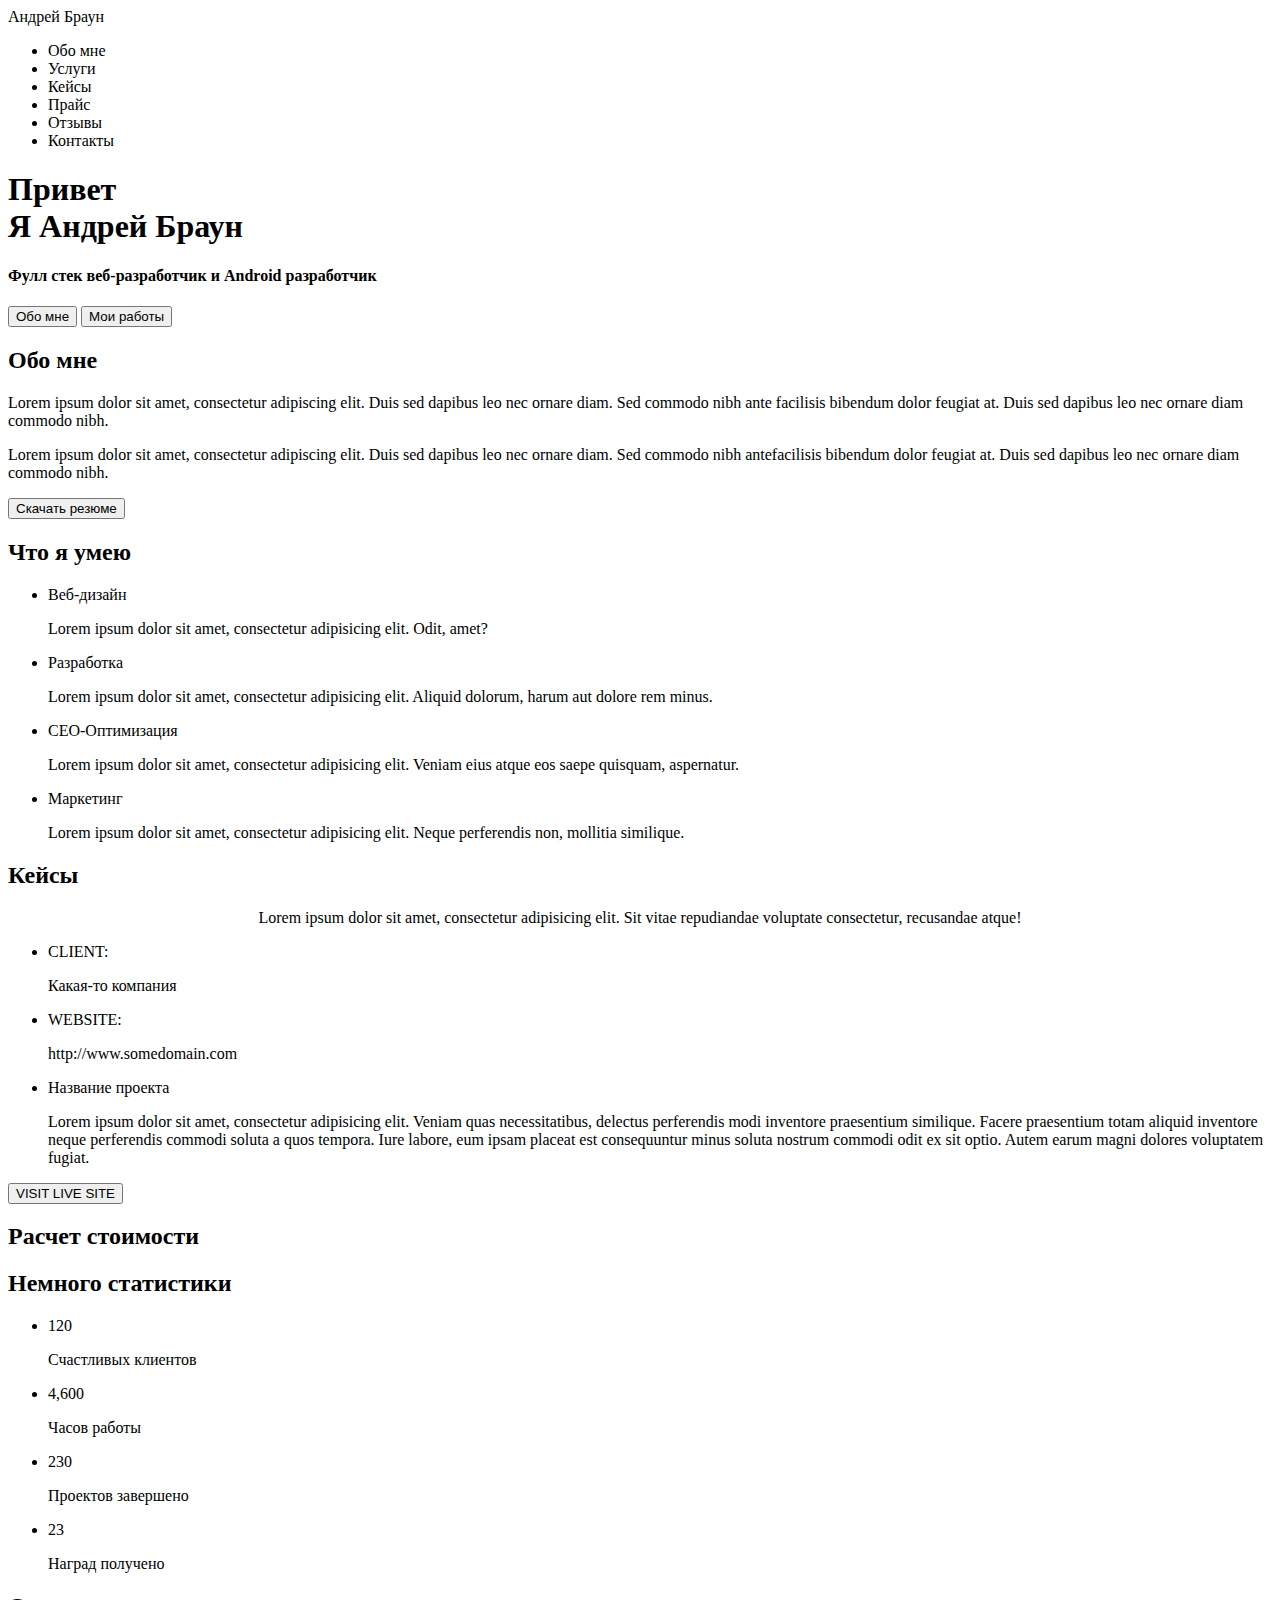
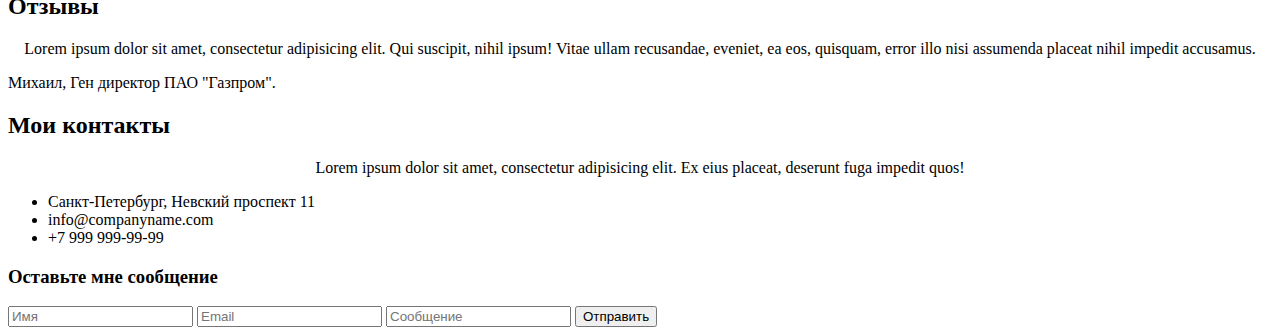
==== src/index.html @ 78ec18ba "Убрал опечатку" ====
<!DOCTYPE html>
<html lang="ru">
<head>
    <meta charset="UTF-8">
    <title>MySite</title>
</head>

<body>
    <header>
        <nav>
            <div class="logo">Андрей Браун</div>
            <div class="menu"><ul>
                <li>Обо мне</li>
                <li>Услуги</li>
                <li>Кейсы</li>
                <li>Прайс</li>
                <li>Отзывы</li>
                <li>Контакты</li>
            </ul></div>
        </nav>
    </header>

    <div class="main">
        <div class="title_container">
            <h1>Привет <br> Я Андрей Браун</h1>
            <h4>Фулл стек веб-разработчик и Android разработчик</h4>
            <input type="submit" value="Обо мне">
            <input type="submit" value="Мои работы">
        </div>
    </div>

    <div class="about_me">
        <h2>Обо мне</h2>
        <p>Lorem ipsum dolor sit amet, consectetur adipiscing elit. Duis sed dapibus leo nec ornare diam. Sed commodo nibh ante facilisis bibendum dolor feugiat at. Duis sed dapibus leo nec ornare diam commodo nibh.</p>
        <p>Lorem ipsum dolor sit amet, consectetur adipiscing elit. Duis sed dapibus leo nec ornare diam. Sed commodo nibh antefacilisis bibendum dolor feugiat at. Duis sed dapibus leo nec ornare diam commodo nibh.</p>
        <input type="submit" value="Скачать резюме">
    </div>

    <div class="what_can_i_do">
        <h2>Что я умею</h2>
        <div class="info">
            <ul>
             <li>Веб-дизайн <p>Lorem ipsum dolor sit amet, consectetur adipisicing elit. Odit, amet?</p></li>
             <li>Разработка <p>Lorem ipsum dolor sit amet, consectetur adipisicing elit. Aliquid dolorum, harum aut dolore rem minus.</p></li>
             <li>CEO-Оптимизация <p>Lorem ipsum dolor sit amet, consectetur adipisicing elit. Veniam eius atque eos saepe quisquam, aspernatur.</p></li>
             <li>Маркетинг <p>Lorem ipsum dolor sit amet, consectetur adipisicing elit. Neque perferendis non, mollitia similique.</p></li>
            </ul>
        </div>
    </div>

    <div class="cases">
        <h2>Кейсы</h2>
        <p align="center">Lorem ipsum dolor sit amet, consectetur adipisicing elit. Sit vitae repudiandae voluptate consectetur, recusandae atque!</p>
        <ul>
            <li>CLIENT: <P>Какая-то компания</P></li>
            <li>WEBSITE: <p>http://www.somedomain.com</p></li>
            <li>Название проекта <p>Lorem ipsum dolor sit amet, consectetur adipisicing elit. Veniam quas necessitatibus, delectus perferendis modi inventore praesentium similique. Facere praesentium totam aliquid inventore neque perferendis commodi soluta a quos tempora. Iure labore, eum ipsam placeat est consequuntur minus soluta nostrum commodi odit ex sit optio. Autem earum magni dolores voluptatem fugiat.</p></li>
        </ul>
        <input type="submit" value="VISIT LIVE SITE">
    </div>

    <div class="price">
        <h2>Расчет стоимости</h2>
    </div>

    <div class="stats">
        <h2>Немного статистики</h2>
        <ul>
            <li>120 <p>Счастливых клиентов</p></li>
            <li>4,600 <p>Часов работы</p></li>
            <li>230 <p>Проектов завершено</p></li>
            <li>23 <p>Наград получено</p></li>
        </ul>
    </div>

    <div class="reviews">
        <h2>Отзывы</h2>
        <p align="center">Lorem ipsum dolor sit amet, consectetur adipisicing elit. Qui suscipit, nihil ipsum! Vitae ullam recusandae, eveniet, ea eos, quisquam, error illo nisi assumenda placeat nihil impedit accusamus.</p>
        <p>Михаил, Ген директор ПАО "Газпром".</p>
    </div>

    <div class="my_contacts">
        <h2>Мои контакты</h2>
        <p align="center">Lorem ipsum dolor sit amet, consectetur adipisicing elit. Ex eius placeat, deserunt fuga impedit quos!</p>
        <ul>
            <li>Санкт-Петербург, Невский проспект 11</li>
            <li>info@companyname.com</li>
            <li>+7 999 999-99-99</li>
        </ul>
        <h3>Оставьте мне сообщение</h3>
        <form action="#">
            <input type="text" name="text_input" value="" placeholder="Имя">
            <input type="text" name="text_input" value="" placeholder="Email">
            <input type="text" name="text_input" value="" placeholder="Сообщение">
            <input type="submit" value="Отправить">
        </form>
    </div>

</body>
</html>
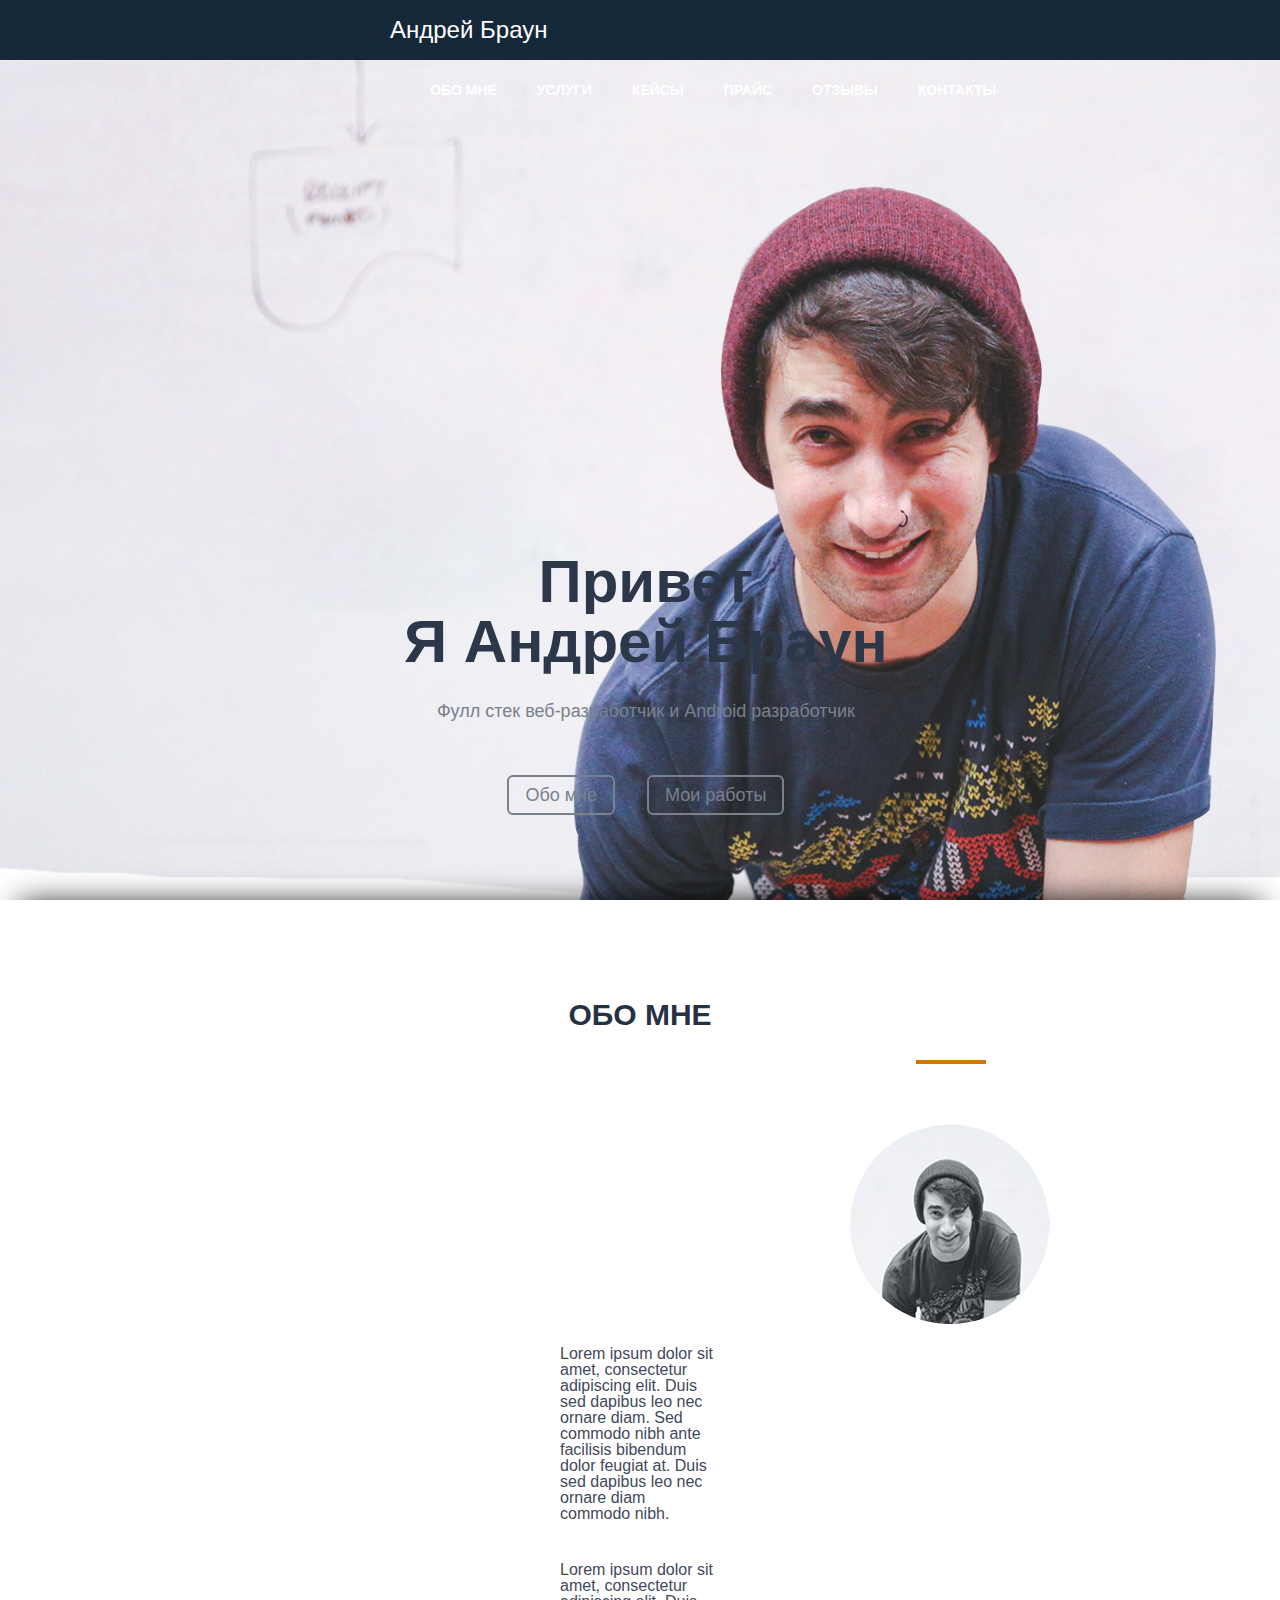
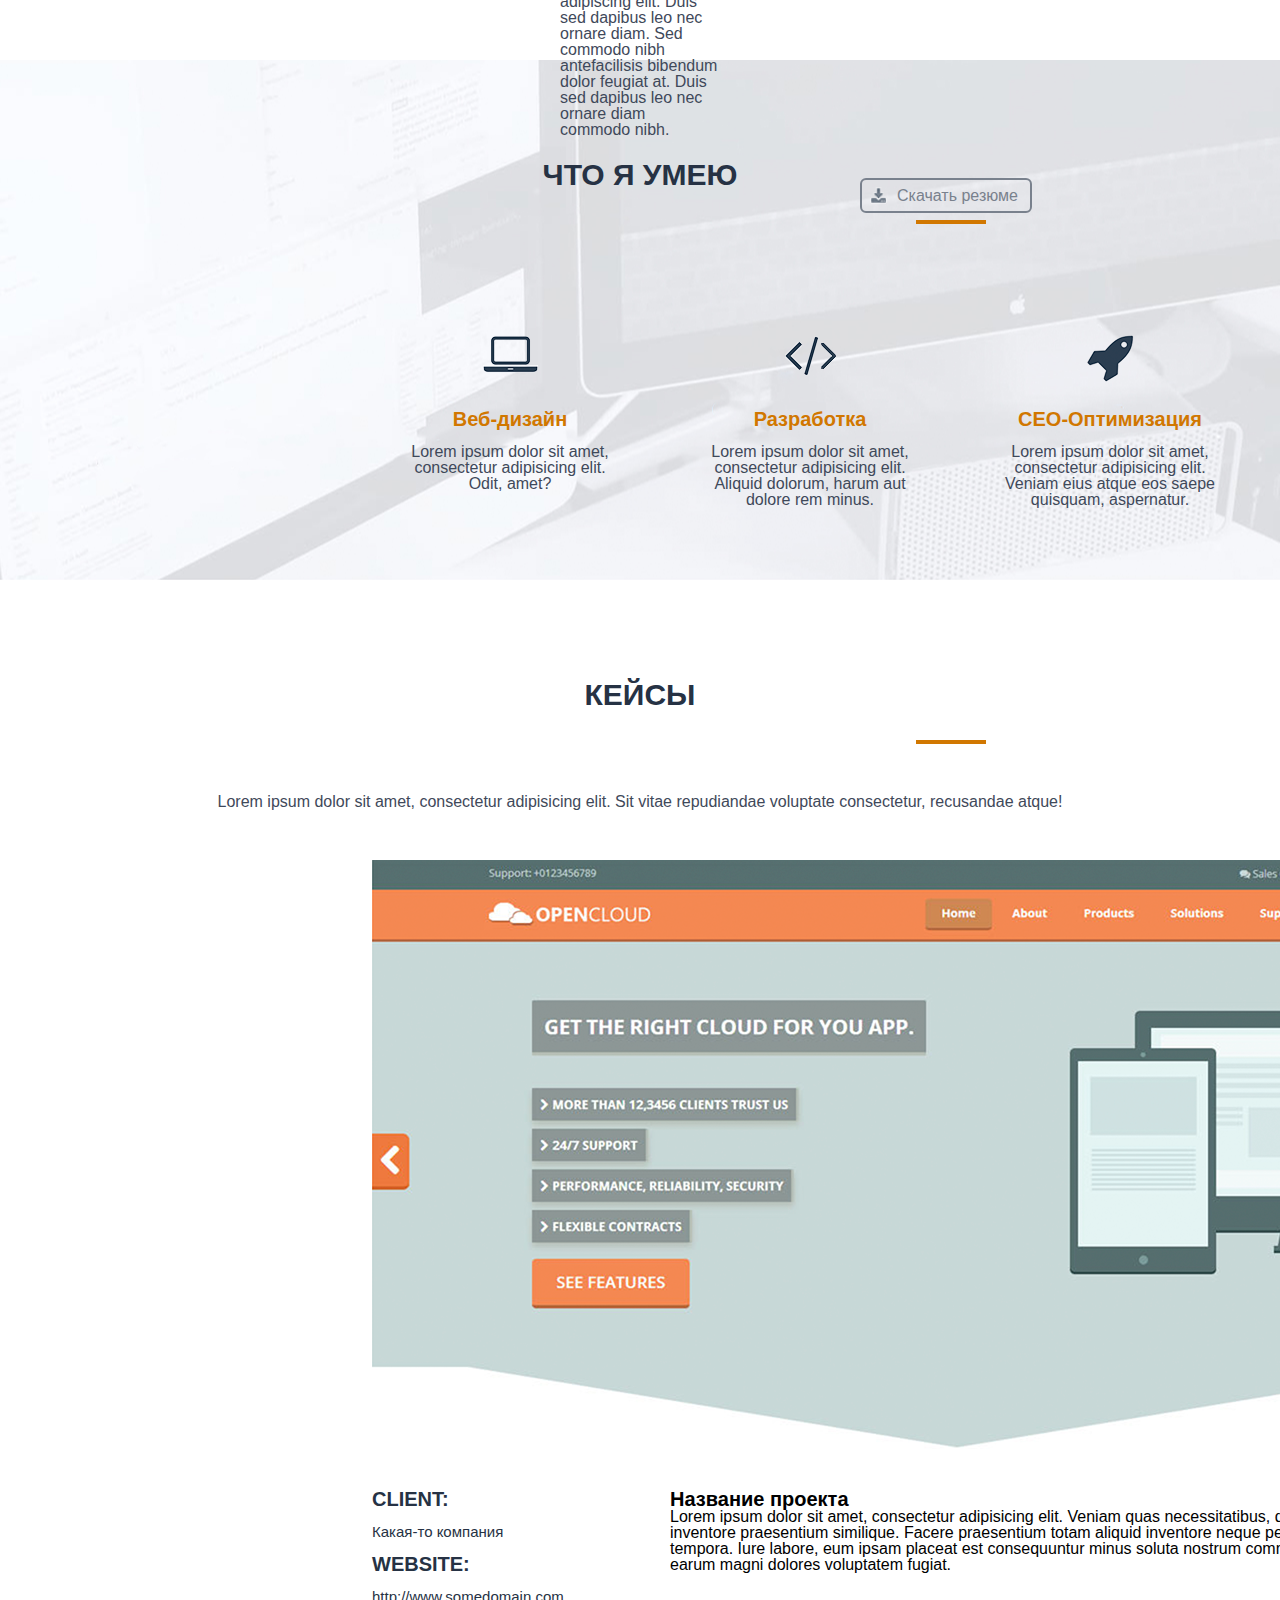
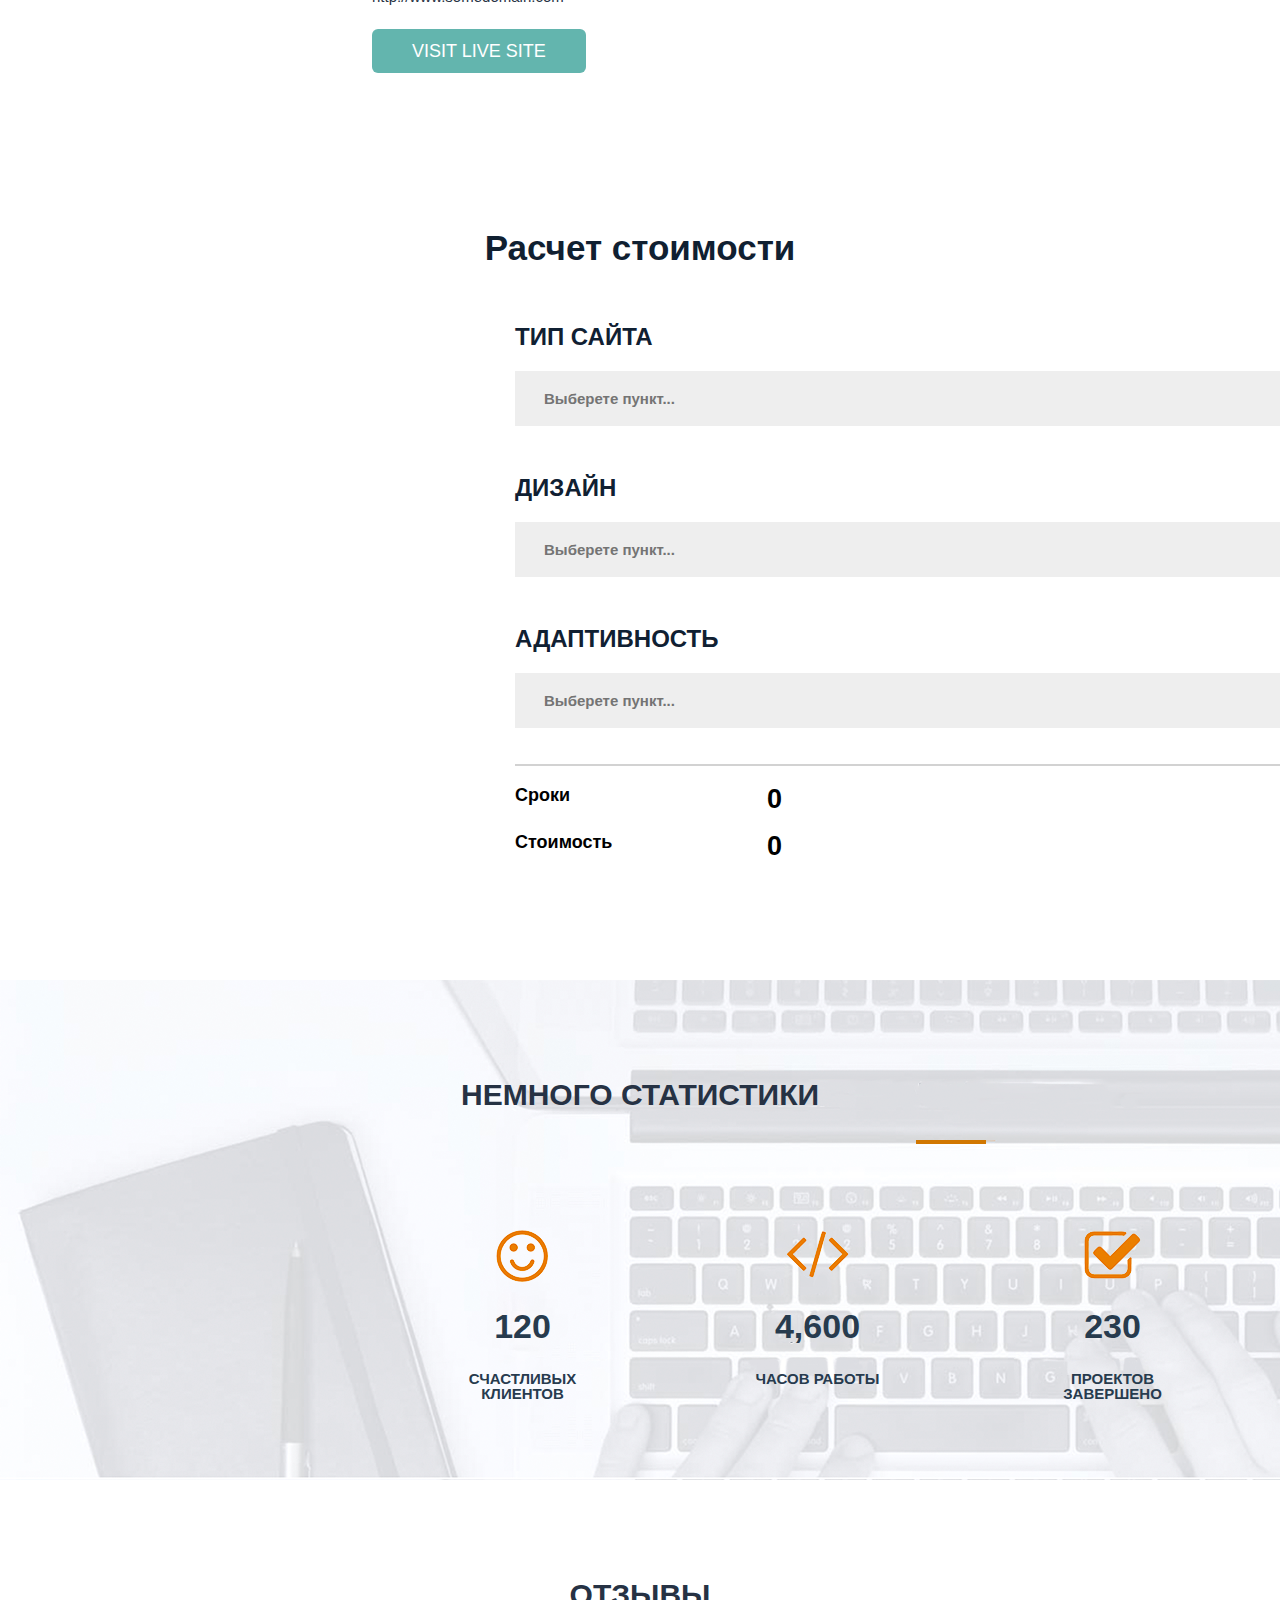
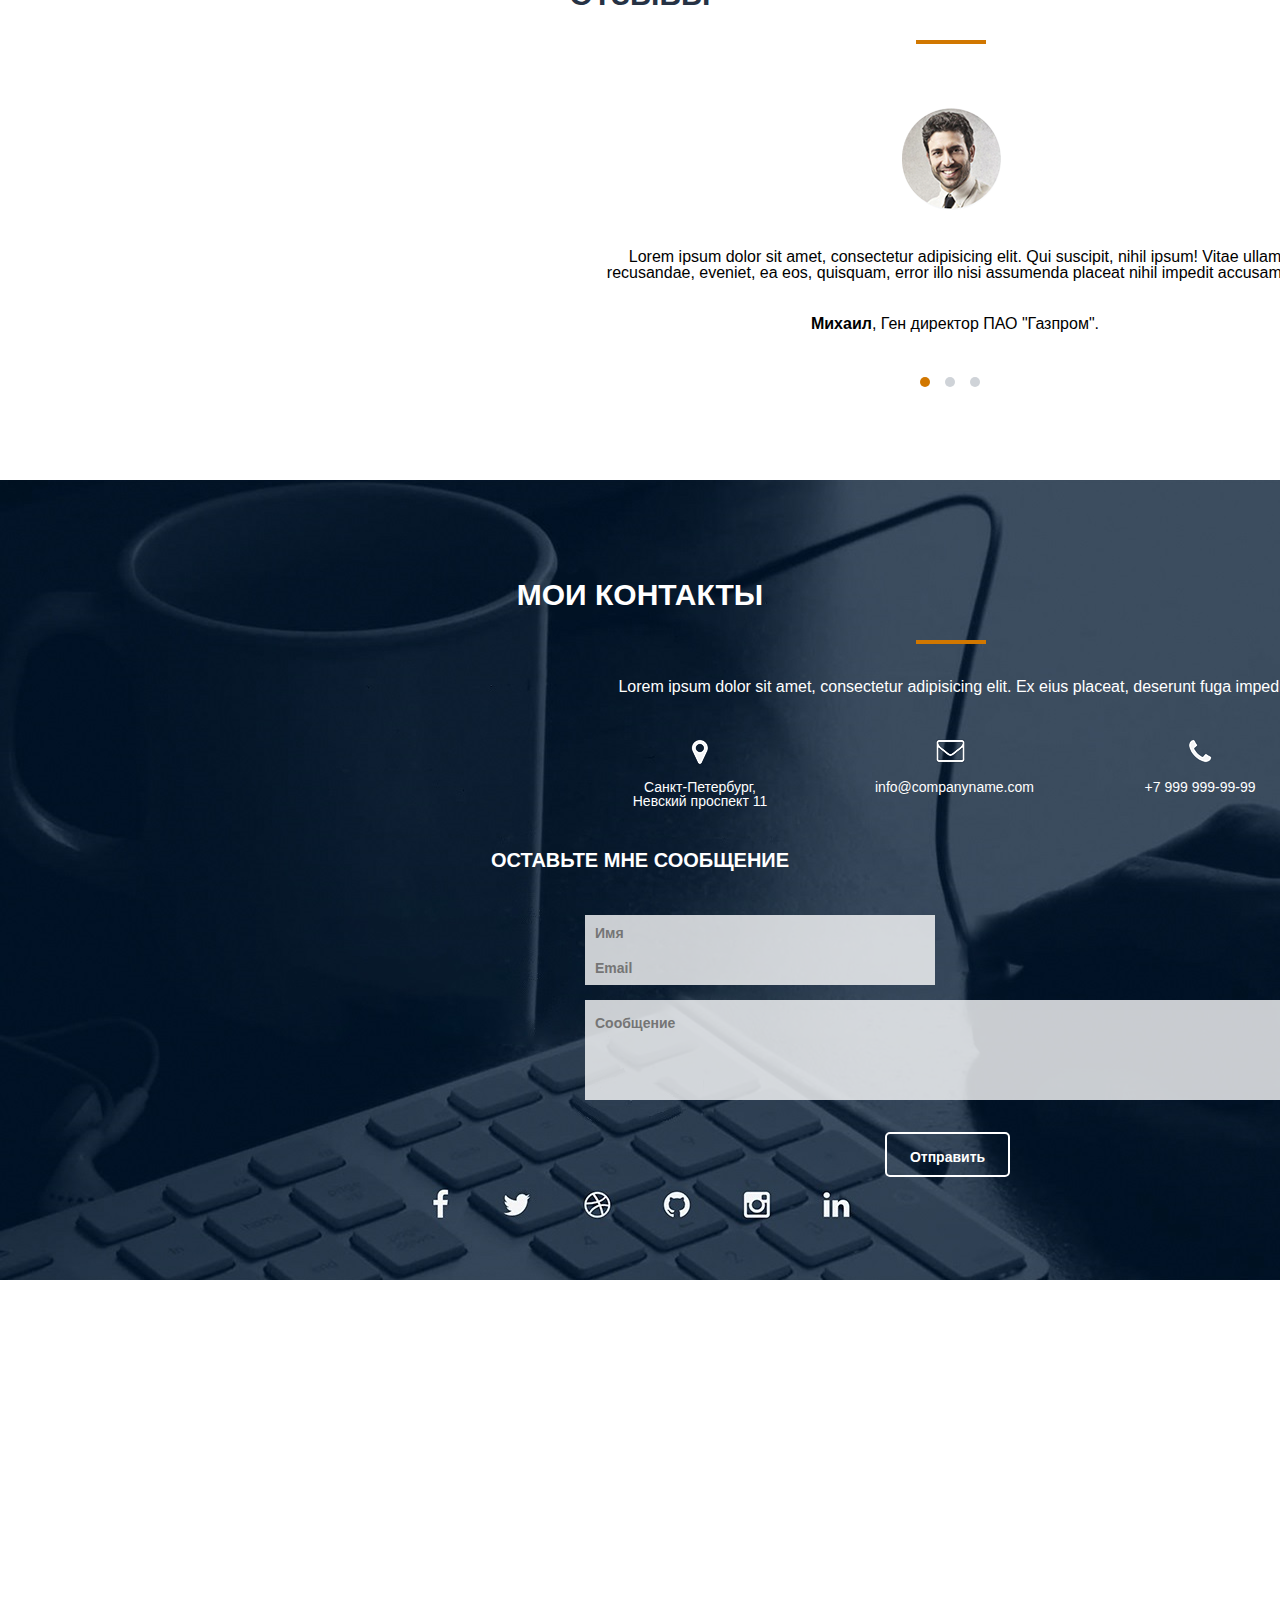
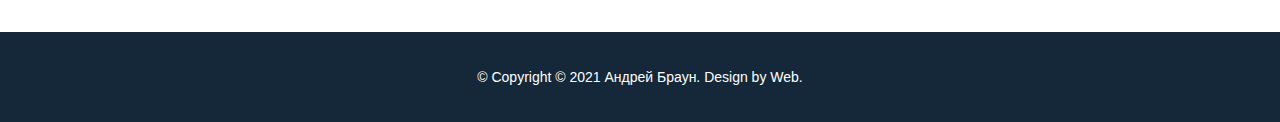
==== commit 4befc745: "Подключил CSS" ====
--- a/src/index.html
+++ b/src/index.html
@@ -3,20 +3,24 @@
 <head>
     <meta charset="UTF-8">
     <title>MySite</title>
+    <link rel="stylesheet" href="css/reset.css">
+    <link rel="stylesheet" href="css/style.css">
 </head>
 
 <body>
     <header>
         <nav>
             <div class="logo">Андрей Браун</div>
-            <div class="menu"><ul>
-                <li>Обо мне</li>
-                <li>Услуги</li>
-                <li>Кейсы</li>
-                <li>Прайс</li>
-                <li>Отзывы</li>
-                <li>Контакты</li>
-            </ul></div>
+            <div class="menu">
+                <ul>
+                    <li>Обо мне</li>
+                    <li>Услуги</li>
+                    <li>Кейсы</li>
+                    <li>Прайс</li>
+                    <li>Отзывы</li>
+                    <li>Контакты</li>
+                </ul>
+            </div>
         </nav>
     </header>
 
@@ -31,6 +35,8 @@
 
     <div class="about_me">
         <h2>Обо мне</h2>
+        <div class="line"></div>
+        <div class="photo"></div>
         <p>Lorem ipsum dolor sit amet, consectetur adipiscing elit. Duis sed dapibus leo nec ornare diam. Sed commodo nibh ante facilisis bibendum dolor feugiat at. Duis sed dapibus leo nec ornare diam commodo nibh.</p>
         <p>Lorem ipsum dolor sit amet, consectetur adipiscing elit. Duis sed dapibus leo nec ornare diam. Sed commodo nibh antefacilisis bibendum dolor feugiat at. Duis sed dapibus leo nec ornare diam commodo nibh.</p>
         <input type="submit" value="Скачать резюме">
@@ -38,63 +44,101 @@
 
     <div class="what_can_i_do">
         <h2>Что я умею</h2>
+        <div class="line"></div>
         <div class="info">
             <ul>
-             <li>Веб-дизайн <p>Lorem ipsum dolor sit amet, consectetur adipisicing elit. Odit, amet?</p></li>
-             <li>Разработка <p>Lorem ipsum dolor sit amet, consectetur adipisicing elit. Aliquid dolorum, harum aut dolore rem minus.</p></li>
-             <li>CEO-Оптимизация <p>Lorem ipsum dolor sit amet, consectetur adipisicing elit. Veniam eius atque eos saepe quisquam, aspernatur.</p></li>
-             <li>Маркетинг <p>Lorem ipsum dolor sit amet, consectetur adipisicing elit. Neque perferendis non, mollitia similique.</p></li>
+             <li id="icon_1">Веб-дизайн <p>Lorem ipsum dolor sit amet, consectetur adipisicing elit. Odit, amet?</p></li>
+             <li id="icon_2">Разработка <p>Lorem ipsum dolor sit amet, consectetur adipisicing elit. Aliquid dolorum, harum aut dolore rem minus.</p></li>
+             <li id="icon_3">CEO-Оптимизация <p>Lorem ipsum dolor sit amet, consectetur adipisicing elit. Veniam eius atque eos saepe quisquam, aspernatur.</p></li>
+             <li id="icon_4">Маркетинг <p>Lorem ipsum dolor sit amet, consectetur adipisicing elit. Neque perferendis non, mollitia similique.</p></li>
             </ul>
         </div>
     </div>
 
     <div class="cases">
         <h2>Кейсы</h2>
-        <p align="center">Lorem ipsum dolor sit amet, consectetur adipisicing elit. Sit vitae repudiandae voluptate consectetur, recusandae atque!</p>
-        <ul>
-            <li>CLIENT: <P>Какая-то компания</P></li>
-            <li>WEBSITE: <p>http://www.somedomain.com</p></li>
-            <li>Название проекта <p>Lorem ipsum dolor sit amet, consectetur adipisicing elit. Veniam quas necessitatibus, delectus perferendis modi inventore praesentium similique. Facere praesentium totam aliquid inventore neque perferendis commodi soluta a quos tempora. Iure labore, eum ipsam placeat est consequuntur minus soluta nostrum commodi odit ex sit optio. Autem earum magni dolores voluptatem fugiat.</p></li>
-        </ul>
+        <div class="line"></div>
+        <p id="cases_info">Lorem ipsum dolor sit amet, consectetur adipisicing elit. Sit vitae repudiandae voluptate consectetur, recusandae atque!</p>
+        <div class="site_photo"></div>
+        <div id="name_box">
+            <div id="name">CLIENT:</div> <p>Какая-то компания</p>
+            <div id="name">WEBSITE:</div> <p>http://www.somedomain.com</p>
+        </div>
+
+        <div class="project">Название проекта</div> <h6>Lorem ipsum dolor sit amet, consectetur adipisicing elit. Veniam quas necessitatibus, delectus perferendis modi inventore praesentium similique. Facere praesentium totam aliquid inventore neque perferendis commodi soluta a quos tempora. Iure labore, eum ipsam placeat est consequuntur minus soluta nostrum commodi odit ex sit optio. Autem earum magni dolores voluptatem fugiat.</h6>
         <input type="submit" value="VISIT LIVE SITE">
     </div>
 
     <div class="price">
         <h2>Расчет стоимости</h2>
+        <h3>Тип сайта</h3>
+        <select name="site_type" id="list1">
+            <option value="choose">Выберете пункт...</option>
+            <option value="vizitka">Сайт-визитка</option>
+            <option value="market">Интернет-магазин</option>
+            <option value="corp">Корпоративный сайт</option>
+        </select>
+        <br>
+        <h3>Дизайн</h3>
+        <select name="design" id="list2">
+            <option value="choose">Выберете пункт...</option>
+            <option value="interfacer">Интерфейсный</option>
+            <option value="dynamical">Динамический</option>
+            <option value="poligraphical">Полиграфический</option>
+        </select>
+        <br>
+        <h3>Адаптивность</h3>
+        <select name="adaptive" id="list3">
+            <option value="choose">Выберете пункт...</option>
+            <option value="adaptive">Адаптивный</option>
+            <option value="no_adaptive">Не адаптивный</option>
+            <option value="combo">Комбинированный</option>
+        </select>
+        <div class="line1"></div>
+        <h4>Сроки</h4> <p>0</p>
+        <h4>Стоимость</h4> <p>0</p>
     </div>
 
     <div class="stats">
         <h2>Немного статистики</h2>
+        <div class="line"></div>
         <ul>
-            <li>120 <p>Счастливых клиентов</p></li>
-            <li>4,600 <p>Часов работы</p></li>
-            <li>230 <p>Проектов завершено</p></li>
-            <li>23 <p>Наград получено</p></li>
+            <li id="icon_5">120 <p>Счастливых клиентов</p></li>
+            <li id="icon_6">4,600 <p>Часов работы</p></li>
+            <li id="icon_7">230 <p>Проектов завершено</p></li>
+            <li id="icon_8">23 <p>Наград получено</p></li>
         </ul>
     </div>
 
     <div class="reviews">
         <h2>Отзывы</h2>
-        <p align="center">Lorem ipsum dolor sit amet, consectetur adipisicing elit. Qui suscipit, nihil ipsum! Vitae ullam recusandae, eveniet, ea eos, quisquam, error illo nisi assumenda placeat nihil impedit accusamus.</p>
-        <p>Михаил, Ген директор ПАО "Газпром".</p>
+        <div class="line"></div>
+        <div class="revPhoto"></div>
+        <p>Lorem ipsum dolor sit amet, consectetur adipisicing elit. Qui suscipit, nihil ipsum! Vitae ullam recusandae, eveniet, ea eos, quisquam, error illo nisi assumenda placeat nihil impedit accusamus.</p>
+        <p><b>Михаил</b>, Ген директор ПАО "Газпром".</p>
+        <div class="dot1"></div>
+        <div class="dot"></div>
+        <div class="dot"></div>
     </div>
 
     <div class="my_contacts">
         <h2>Мои контакты</h2>
-        <p align="center">Lorem ipsum dolor sit amet, consectetur adipisicing elit. Ex eius placeat, deserunt fuga impedit quos!</p>
+        <div class="line"></div>
+        <p>Lorem ipsum dolor sit amet, consectetur adipisicing elit. Ex eius placeat, deserunt fuga impedit.</p>
         <ul>
-            <li>Санкт-Петербург, Невский проспект 11</li>
-            <li>info@companyname.com</li>
-            <li>+7 999 999-99-99</li>
+            <li id="geo">Санкт-Петербург, Невский проспект 11</li>
+            <li id="mail">info@companyname.com</li>
+            <li id="phone">+7 999 999-99-99</li>
         </ul>
         <h3>Оставьте мне сообщение</h3>
         <form action="#">
             <input type="text" name="text_input" value="" placeholder="Имя">
-            <input type="text" name="text_input" value="" placeholder="Email">
-            <input type="text" name="text_input" value="" placeholder="Сообщение">
-            <input type="submit" value="Отправить">
+            <input type="text" name="text_input" value="" placeholder="Email"><br>
+            <textarea placeholder="Сообщение"></textarea><br>
+            <input id="submit" type="submit" value="Отправить">
         </form>
     </div>
-
+    <iframe src="https://www.google.com/maps/embed?pb=!1m14!1m8!1m3!1d2334.322861000128!2d37.6166893!3d54.1920672!3m2!1i1024!2i768!4f13.1!3m3!1m2!1s0x41343f80ff00672d%3A0xab3f0aae02998378!2z0JLQtdC70L7QodGA0LXQtNCwINCi0YPQu9Cw!5e0!3m2!1sru!2sru!4v1609159252656!5m2!1sru!2sru" height="350px" width="100%"></iframe>
+    <div id="copy">&copy; Copyright © 2021 Андрей Браун. Design by Web.</div>
 </body>
 </html>
--- a/src/css/style.css
+++ b/src/css/style.css
@@ -0,0 +1,526 @@
+body{
+    font-family: Arial, sans-serif;
+}
+/*-----------------------------MAIN--------------------------------*/
+nav{
+    width: 100%;
+    height: 60px;
+    background-color: #14283a;
+}
+
+.logo{
+    color: white;
+    font-size: 24px;
+    line-height: 60px;
+    padding-left: 390px;
+    float: left;
+}
+
+.menu{
+    float: left;
+    padding-left: 430px;
+}
+
+.menu li{
+    float: left;
+    color: white;
+    font-size: 14px;
+    line-height: 60px;
+    margin-right: 40px;
+    text-transform: uppercase;
+    font-weight: bold;
+}
+
+.main{
+    width: 100%;
+    height: calc(100% - 60px);
+    background: url(../img/guy.png) 90% 100%/auto 85% no-repeat ,url(../img/bg.jpg) center/cover, no-repeat ;
+}
+
+.title_container{
+    float: left;
+    margin: 432px 0px 0px 404px;
+    color: #2c384a;
+    text-align: center;
+}
+
+.title_container h1{
+    font-weight: bold;
+    font-size: 60px;
+}
+
+.title_container h4{
+    font-weight: 300;
+    font-size: 18px;
+    margin-top: 30px;
+    color: #79818d;
+}
+
+.title_container input{
+    margin: 55px 14px 0px 14px;
+    font-size: 18px;
+    height: 40px;
+    text-align: center;
+    border: 2px solid #79818d;
+    border-radius: 6px;
+    background: none;
+    color: #79818d;
+    padding: 0px 16px;
+}
+/*----------------------------ABOUT ME------------------------------*/
+
+.about_me{
+    width: 100%;
+    height: 760px;
+    box-shadow: 0px -15px 30px -20px #000;
+}
+
+.about_me h2{
+    text-transform: uppercase;
+    text-align: center;
+    padding: 100px 0px 30px 0px;
+    font-size: 30px;
+    font-weight: bold;
+    color: #263244;
+}
+.line{
+    height: 4px;
+    width: 70px;
+    background:  #d17700;
+    margin-left: 916px;
+}
+
+.photo{
+    height: 200px;
+    width: 200px;
+    border: 0px solid #000;
+    border-radius: 50% 50%;
+    background: url(../img/mini_boy.png);
+    overflow: hidden;
+    margin: 60px 850px 22px 850px
+}
+
+.about_me p{
+    margin: 0px 560px 40px 560px;
+    font-size: 16px;
+    font-weight: 400;
+    color: #3f495a;
+}
+
+.about_me input{
+    margin: 0px 870px 0px 860px;
+    font-size: 16px;
+    height: 35px;
+    border: 2px solid #79818d;
+    border-radius: 6px;
+    background: url(../img/download.png)5% 50%/17px 17px no-repeat ;
+    color: #79818d;
+    padding: 0px 12px 0px 35px;
+}
+/*---------------------------WHAT CAN I DO-----------------------------*/
+
+.what_can_i_do{
+    width: 100%;
+    height: 520px;
+    background: url(../img/w_c_i_d_BG.jpg) center, no-repeat;
+}
+
+.what_can_i_do h2{
+    text-transform: uppercase;
+    text-align: center;
+    padding: 100px 0px 30px 0px;
+    font-size: 30px;
+    font-weight: bold;
+    color: #263244;
+}
+
+.info{
+    width: 1280px;
+    height: 160px;
+    margin: 100px 400px 80px 400px;
+    float: left;
+}
+
+.what_can_i_do li{
+    padding-top: 85px;
+    width: 220px;
+    height: 160px;
+    float: left;
+    margin-right: 80px;
+    font-size: 20px;
+    color: #d17700;
+    text-align: center;
+    font-weight: bold;
+}
+
+.what_can_i_do p{
+    color: #3f495a;
+    font-size: 16px;
+    font-weight: 400;
+    padding-top: 15px;
+}
+
+#icon_1{
+    background: url(../img/design.png) 50% 10%/ auto no-repeat ;
+}
+
+#icon_2{
+    background: url(../img/dev.png) 50% 10%/ auto no-repeat ;
+}
+
+#icon_3{
+    background: url(../img/optimization.png) 50% 10%/ auto no-repeat ;
+}
+
+#icon_4{
+    background: url(../img/marketing.png) 50% 10%/ auto no-repeat ;
+}
+/*----------------------------------CASES--------------------------------*/
+
+.cases{
+    width: 100%;
+    height: 1200px;
+}
+
+.cases h2{
+    text-transform: uppercase;
+    text-align: center;
+    padding: 100px 0px 30px 0px;
+    font-size: 30px;
+    font-weight: bold;
+    color: #263244;
+}
+
+#cases_info{
+    margin: 35px;
+    text-align: center;
+    font-size: 16px;
+    font-weight: 400;
+    color: #3f495a;
+}
+
+.site_photo{
+    margin: 0px 0px 40px 372px;
+    width: 1168px;
+    height: 589px;
+    background: url(../img/site.jpg) 50% 2%/ auto no-repeat;
+}
+
+#name_box{
+    font-size: 20px;
+    text-transform: uppercase;
+    font-weight: bold;
+    color: #263244;
+    margin-left: 372px;
+    width: 200px;
+    float: left;
+}
+.cases p{
+    font-size: 15px;
+    font-weight: normal;
+    padding: 15px 0px;
+    text-transform: none;
+}
+.project{
+    margin-left: 670px;
+    font-size: 20px;
+    font-weight: bold;
+}
+.cases h6{
+    font-size: 16px;
+    margin-left: 670px;
+    width: 850px;
+    height: 120px;
+}
+
+.cases input{
+    font-size: 18px;
+    margin-left: 372px;
+    height: 44px;
+    text-align: center;
+    padding: 0px 40px;
+    background: #63b5ae;
+    color: #fff;
+    border-radius: 6px;
+}
+/*---------------------------------------PRICE-----------------------------------------*/
+.price{
+    width: 100%;
+    height: 800px;
+
+}
+
+.price h2{
+    text-transform: none;
+    text-align: center;
+    padding: 50px 0px 10px 0px;
+    font-size: 35px;
+    font-weight: bold;
+    color: #102031;
+}
+
+.price h3{
+    font-size: 24px;
+    font-weight: bold;
+    color: #102032;
+    text-transform: uppercase;
+    margin: 50px 0px 22px 515px;
+}
+
+.price select{
+    width: 890px;
+    padding:18px 30px 18px 25px; /*PADDING справа не двигает галочку*/
+    background: #eeeeee;
+    color: #747474;
+    text-align: left;
+    font-size: 15px;
+    font-weight: bold;
+    margin-left: 515px;
+}
+
+.price option{
+    font-size: 15px;
+    font-weight: bold;
+    text-align: left;
+    color: #747474;
+}
+
+.line1{
+    height: 2px;
+    width: 890px;
+    background: #d2d2d2;
+    margin: 36px 0px 0px 515px;
+}
+
+.price h4{
+    float: left;
+    margin: 20px 0px 0px 515px;
+    font-size: 18px;
+    font-weight: bold;
+}
+
+.price p{
+    text-align: right;
+    font-size: 27px;
+    font-weight: bold;
+    margin: 20px 498px 0px 0px
+}
+/*-----------------------------------------STATS--------------------------------------*/
+
+.stats{
+    width: 100%;
+    height: 500px;
+    background: url(../img/statsBG.png);
+}
+
+.stats h2{
+    text-transform: uppercase;
+    text-align: center;
+    padding: 100px 0px 30px 0px;
+    font-size: 30px;
+    font-weight: bold;
+    color: #263244;
+}
+
+.stats ul{
+    height: 160px;
+    width: 1180px;
+    float: left;
+    margin: 80px 430px 0px 430px
+}
+
+.stats li{
+    float: left;
+    height: 180px;
+    width: 185px;
+    text-transform: uppercase;
+    text-align: center;
+    color: #273b4e;
+    margin-right: 110px;
+    font-family: "Arial black", sans-serif;
+    font-size: 34px;
+    font-weight: bold;
+    padding-top: 85px;
+}
+
+.stats p{
+    margin-top: 28px;
+    font-family: Arial, sans-serif;
+    font-size: 15px;
+    font-weight: bold;
+}
+
+#icon_5{
+    background: url(../img/icon5.png) 50% 5%/ auto no-repeat;
+}
+
+#icon_6{
+    background: url(../img/icon6.png) 50% 5%/ auto no-repeat;
+}
+
+#icon_7{
+    background: url(../img/icon7.png) 50% 5%/ auto no-repeat;
+}
+
+#icon_8{
+    background: url(../img/icon8.png) 50% 5%/ auto no-repeat;
+}
+/*------------------------------------REVIEWS-------------------------------------*/
+
+.reviews{
+    height: 600px;
+    width: 100%;
+}
+
+.reviews h2{
+    text-transform: uppercase;
+    text-align: center;
+    padding: 100px 0px 30px 0px;
+    font-size: 30px;
+    font-weight: bold;
+    color: #263244;
+}
+
+.revPhoto{
+    width: 110px;
+    height: 110px;
+    margin: 60px 0px 0px 896px;
+    background: url(../img/revPhoto.png) 50% 50%/ auto no-repeat;
+}
+
+.reviews p{
+    width: 700px;
+    text-align: center;
+    font-size: 16px;
+    font-weight: 400;
+    margin: 35px 0px 0px 605px;
+}
+.dot1{
+    float: left;
+    width: 10px;
+    height: 10px;
+    background: #d17700;
+    border-radius: 5px;
+    margin: 45px 15px 0px 920px
+}
+
+.dot{
+    float: left;
+    height: 10px;
+    width: 10px;
+    background: #cfd3d8;
+    border-radius: 5px;
+    margin: 45px 15px 0px 0px;
+}
+
+/*-----------------------------------MY CONTACT-------------------------------------*/
+
+.my_contacts{
+    width: 100%;
+    height: 800px;
+    background: url(../img/contactBG.jpg) 50%;
+
+}
+
+.my_contacts h2{
+    text-transform: uppercase;
+    text-align: center;
+    padding: 100px 0px 30px 0px;
+    font-size: 30px;
+    font-weight: bold;
+    color: #fff;
+}
+
+.my_contacts p{
+    width: 700px;
+    text-align: center;
+    font-size: 16px;
+    font-weight: 400;
+    margin: 35px 0px 0px 605px;
+    color: #fff;
+}
+
+.my_contacts ul{
+    width: 780px;
+    height: 100px;
+    margin: 40px 0px 0px 625px;
+}
+
+.my_contacts li{
+    color: #fff;
+    padding-top: 45px;
+    text-align: center;
+    width: 150px;
+    height: 100px;
+    float: left;
+    margin-right: 100px;
+}
+
+#geo{
+    background: url(../img/geo.png) 50% 5%/ auto no-repeat;
+}
+
+#mail{
+    background: url(../img/mail.png) 50% 5%/ auto no-repeat;
+}
+
+#phone{
+    background: url(../img/phone.png) 50% 5%/ auto no-repeat;
+}
+
+.my_contacts h3{
+    font-size: 20px;
+    font-weight: bold;
+    text-align: center;
+    color: #fff;
+    text-transform: uppercase;
+    margin-top: 15px;
+    margin-bottom: 45px;
+}
+
+.my_contacts form{
+    margin-left: 585px;
+}
+.my_contacts input{
+    width: 350px;
+    height: 35px;
+    padding: 15px 10px;
+    margin: 0px 30px 0px 0px;
+    color: #5d5d5e;
+    background: rgba(255, 255, 255, 0.79);
+    font-size: 14px;
+    font-weight: bold;
+}
+.my_contacts textarea{
+    color: #5d5d5e;
+    height: 100px;
+    width: 734px;
+    resize: none;
+    margin-top: 15px;
+    padding: 15px 10px;
+    background: rgba(255, 255, 255, 0.79);
+    font-size: 14px;
+    font-weight: bold;
+}
+#submit{
+    margin: 30px 0px 0px 300px;
+    width: 125px;
+    height: 45px;
+    border: 2px solid #fff;
+    border-radius: 5px;
+    background: none;
+    text-align: center;
+    color: #fff;
+}
+
+#copy{
+    width: 100%;
+    height: 90px;
+    background: #14283a;
+    text-align: center;
+    color: #fff;
+    font-size: 14px;
+    font-weight: 400;
+    line-height: 90px
+}
+
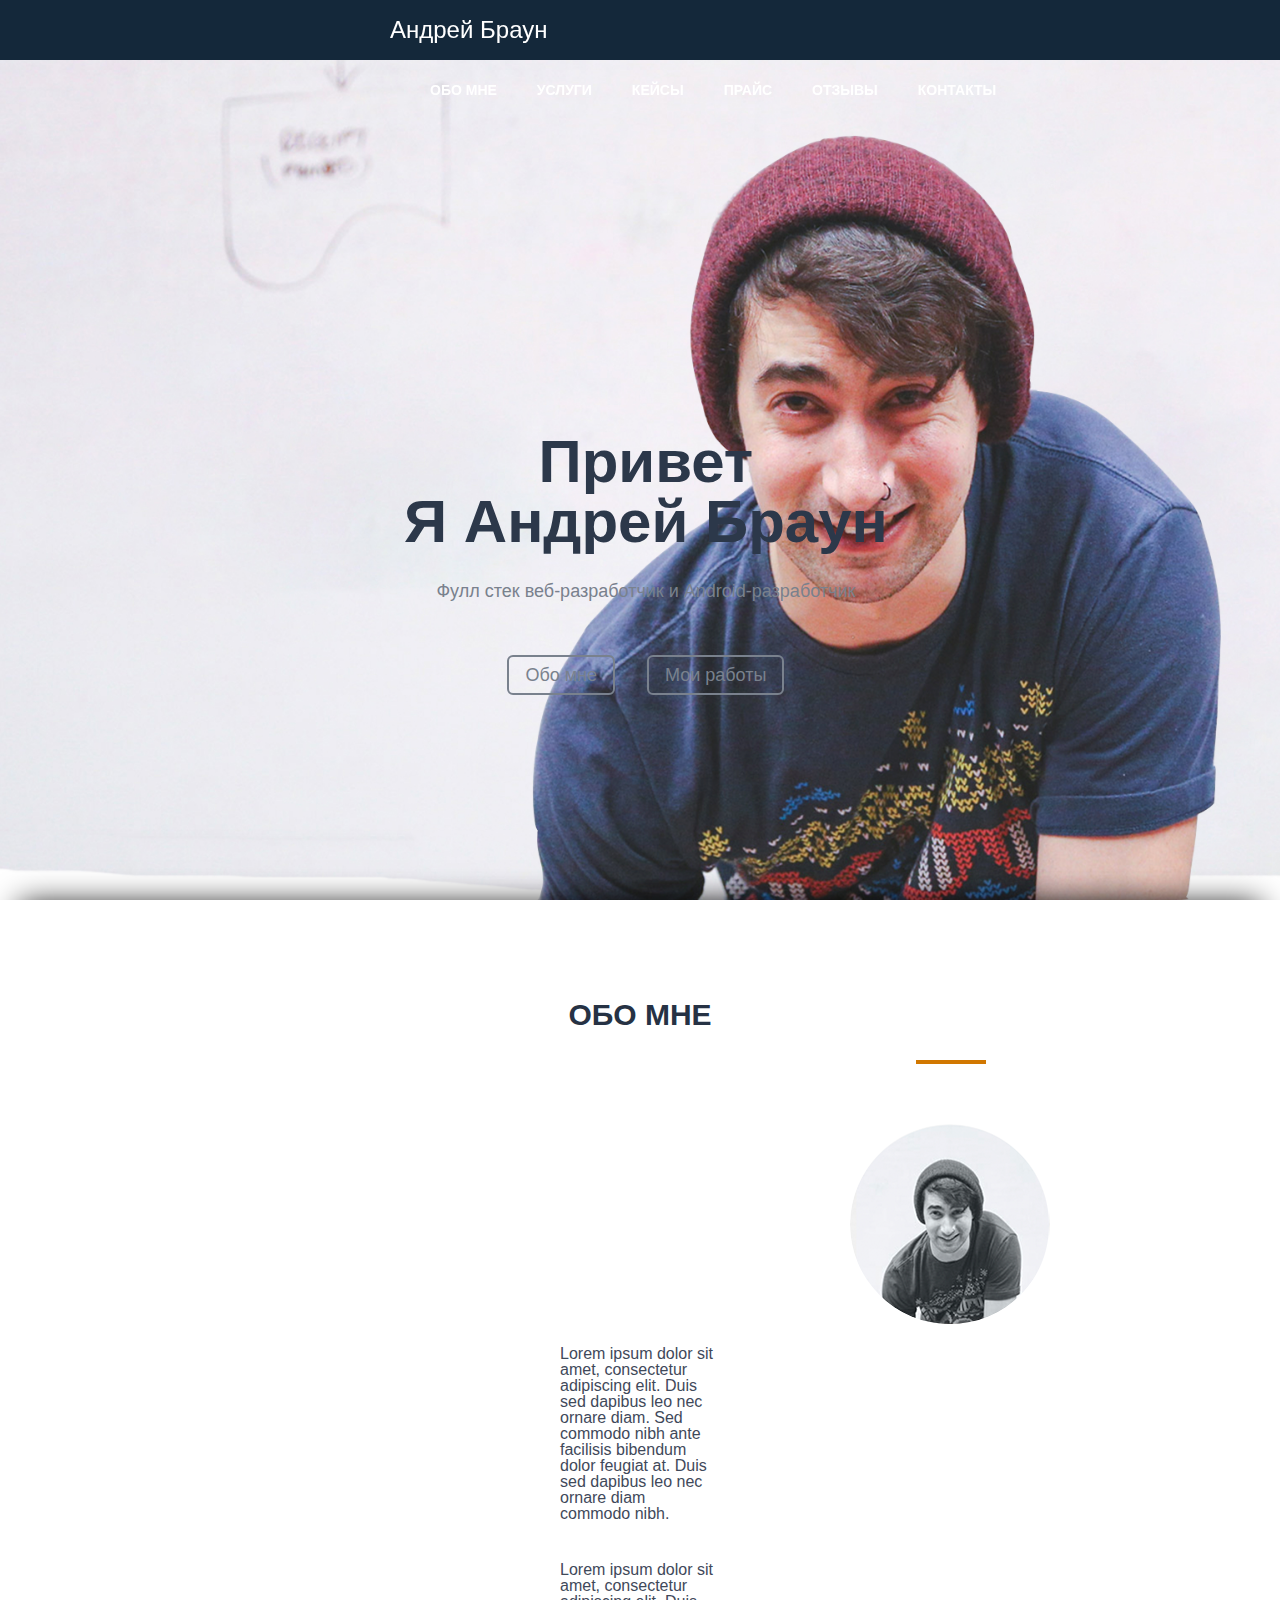
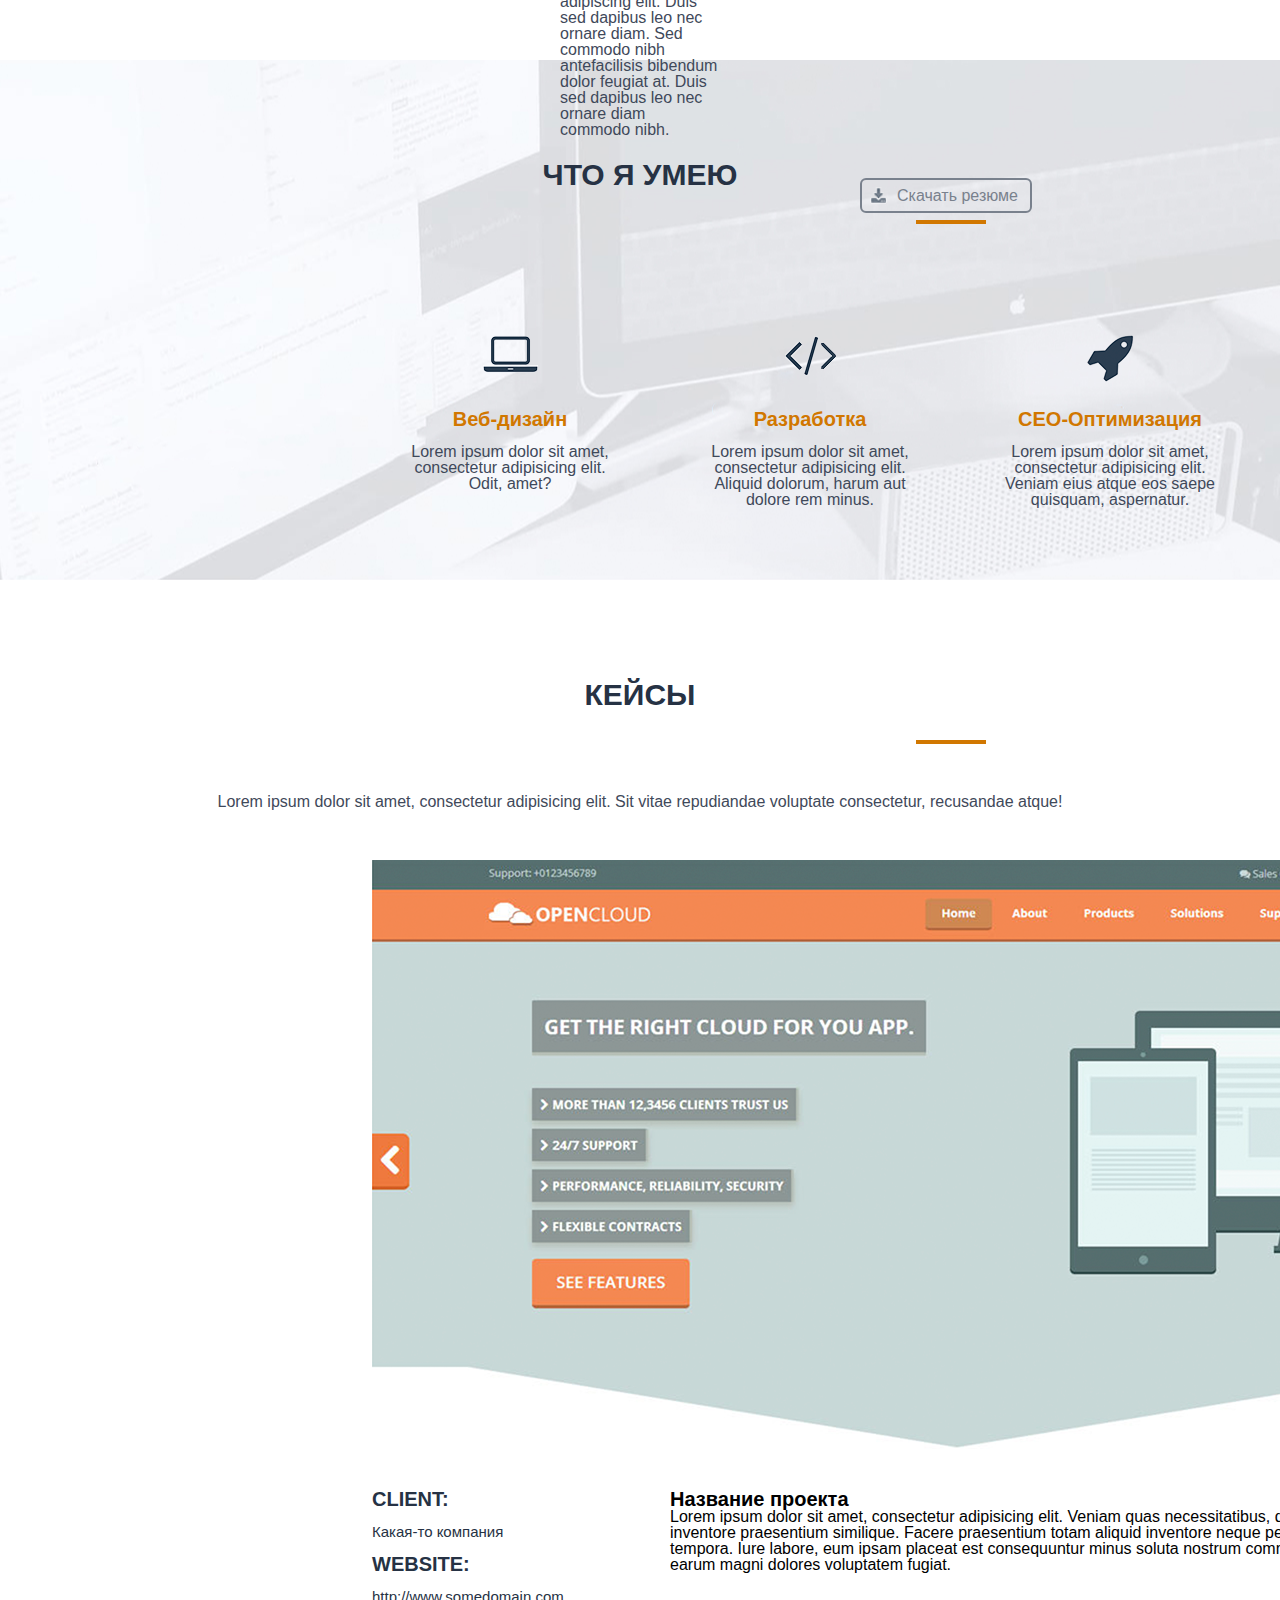
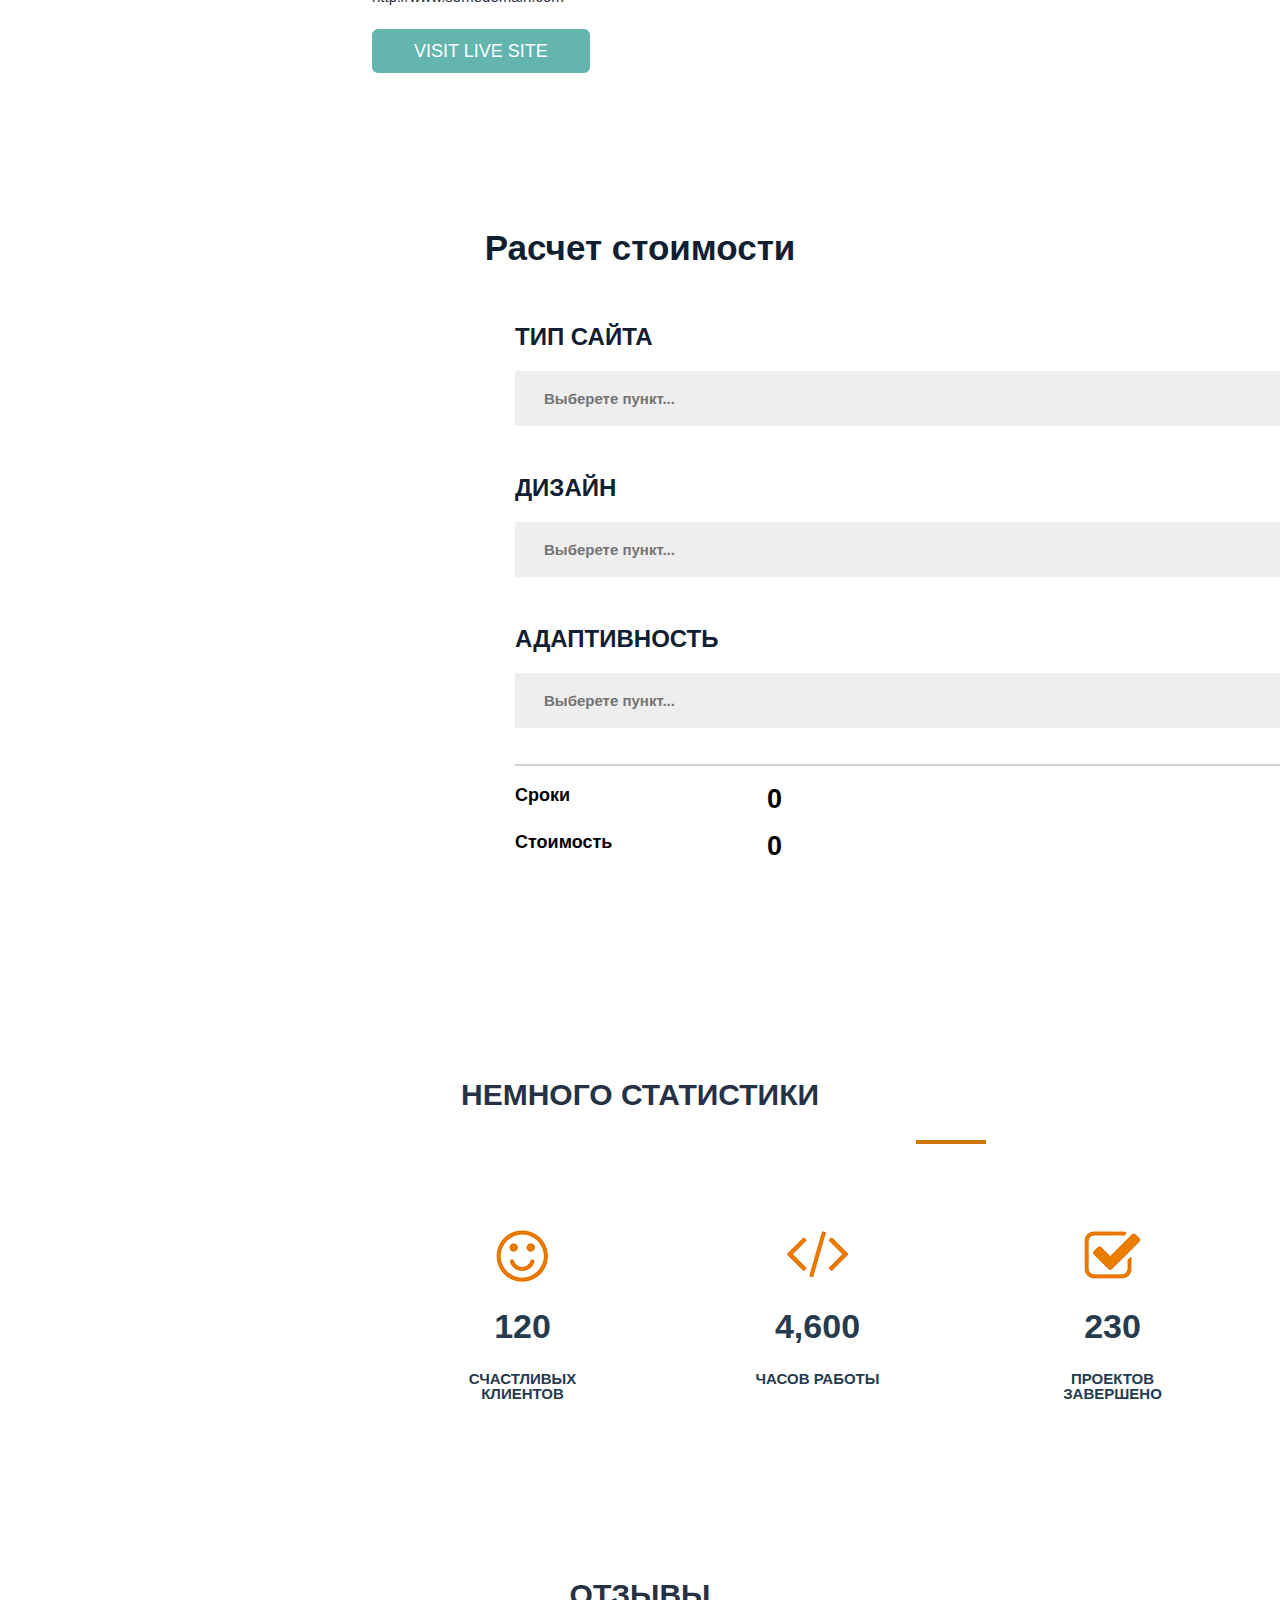
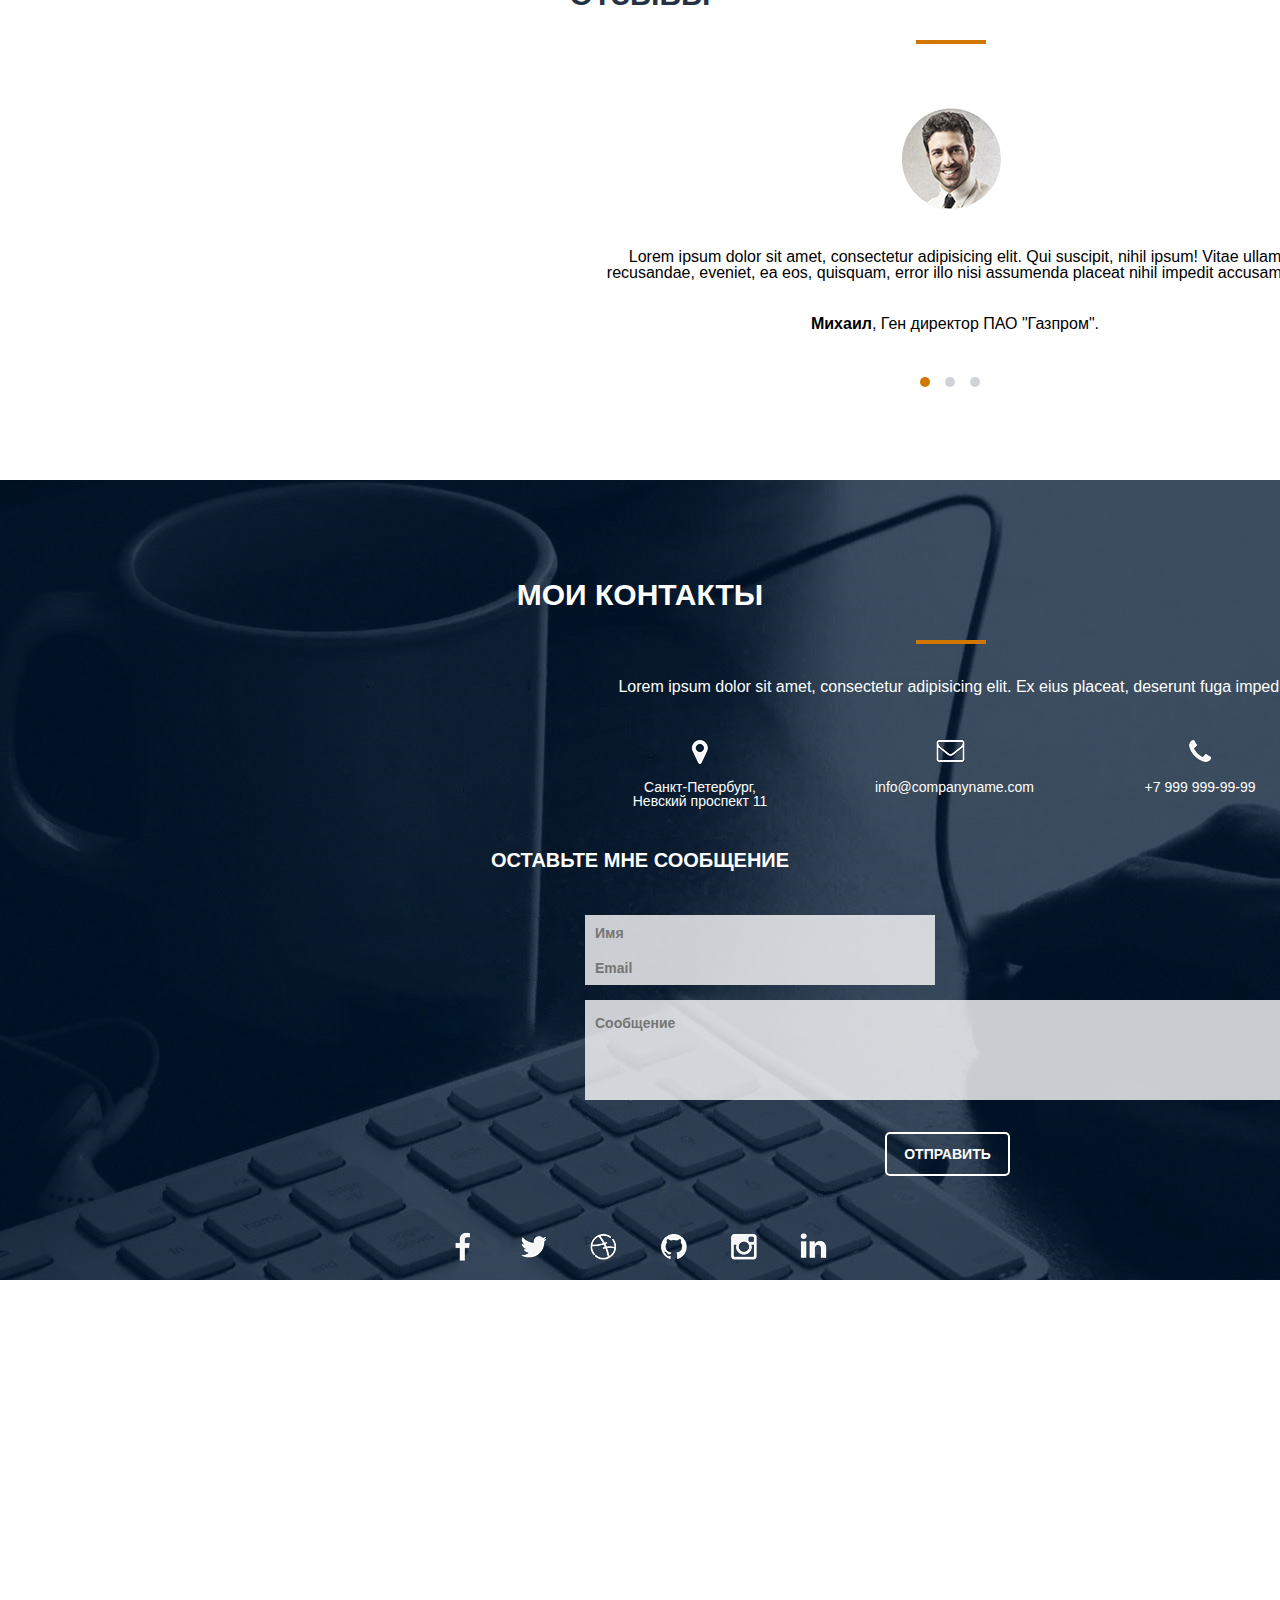
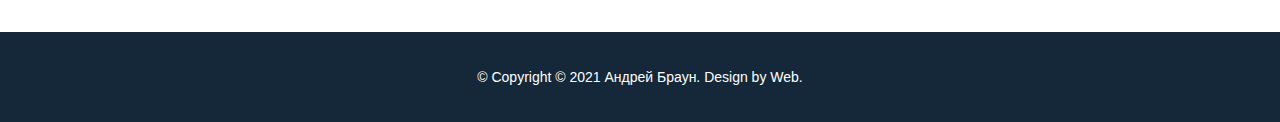
==== commit d6802080: "Прикрутил анимации" ====
--- a/src/index.html
+++ b/src/index.html
@@ -1,5 +1,6 @@
 <!DOCTYPE html>
 <html lang="ru">
+
 <head>
     <meta charset="UTF-8">
     <title>MySite</title>
@@ -8,137 +9,188 @@
 </head>
 
 <body>
+
+<!--------------------------------------PRELOADER-------------------------------------->
+    <div class="preloader">
+        <div class="lds-facebook">
+            <div></div>
+            <div></div>
+            <div></div>
+        </div>
+    </div>
     <header>
         <nav>
-            <div class="logo">Андрей Браун</div>
+            <div class="logo"><a href="#">Андрей Браун</a></div>
             <div class="menu">
                 <ul>
-                    <li>Обо мне</li>
-                    <li>Услуги</li>
-                    <li>Кейсы</li>
-                    <li>Прайс</li>
-                    <li>Отзывы</li>
-                    <li>Контакты</li>
+                    <li><a href="#">Обо мне</a></li>
+                    <li><a href="#">Услуги</a></li>
+                    <li><a href="#">Кейсы</a></li>
+                    <li><a href="#">Прайс</a></li>
+                    <li><a href="#">Отзывы</a></li>
+                    <li><a href="#">Контакты</a></li>
                 </ul>
             </div>
         </nav>
     </header>
 
-    <div class="main">
-        <div class="title_container">
-            <h1>Привет <br> Я Андрей Браун</h1>
-            <h4>Фулл стек веб-разработчик и Android разработчик</h4>
-            <input type="submit" value="Обо мне">
-            <input type="submit" value="Мои работы">
-        </div>
-    </div>
+    <main>
 
-    <div class="about_me">
-        <h2>Обо мне</h2>
-        <div class="line"></div>
-        <div class="photo"></div>
-        <p>Lorem ipsum dolor sit amet, consectetur adipiscing elit. Duis sed dapibus leo nec ornare diam. Sed commodo nibh ante facilisis bibendum dolor feugiat at. Duis sed dapibus leo nec ornare diam commodo nibh.</p>
-        <p>Lorem ipsum dolor sit amet, consectetur adipiscing elit. Duis sed dapibus leo nec ornare diam. Sed commodo nibh antefacilisis bibendum dolor feugiat at. Duis sed dapibus leo nec ornare diam commodo nibh.</p>
-        <input type="submit" value="Скачать резюме">
-    </div>
+<!-----------------------------------------MAIN----------------------------------------->
+        <section class="main">
+            <div class="title_container">
+                <h1>Привет <br> Я Андрей Браун</h1>
+                <h4>Фулл стек веб-разработчик и Android-разработчик</h4>
+                <input type="button" value="Обо мне">
+                <input type="button" value="Мои работы">
+            </div>
+        </section>
 
-    <div class="what_can_i_do">
-        <h2>Что я умею</h2>
-        <div class="line"></div>
-        <div class="info">
+<!--------------------------------------ABOUT ME---------------------------------------->
+        <section class="about_me">
+            <h2>Обо мне</h2>
+            <div class="line"></div>
+            <div class="photo"></div>
+            <p>Lorem ipsum dolor sit amet, consectetur adipiscing elit. Duis sed dapibus leo nec ornare diam. Sed commodo nibh ante facilisis bibendum dolor feugiat at. Duis sed dapibus leo nec ornare diam commodo nibh.</p>
+            <p>Lorem ipsum dolor sit amet, consectetur adipiscing elit. Duis sed dapibus leo nec ornare diam. Sed commodo nibh antefacilisis bibendum dolor feugiat at. Duis sed dapibus leo nec ornare diam commodo nibh.</p>
+            <form action="#">
+                <input type="button" value="Скачать резюме">
+            </form>
+        </section>
+
+<!------------------------------------WHAT CAN I DO------------------------------------->
+        <section class="what_can_i_do">
+            <h2>Что я умею</h2>
+            <div class="line"></div>
+            <div class="info">
+                <ul>
+                    <li id="icon_1">Веб-дизайн <p>Lorem ipsum dolor sit amet, consectetur adipisicing elit. Odit, amet?</p>
+                    </li>
+                    <li id="icon_2">Разработка <p>Lorem ipsum dolor sit amet, consectetur adipisicing elit. Aliquid dolorum, harum aut dolore rem minus.</p>
+                    </li>
+                    <li id="icon_3">CEO-Оптимизация <p>Lorem ipsum dolor sit amet, consectetur adipisicing elit. Veniam eius atque eos saepe quisquam, aspernatur.</p>
+                    </li>
+                    <li id="icon_4">Маркетинг <p>Lorem ipsum dolor sit amet, consectetur adipisicing elit. Neque perferendis non, mollitia similique.</p>
+                    </li>
+                </ul>
+            </div>
+        </section>
+
+<!---------------------------------------CASES------------------------------------------>
+        <section class="cases">
+            <h2>Кейсы</h2>
+            <div class="line"></div>
+            <p id="cases_info">Lorem ipsum dolor sit amet, consectetur adipisicing elit. Sit vitae repudiandae voluptate consectetur, recusandae atque!</p>
+            <div class="site_photo"></div>
+            <div id="name_box">
+                <div id="name">CLIENT:</div>
+                <p>Какая-то компания</p>
+                <div id="name">WEBSITE:</div>
+                <p>http://www.somedomain.com</p>
+            </div>
+            <div class="project">Название проекта</div>
+            <h6>Lorem ipsum dolor sit amet, consectetur adipisicing elit. Veniam quas necessitatibus, delectus perferendis modi inventore praesentium similique. Facere praesentium totam aliquid inventore neque perferendis commodi soluta a quos tempora. Iure labore, eum ipsam placeat est consequuntur minus soluta nostrum commodi odit ex sit optio. Autem earum magni dolores voluptatem fugiat.</h6>
+            <form action="#" method="post">
+                <input type="button" value="VISIT LIVE SITE">
+            </form>
+        </section>
+
+<!----------------------------------------PRICES---------------------------------------->
+        <section class="price">
+            <h2>Расчет стоимости</h2>
+            <h3>Тип сайта</h3>
+            <select name="site_type" id="list1">
+                <option value="choose">Выберете пункт...</option>
+                <option value="vizitka">Сайт-визитка</option>
+                <option value="market">Интернет-магазин</option>
+                <option value="corp">Корпоративный сайт</option>
+            </select>
+            <br>
+            <h3>Дизайн</h3>
+            <select name="design" id="list2">
+                <option value="choose">Выберете пункт...</option>
+                <option value="interfacer">Интерфейсный</option>
+                <option value="dynamical">Динамический</option>
+                <option value="poligraphical">Полиграфический</option>
+            </select>
+            <br>
+            <h3>Адаптивность</h3>
+            <select name="adaptive" id="list3">
+                <option value="choose">Выберете пункт...</option>
+                <option value="adaptive">Адаптивный</option>
+                <option value="no_adaptive">Не адаптивный</option>
+                <option value="combo">Комбинированный</option>
+            </select>
+            <div class="line1"></div>
+            <h4>Сроки</h4>
+            <p>0</p>
+            <h4>Стоимость</h4>
+            <p>0</p>
+        </section>
+
+<!----------------------------------------STATS----------------------------------------->
+        <section class="stats">
+            <div class="parallax">
+                <h2>Немного статистики</h2>
+                <div class="line"></div>
+                <ul>
+                    <li id="icon_5">120 <p>Счастливых клиентов</p>
+                    </li>
+                    <li id="icon_6">4,600 <p>Часов работы</p>
+                    </li>
+                    <li id="icon_7">230 <p>Проектов завершено</p>
+                    </li>
+                    <li id="icon_8">23 <p>Наград получено</p>
+                    </li>
+                </ul>
+            </div>
+        </section>
+
+<!----------------------------------------REVIEWS--------------------------------------->
+        <section class="reviews">
+            <h2>Отзывы</h2>
+            <div class="line"></div>
+            <div class="revPhoto"></div>
+            <p>Lorem ipsum dolor sit amet, consectetur adipisicing elit. Qui suscipit, nihil ipsum! Vitae ullam recusandae, eveniet, ea eos, quisquam, error illo nisi assumenda placeat nihil impedit accusamus.</p>
+            <p><b>Михаил</b>, Ген директор ПАО "Газпром".</p>
+            <div class="dot1"></div>
+            <div class="dot"></div>
+            <div class="dot"></div>
+        </section>
+
+<!--------------------------------------MY CONTACTS------------------------------------->
+        <section class="my_contacts">
+            <h2>Мои контакты</h2>
+            <div class="line"></div>
+            <p>Lorem ipsum dolor sit amet, consectetur adipisicing elit. Ex eius placeat, deserunt fuga impedit.</p>
             <ul>
-             <li id="icon_1">Веб-дизайн <p>Lorem ipsum dolor sit amet, consectetur adipisicing elit. Odit, amet?</p></li>
-             <li id="icon_2">Разработка <p>Lorem ipsum dolor sit amet, consectetur adipisicing elit. Aliquid dolorum, harum aut dolore rem minus.</p></li>
-             <li id="icon_3">CEO-Оптимизация <p>Lorem ipsum dolor sit amet, consectetur adipisicing elit. Veniam eius atque eos saepe quisquam, aspernatur.</p></li>
-             <li id="icon_4">Маркетинг <p>Lorem ipsum dolor sit amet, consectetur adipisicing elit. Neque perferendis non, mollitia similique.</p></li>
+                <li id="geo">Санкт-Петербург, Невский проспект 11</li>
+                <li id="mail">info@companyname.com</li>
+                <li id="phone">+7 999 999-99-99</li>
             </ul>
-        </div>
-    </div>
+            <h3>Оставьте мне сообщение</h3>
+            <form action="#">
+                <input type="text" name="text_input" value="" placeholder="Имя">
+                <input type="email" name="email" value="" placeholder="Email"><br>
+                <textarea placeholder="Сообщение"></textarea><br>
+                <input id="submit" type="submit" value="Отправить" required>
+            </form>
+            <ul class="feedback__1">
+                <li id="facebook" class="feedback"><a href="#"></a></li>
+                <li id="twitter" class="feedback"><a href="#"></a></li>
+                <li id="ball" class="feedback"><a href="#"></a></li>
+                <li id="cat" class="feedback"><a href="#"></a></li>
+                <li id="instagram" class="feedback"><a href="#"></a></li>
+                <li id="in" class="feedback"><a href="#"></a></li>
+            </ul>
+        </section>
 
-    <div class="cases">
-        <h2>Кейсы</h2>
-        <div class="line"></div>
-        <p id="cases_info">Lorem ipsum dolor sit amet, consectetur adipisicing elit. Sit vitae repudiandae voluptate consectetur, recusandae atque!</p>
-        <div class="site_photo"></div>
-        <div id="name_box">
-            <div id="name">CLIENT:</div> <p>Какая-то компания</p>
-            <div id="name">WEBSITE:</div> <p>http://www.somedomain.com</p>
-        </div>
+        <iframe src="https://www.google.com/maps/embed?pb=!1m14!1m8!1m3!1d2334.322861000128!2d37.6166893!3d54.1920672!3m2!1i1024!2i768!4f13.1!3m3!1m2!1s0x41343f80ff00672d%3A0xab3f0aae02998378!2z0JLQtdC70L7QodGA0LXQtNCwINCi0YPQu9Cw!5e0!3m2!1sru!2sru!4v1609159252656!5m2!1sru!2sru" height="350px" width="100%"></iframe>
 
-        <div class="project">Название проекта</div> <h6>Lorem ipsum dolor sit amet, consectetur adipisicing elit. Veniam quas necessitatibus, delectus perferendis modi inventore praesentium similique. Facere praesentium totam aliquid inventore neque perferendis commodi soluta a quos tempora. Iure labore, eum ipsam placeat est consequuntur minus soluta nostrum commodi odit ex sit optio. Autem earum magni dolores voluptatem fugiat.</h6>
-        <input type="submit" value="VISIT LIVE SITE">
-    </div>
+        <footer>
+            <div class="copy">&copy; Copyright © 2021 Андрей Браун. Design by Web.</div>
+        </footer>
+    </main>
+</body>
 
-    <div class="price">
-        <h2>Расчет стоимости</h2>
-        <h3>Тип сайта</h3>
-        <select name="site_type" id="list1">
-            <option value="choose">Выберете пункт...</option>
-            <option value="vizitka">Сайт-визитка</option>
-            <option value="market">Интернет-магазин</option>
-            <option value="corp">Корпоративный сайт</option>
-        </select>
-        <br>
-        <h3>Дизайн</h3>
-        <select name="design" id="list2">
-            <option value="choose">Выберете пункт...</option>
-            <option value="interfacer">Интерфейсный</option>
-            <option value="dynamical">Динамический</option>
-            <option value="poligraphical">Полиграфический</option>
-        </select>
-        <br>
-        <h3>Адаптивность</h3>
-        <select name="adaptive" id="list3">
-            <option value="choose">Выберете пункт...</option>
-            <option value="adaptive">Адаптивный</option>
-            <option value="no_adaptive">Не адаптивный</option>
-            <option value="combo">Комбинированный</option>
-        </select>
-        <div class="line1"></div>
-        <h4>Сроки</h4> <p>0</p>
-        <h4>Стоимость</h4> <p>0</p>
-    </div>
-
-    <div class="stats">
-        <h2>Немного статистики</h2>
-        <div class="line"></div>
-        <ul>
-            <li id="icon_5">120 <p>Счастливых клиентов</p></li>
-            <li id="icon_6">4,600 <p>Часов работы</p></li>
-            <li id="icon_7">230 <p>Проектов завершено</p></li>
-            <li id="icon_8">23 <p>Наград получено</p></li>
-        </ul>
-    </div>
-
-    <div class="reviews">
-        <h2>Отзывы</h2>
-        <div class="line"></div>
-        <div class="revPhoto"></div>
-        <p>Lorem ipsum dolor sit amet, consectetur adipisicing elit. Qui suscipit, nihil ipsum! Vitae ullam recusandae, eveniet, ea eos, quisquam, error illo nisi assumenda placeat nihil impedit accusamus.</p>
-        <p><b>Михаил</b>, Ген директор ПАО "Газпром".</p>
-        <div class="dot1"></div>
-        <div class="dot"></div>
-        <div class="dot"></div>
-    </div>
-
-    <div class="my_contacts">
-        <h2>Мои контакты</h2>
-        <div class="line"></div>
-        <p>Lorem ipsum dolor sit amet, consectetur adipisicing elit. Ex eius placeat, deserunt fuga impedit.</p>
-        <ul>
-            <li id="geo">Санкт-Петербург, Невский проспект 11</li>
-            <li id="mail">info@companyname.com</li>
-            <li id="phone">+7 999 999-99-99</li>
-        </ul>
-        <h3>Оставьте мне сообщение</h3>
-        <form action="#">
-            <input type="text" name="text_input" value="" placeholder="Имя">
-            <input type="text" name="text_input" value="" placeholder="Email"><br>
-            <textarea placeholder="Сообщение"></textarea><br>
-            <input id="submit" type="submit" value="Отправить">
-        </form>
-    </div>
-    <iframe src="https://www.google.com/maps/embed?pb=!1m14!1m8!1m3!1d2334.322861000128!2d37.6166893!3d54.1920672!3m2!1i1024!2i768!4f13.1!3m3!1m2!1s0x41343f80ff00672d%3A0xab3f0aae02998378!2z0JLQtdC70L7QodGA0LXQtNCwINCi0YPQu9Cw!5e0!3m2!1sru!2sru!4v1609159252656!5m2!1sru!2sru" height="350px" width="100%"></iframe>
-    <div id="copy">&copy; Copyright © 2021 Андрей Браун. Design by Web.</div>
-</body>
 </html>
--- a/src/css/style.css
+++ b/src/css/style.css
@@ -1,29 +1,141 @@
-body{
+body {
     font-family: Arial, sans-serif;
 }
+
+/*-----------------------------------PRELOADER-------------------------------------*/
+.preloader {
+    position: fixed;
+    z-index: 1;
+    background: #ebe7ed;
+    -webkit-animation: load 3s 1;
+    -o-animation: load 3s 1;
+    animation: load 3s 1;
+    opacity: 0;
+}
+
+@keyframes load {
+
+    0%,
+    90% {
+        opacity: 1;
+        width: 100%;
+        height: 100%;
+    }
+
+    99% {
+        opacity: 0;
+        width: 100%;
+        height: 100%;
+    }
+
+    100% {
+        width: 0%;
+        height: 0%;
+    }
+}
+
+.lds-facebook {
+    display: inline-block;
+    position: relative;
+    width: 80px;
+    height: 80px;
+}
+
+.lds-facebook div {
+    display: inline-block;
+    position: fixed;
+    left: 8px;
+    width: 16px;
+    background: #eb7800;
+    box-shadow: 2px 2px 3px black;
+    animation: lds-facebook 1.2s cubic-bezier(0, 0.5, 0.5, 1) 3;
+    -webkit-animation: lds-facebook 1.2s cubic-bezier(0, 0.5, 0.5, 1) 3;
+    -o-animation: lds-facebook 1.2s cubic-bezier(0, 0.5, 0.5, 1) 3;
+    margin: 400px 900px;
+}
+
+.lds-facebook div:nth-child(1) {
+    left: 8px;
+    animation-delay: -0.24s;
+}
+
+.lds-facebook div:nth-child(2) {
+    left: 32px;
+    animation-delay: -0.12s;
+}
+
+.lds-facebook div:nth-child(3) {
+    left: 56px;
+    animation-delay: 0;
+}
+
+@keyframes lds-facebook {
+    0% {
+        top: 8px;
+        height: 64px;
+    }
+
+    50%,
+    100% {
+        top: 24px;
+        height: 32px;
+    }
+}
+
 /*-----------------------------MAIN--------------------------------*/
-nav{
+nav {
+    position: fixed;
     width: 100%;
     height: 60px;
     background-color: #14283a;
 }
 
-.logo{
+.logo {
+    padding-left: 390px;
+}
+
+.logo a {
+    position: relative;
     color: white;
     font-size: 24px;
     line-height: 60px;
-    padding-left: 390px;
-    float: left;
-}
-
-.menu{
+    float: left;
+    transition: all 0.3s;
+}
+
+
+.logo a::before {
+    position: absolute;
+    bottom: 0;
+    content: "";
+    display: block;
+    width: 0%;
+    height: 3px;
+    background: #f57d00;
+    transition: all 0.3s;
+}
+
+.logo a:hover::before {
+    width: 100%;
+}
+
+.logo a:hover {
+    color: #f57d00;
+}
+
+/*.logo a:active {
+    transform: scale(1.1)
+}
+*/
+
+.menu {
     float: left;
     padding-left: 430px;
 }
 
-.menu li{
-    float: left;
-    color: white;
+.menu li {
+    float: left;
+    color: #fff;
     font-size: 14px;
     line-height: 60px;
     margin-right: 40px;
@@ -31,32 +143,90 @@
     font-weight: bold;
 }
 
-.main{
-    width: 100%;
-    height: calc(100% - 60px);
-    background: url(../img/guy.png) 90% 100%/auto 85% no-repeat ,url(../img/bg.jpg) center/cover, no-repeat ;
-}
-
-.title_container{
+.menu li a {
+    transition: all 0.3s;
+    display: inline-block;
+    color: #fff;
+    position: relative;
+}
+
+.menu li a::before {
+    position: absolute;
+    bottom: 0;
+    content: "";
+    display: block;
+    width: 0%;
+    height: 3px;
+    background: #f57d00;
+    transition: all 0.3s;
+}
+
+.menu li a:hover::before {
+    width: 100%;
+}
+
+.menu li a:visited {
+    color: #fff;
+}
+
+.menu li a:hover {
+    color: #f57d00;
+}
+
+/*.menu li a:active {
+    transform: scale(1.1)
+}
+*/
+
+main {
+    width: 100%;
+    height: 100%;
+}
+
+.main {
+    width: 100%;
+    height: 100%;
+    background: url(../img/guy.png) 90% 100%/auto 85% no-repeat, url(../img/bg.jpg) center/cover, no-repeat;
+    position: inherit;
+}
+
+.title_container {
+    position: inherit;
     float: left;
     margin: 432px 0px 0px 404px;
     color: #2c384a;
     text-align: center;
-}
-
-.title_container h1{
+    -webkit-animation: titlemove 1.2s;
+    -o-animation: titlemove 1.2s;
+    animation: titlemove 1.2s;
+    animation-delay: 2.7s;
+}
+
+@keyframes titlemove {
+    from {
+        opacity: 0;
+        margin-left: -300px;
+    }
+
+    to {
+        opacity: 1;
+        margin-left: 404px;
+    }
+}
+
+.title_container h1 {
     font-weight: bold;
     font-size: 60px;
 }
 
-.title_container h4{
+.title_container h4 {
     font-weight: 300;
     font-size: 18px;
     margin-top: 30px;
     color: #79818d;
 }
 
-.title_container input{
+.title_container input {
     margin: 55px 14px 0px 14px;
     font-size: 18px;
     height: 40px;
@@ -66,16 +236,27 @@
     background: none;
     color: #79818d;
     padding: 0px 16px;
-}
+    transition: all 0.2s;
+}
+
+.title_container input:hover {
+    color: #fff;
+    background: #79818d;
+}
+
+.title_container input:active {
+    transform: scale(1.1)
+}
+
 /*----------------------------ABOUT ME------------------------------*/
 
-.about_me{
+.about_me {
     width: 100%;
     height: 760px;
     box-shadow: 0px -15px 30px -20px #000;
 }
 
-.about_me h2{
+.about_me h2 {
     text-transform: uppercase;
     text-align: center;
     padding: 100px 0px 30px 0px;
@@ -83,14 +264,15 @@
     font-weight: bold;
     color: #263244;
 }
-.line{
+
+.line {
     height: 4px;
     width: 70px;
-    background:  #d17700;
+    background: #d17700;
     margin-left: 916px;
 }
 
-.photo{
+.photo {
     height: 200px;
     width: 200px;
     border: 0px solid #000;
@@ -100,32 +282,46 @@
     margin: 60px 850px 22px 850px
 }
 
-.about_me p{
+.about_me p {
     margin: 0px 560px 40px 560px;
     font-size: 16px;
     font-weight: 400;
     color: #3f495a;
 }
 
-.about_me input{
+.about_me input {
     margin: 0px 870px 0px 860px;
     font-size: 16px;
     height: 35px;
     border: 2px solid #79818d;
     border-radius: 6px;
-    background: url(../img/download.png)5% 50%/17px 17px no-repeat ;
+    background: url(../img/download.png)5% 50%/17px 17px no-repeat;
     color: #79818d;
     padding: 0px 12px 0px 35px;
-}
+    transition: 0.2s;
+}
+
+.about_me input:hover {
+    background: #79818d url(../img/download2.png)5% 50%/17px 17px no-repeat;
+
+    border: 2px solid #79818d;
+    color: #fff;
+
+}
+
+.about_me input:active {
+    transform: scale(1.1)
+}
+
 /*---------------------------WHAT CAN I DO-----------------------------*/
 
-.what_can_i_do{
+.what_can_i_do {
     width: 100%;
     height: 520px;
     background: url(../img/w_c_i_d_BG.jpg) center, no-repeat;
 }
 
-.what_can_i_do h2{
+.what_can_i_do h2 {
     text-transform: uppercase;
     text-align: center;
     padding: 100px 0px 30px 0px;
@@ -134,14 +330,15 @@
     color: #263244;
 }
 
-.info{
+.info {
     width: 1280px;
     height: 160px;
     margin: 100px 400px 80px 400px;
     float: left;
-}
-
-.what_can_i_do li{
+
+}
+
+.what_can_i_do li {
     padding-top: 85px;
     width: 220px;
     height: 160px;
@@ -151,38 +348,45 @@
     color: #d17700;
     text-align: center;
     font-weight: bold;
-}
-
-.what_can_i_do p{
+    transition: all 0.2s;
+}
+
+.what_can_i_do li:hover {
+    transform: scale(1.2);
+}
+
+.what_can_i_do p {
     color: #3f495a;
     font-size: 16px;
     font-weight: 400;
     padding-top: 15px;
 }
 
-#icon_1{
-    background: url(../img/design.png) 50% 10%/ auto no-repeat ;
-}
-
-#icon_2{
-    background: url(../img/dev.png) 50% 10%/ auto no-repeat ;
-}
-
-#icon_3{
-    background: url(../img/optimization.png) 50% 10%/ auto no-repeat ;
-}
-
-#icon_4{
-    background: url(../img/marketing.png) 50% 10%/ auto no-repeat ;
-}
+#icon_1 {
+    background: url(../img/design.png) 50% 10%/ auto no-repeat;
+
+}
+
+#icon_2 {
+    background: url(../img/dev.png) 50% 10%/ auto no-repeat;
+}
+
+#icon_3 {
+    background: url(../img/optimization.png) 50% 10%/ auto no-repeat;
+}
+
+#icon_4 {
+    background: url(../img/marketing.png) 50% 10%/ auto no-repeat;
+}
+
 /*----------------------------------CASES--------------------------------*/
 
-.cases{
+.cases {
     width: 100%;
     height: 1200px;
 }
 
-.cases h2{
+.cases h2 {
     text-transform: uppercase;
     text-align: center;
     padding: 100px 0px 30px 0px;
@@ -191,7 +395,7 @@
     color: #263244;
 }
 
-#cases_info{
+#cases_info {
     margin: 35px;
     text-align: center;
     font-size: 16px;
@@ -199,14 +403,14 @@
     color: #3f495a;
 }
 
-.site_photo{
+.site_photo {
     margin: 0px 0px 40px 372px;
     width: 1168px;
     height: 589px;
     background: url(../img/site.jpg) 50% 2%/ auto no-repeat;
 }
 
-#name_box{
+#name_box {
     font-size: 20px;
     text-transform: uppercase;
     font-weight: bold;
@@ -215,25 +419,28 @@
     width: 200px;
     float: left;
 }
-.cases p{
+
+.cases p {
     font-size: 15px;
     font-weight: normal;
     padding: 15px 0px;
     text-transform: none;
 }
-.project{
+
+.project {
     margin-left: 670px;
     font-size: 20px;
     font-weight: bold;
 }
-.cases h6{
+
+.cases h6 {
     font-size: 16px;
     margin-left: 670px;
     width: 850px;
     height: 120px;
 }
 
-.cases input{
+.cases input {
     font-size: 18px;
     margin-left: 372px;
     height: 44px;
@@ -242,15 +449,30 @@
     background: #63b5ae;
     color: #fff;
     border-radius: 6px;
-}
+    border: 2px solid #63b5ae;
+    transition: all 0.2s;
+
+}
+
+.cases input:hover {
+    background: none;
+    color: #63b5ae;
+    border: 2px solid #63b5ae;
+
+}
+
+.cases input:active {
+    transform: scale(1.1);
+}
+
 /*---------------------------------------PRICE-----------------------------------------*/
-.price{
+.price {
     width: 100%;
     height: 800px;
 
 }
 
-.price h2{
+.price h2 {
     text-transform: none;
     text-align: center;
     padding: 50px 0px 10px 0px;
@@ -259,7 +481,7 @@
     color: #102031;
 }
 
-.price h3{
+.price h3 {
     font-size: 24px;
     font-weight: bold;
     color: #102032;
@@ -267,9 +489,10 @@
     margin: 50px 0px 22px 515px;
 }
 
-.price select{
+.price select {
     width: 890px;
-    padding:18px 30px 18px 25px; /*PADDING справа не двигает галочку*/
+    padding: 18px 30px 18px 25px;
+    /*PADDING справа не двигает галочку*/
     background: #eeeeee;
     color: #747474;
     text-align: left;
@@ -278,42 +501,47 @@
     margin-left: 515px;
 }
 
-.price option{
+.price option {
     font-size: 15px;
     font-weight: bold;
     text-align: left;
     color: #747474;
 }
 
-.line1{
+.line1 {
     height: 2px;
     width: 890px;
     background: #d2d2d2;
     margin: 36px 0px 0px 515px;
 }
 
-.price h4{
+.price h4 {
     float: left;
     margin: 20px 0px 0px 515px;
     font-size: 18px;
     font-weight: bold;
 }
 
-.price p{
+.price p {
     text-align: right;
     font-size: 27px;
     font-weight: bold;
     margin: 20px 498px 0px 0px
 }
+
 /*-----------------------------------------STATS--------------------------------------*/
 
-.stats{
+.stats {
     width: 100%;
     height: 500px;
-    background: url(../img/statsBG.png);
-}
-
-.stats h2{
+    background-image: url(../img/statsBG.jpg);
+    background-attachment: fixed;
+    background-position: center;
+    background-repeat: no-repeat;
+    background-size: cover;
+}
+
+.stats h2 {
     text-transform: uppercase;
     text-align: center;
     padding: 100px 0px 30px 0px;
@@ -322,14 +550,14 @@
     color: #263244;
 }
 
-.stats ul{
+.stats ul {
     height: 160px;
     width: 1180px;
     float: left;
     margin: 80px 430px 0px 430px
 }
 
-.stats li{
+.stats li {
     float: left;
     height: 180px;
     width: 185px;
@@ -343,36 +571,37 @@
     padding-top: 85px;
 }
 
-.stats p{
+.stats p {
     margin-top: 28px;
     font-family: Arial, sans-serif;
     font-size: 15px;
     font-weight: bold;
 }
 
-#icon_5{
+#icon_5 {
     background: url(../img/icon5.png) 50% 5%/ auto no-repeat;
 }
 
-#icon_6{
+#icon_6 {
     background: url(../img/icon6.png) 50% 5%/ auto no-repeat;
 }
 
-#icon_7{
+#icon_7 {
     background: url(../img/icon7.png) 50% 5%/ auto no-repeat;
 }
 
-#icon_8{
+#icon_8 {
     background: url(../img/icon8.png) 50% 5%/ auto no-repeat;
 }
+
 /*------------------------------------REVIEWS-------------------------------------*/
 
-.reviews{
+.reviews {
     height: 600px;
     width: 100%;
 }
 
-.reviews h2{
+.reviews h2 {
     text-transform: uppercase;
     text-align: center;
     padding: 100px 0px 30px 0px;
@@ -381,21 +610,22 @@
     color: #263244;
 }
 
-.revPhoto{
+.revPhoto {
     width: 110px;
     height: 110px;
     margin: 60px 0px 0px 896px;
     background: url(../img/revPhoto.png) 50% 50%/ auto no-repeat;
 }
 
-.reviews p{
+.reviews p {
     width: 700px;
     text-align: center;
     font-size: 16px;
     font-weight: 400;
     margin: 35px 0px 0px 605px;
 }
-.dot1{
+
+.dot1 {
     float: left;
     width: 10px;
     height: 10px;
@@ -404,7 +634,7 @@
     margin: 45px 15px 0px 920px
 }
 
-.dot{
+.dot {
     float: left;
     height: 10px;
     width: 10px;
@@ -415,14 +645,13 @@
 
 /*-----------------------------------MY CONTACT-------------------------------------*/
 
-.my_contacts{
+.my_contacts {
     width: 100%;
     height: 800px;
     background: url(../img/contactBG.jpg) 50%;
-
-}
-
-.my_contacts h2{
+}
+
+.my_contacts h2 {
     text-transform: uppercase;
     text-align: center;
     padding: 100px 0px 30px 0px;
@@ -431,7 +660,7 @@
     color: #fff;
 }
 
-.my_contacts p{
+.my_contacts p {
     width: 700px;
     text-align: center;
     font-size: 16px;
@@ -440,13 +669,13 @@
     color: #fff;
 }
 
-.my_contacts ul{
+.my_contacts ul {
     width: 780px;
     height: 100px;
     margin: 40px 0px 0px 625px;
 }
 
-.my_contacts li{
+.my_contacts li {
     color: #fff;
     padding-top: 45px;
     text-align: center;
@@ -456,19 +685,19 @@
     margin-right: 100px;
 }
 
-#geo{
+#geo {
     background: url(../img/geo.png) 50% 5%/ auto no-repeat;
 }
 
-#mail{
+#mail {
     background: url(../img/mail.png) 50% 5%/ auto no-repeat;
 }
 
-#phone{
+#phone {
     background: url(../img/phone.png) 50% 5%/ auto no-repeat;
 }
 
-.my_contacts h3{
+.my_contacts h3 {
     font-size: 20px;
     font-weight: bold;
     text-align: center;
@@ -478,10 +707,11 @@
     margin-bottom: 45px;
 }
 
-.my_contacts form{
+.my_contacts form {
     margin-left: 585px;
 }
-.my_contacts input{
+
+.my_contacts input {
     width: 350px;
     height: 35px;
     padding: 15px 10px;
@@ -491,7 +721,8 @@
     font-size: 14px;
     font-weight: bold;
 }
-.my_contacts textarea{
+
+.my_contacts textarea {
     color: #5d5d5e;
     height: 100px;
     width: 734px;
@@ -502,18 +733,71 @@
     font-size: 14px;
     font-weight: bold;
 }
-#submit{
+
+#submit {
     margin: 30px 0px 0px 300px;
     width: 125px;
-    height: 45px;
+    height: 44px;
     border: 2px solid #fff;
     border-radius: 5px;
     background: none;
-    text-align: center;
-    color: #fff;
-}
-
-#copy{
+    text-transform: uppercase;
+    padding: 0 0 1px;
+    color: #fff;
+    transition: all 0.3s;
+}
+
+#submit:hover {
+    background: #fff;
+    color: #14283a;
+}
+
+#submit:active {
+    transform: scale(1.1);
+}
+
+.my_contacts .feedback__1 {
+    margin: 50px auto;
+    padding: 0 0 0 193px;
+}
+
+.my_contacts .feedback {
+    width: 40px;
+    height: 40px;
+    margin-right: 30px;
+    padding-top: 0;
+    transition: 0.2s;
+}
+
+.my_contacts .feedback:active {
+    transform: scale(1.3);
+}
+
+#facebook {
+    background: url(../img/facebook.png) 50% 50%/ auto no-repeat;
+}
+
+#twitter {
+    background: url(../img/twitter.png) 50% 50%/ auto no-repeat;
+}
+
+#ball {
+    background: url(../img/ball.png) 50% 50%/ auto no-repeat;
+}
+
+#cat {
+    background: url(../img/cat.png) 50% 50%/ auto no-repeat;
+}
+
+#instagram {
+    background: url(../img/instagram.png) 50% 50%/ auto no-repeat;
+}
+
+#in {
+    background: url(../img/in.png) 50% 50%/ auto no-repeat;
+}
+
+.copy {
     width: 100%;
     height: 90px;
     background: #14283a;
@@ -523,4 +807,3 @@
     font-weight: 400;
     line-height: 90px
 }
-
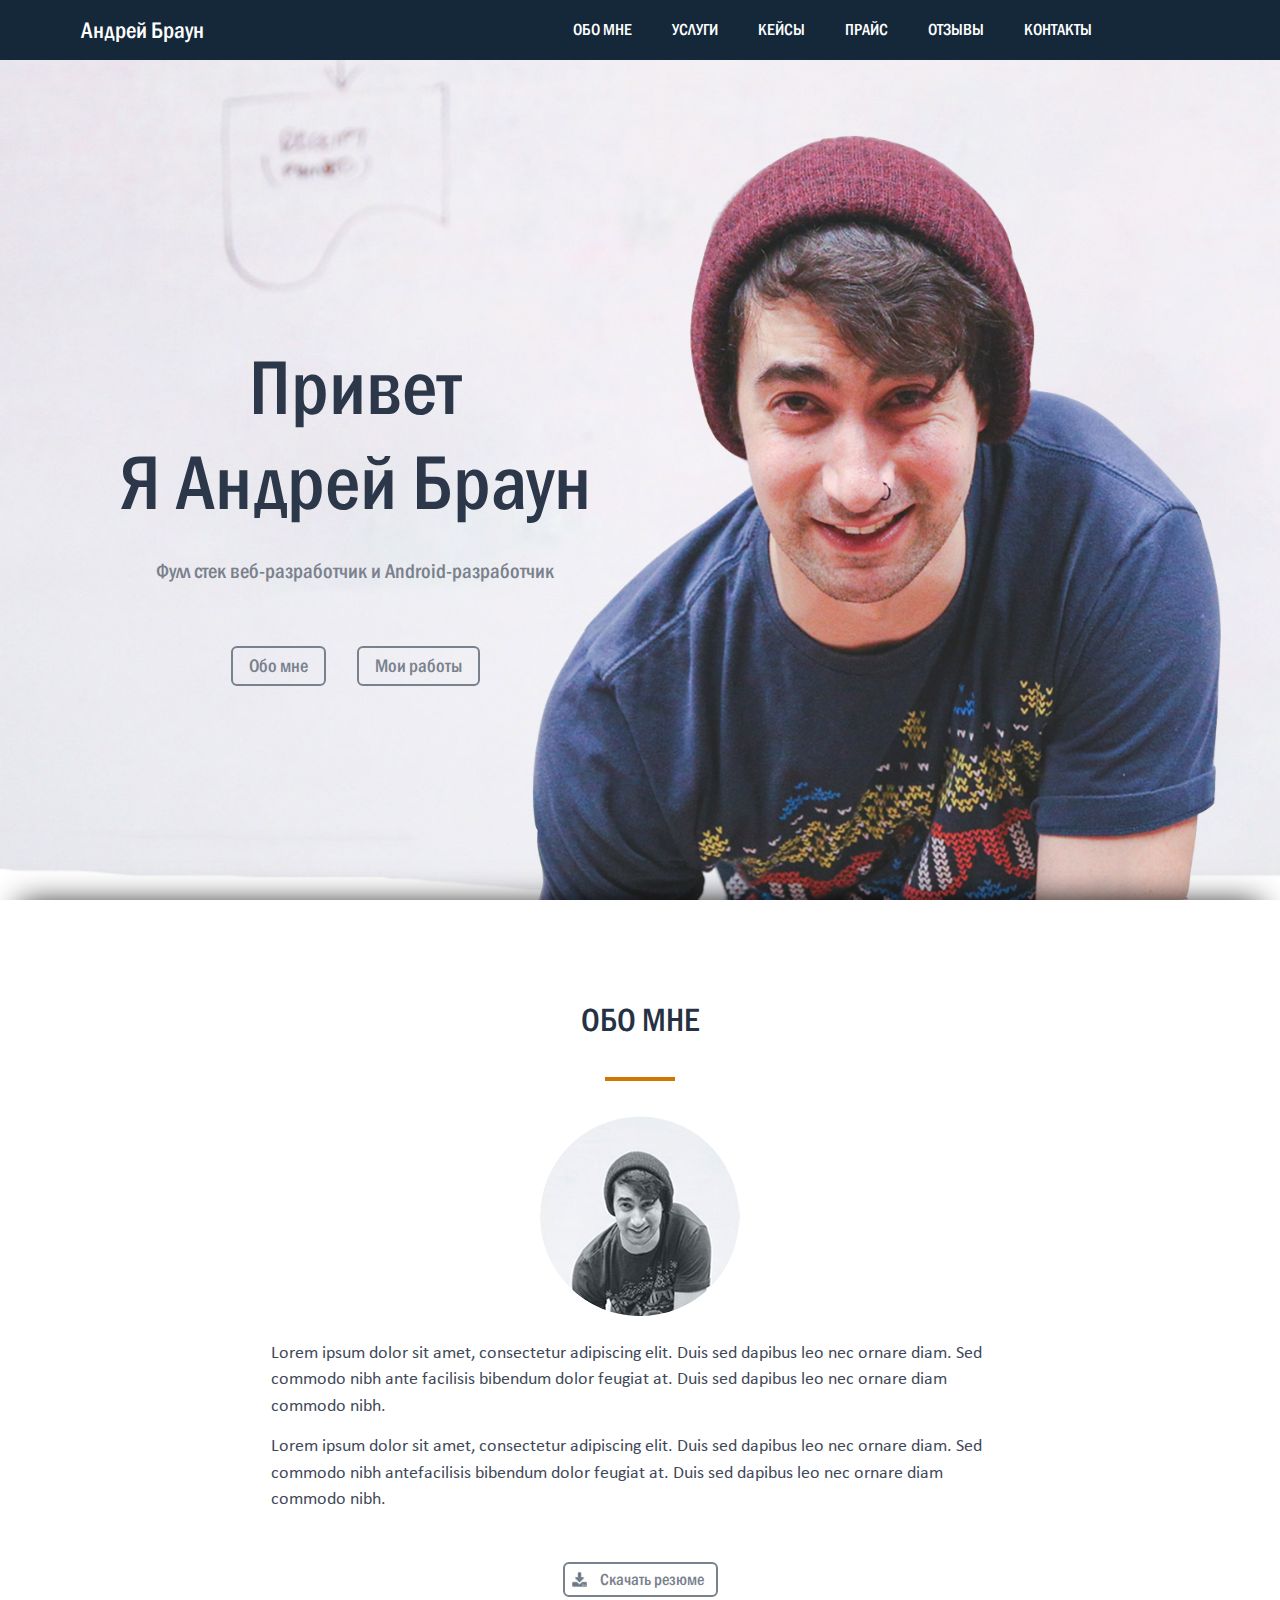
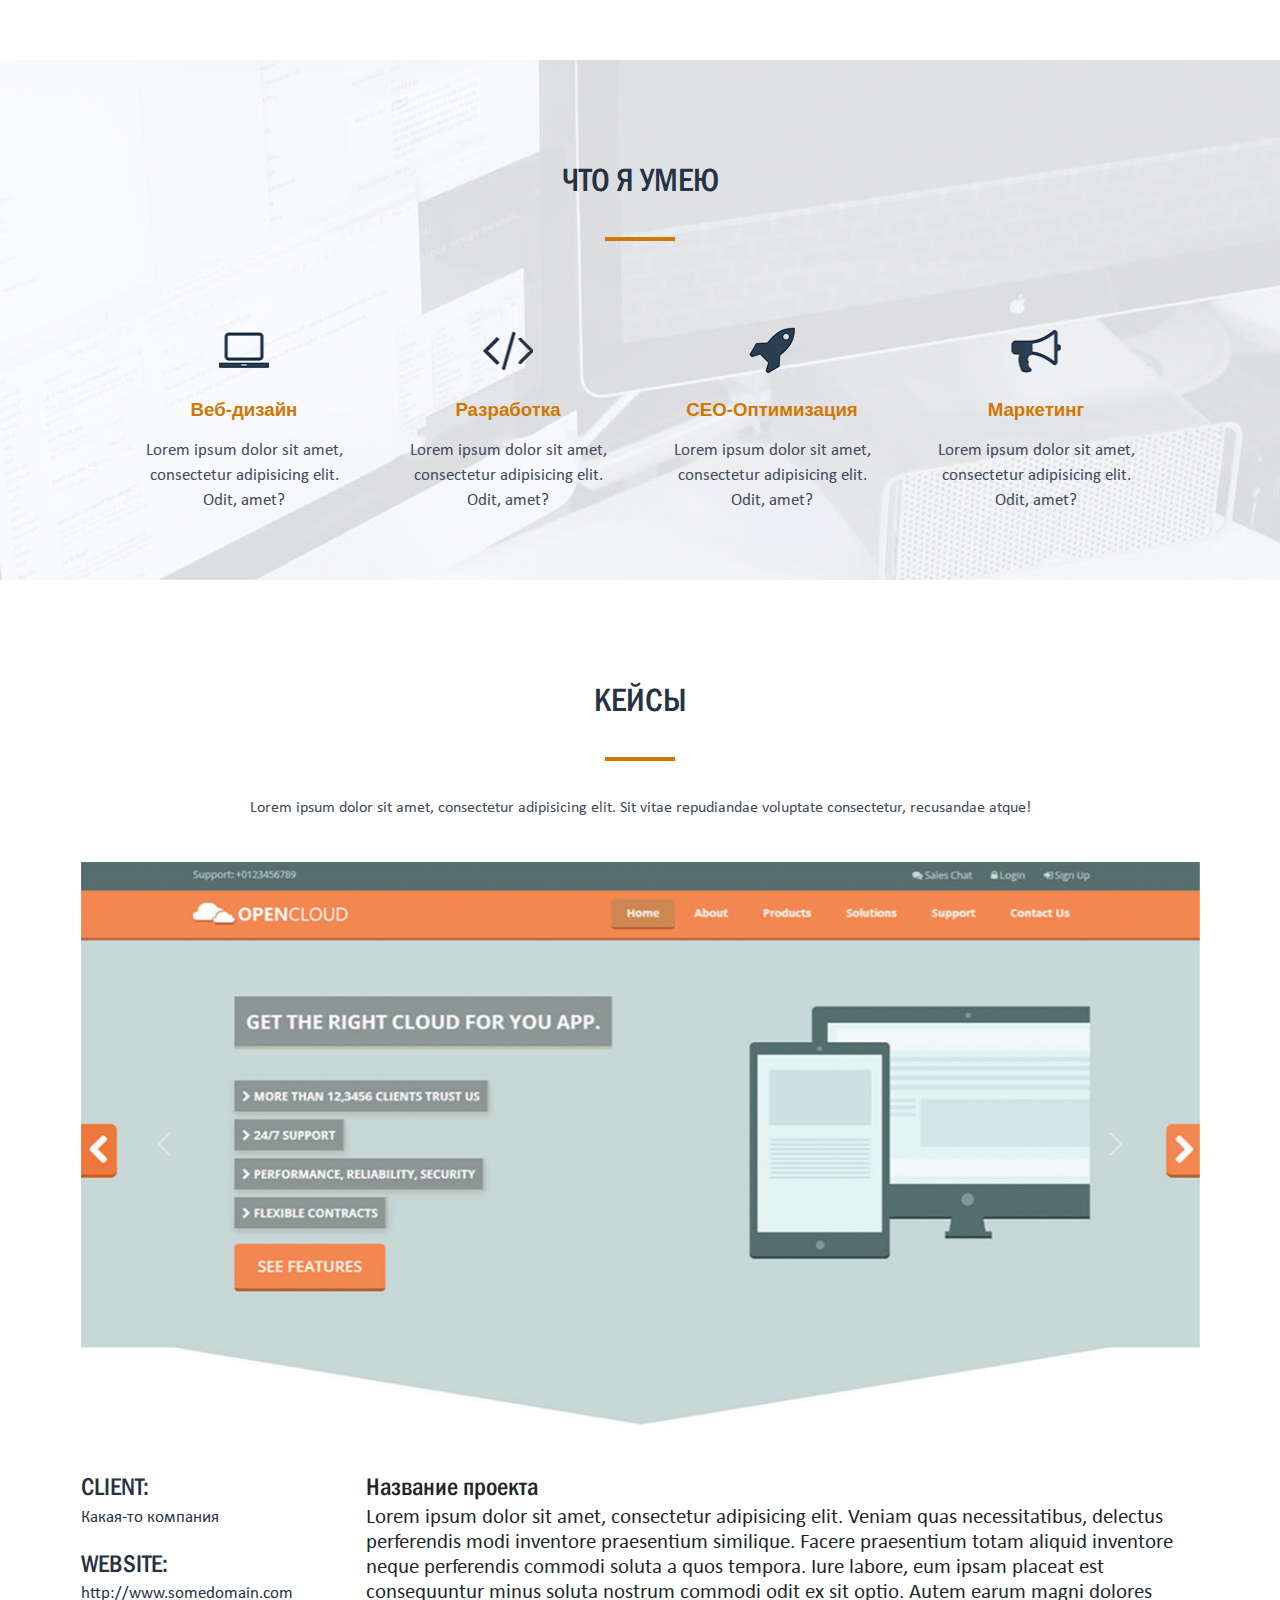
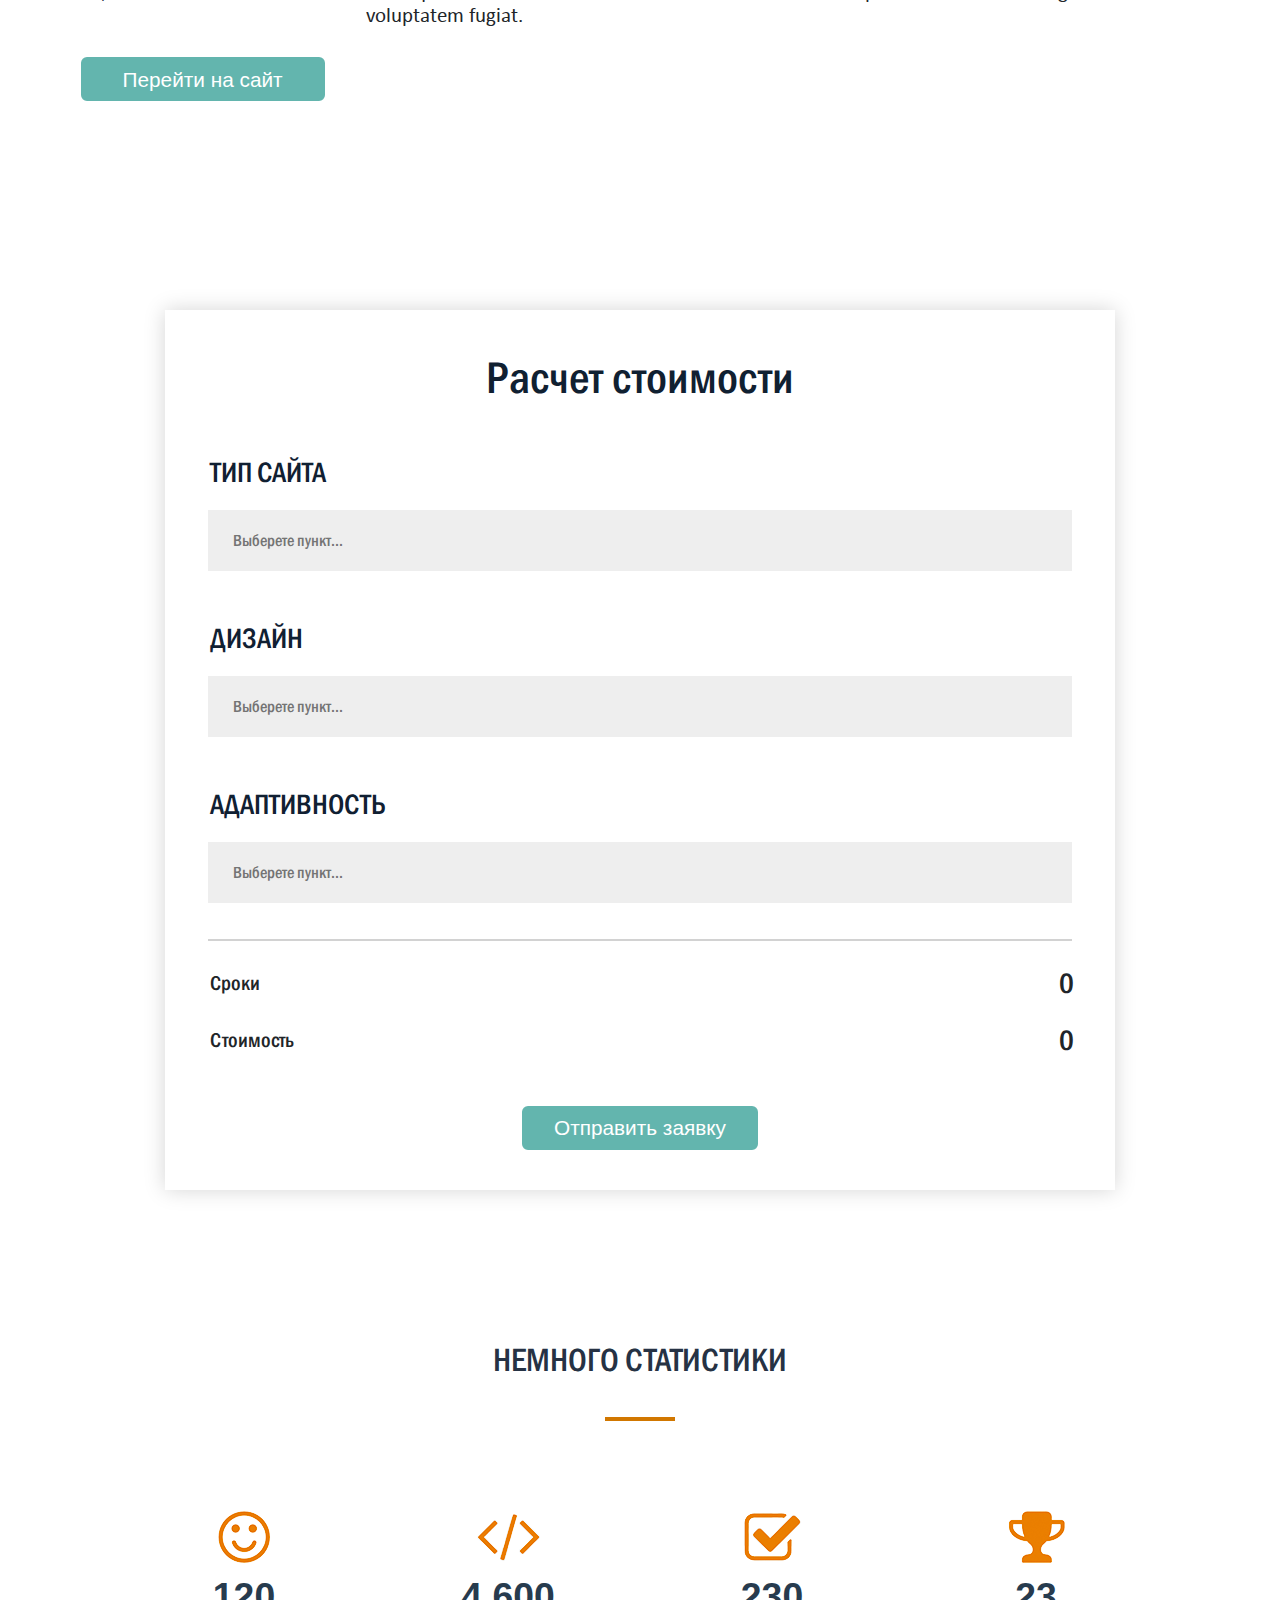
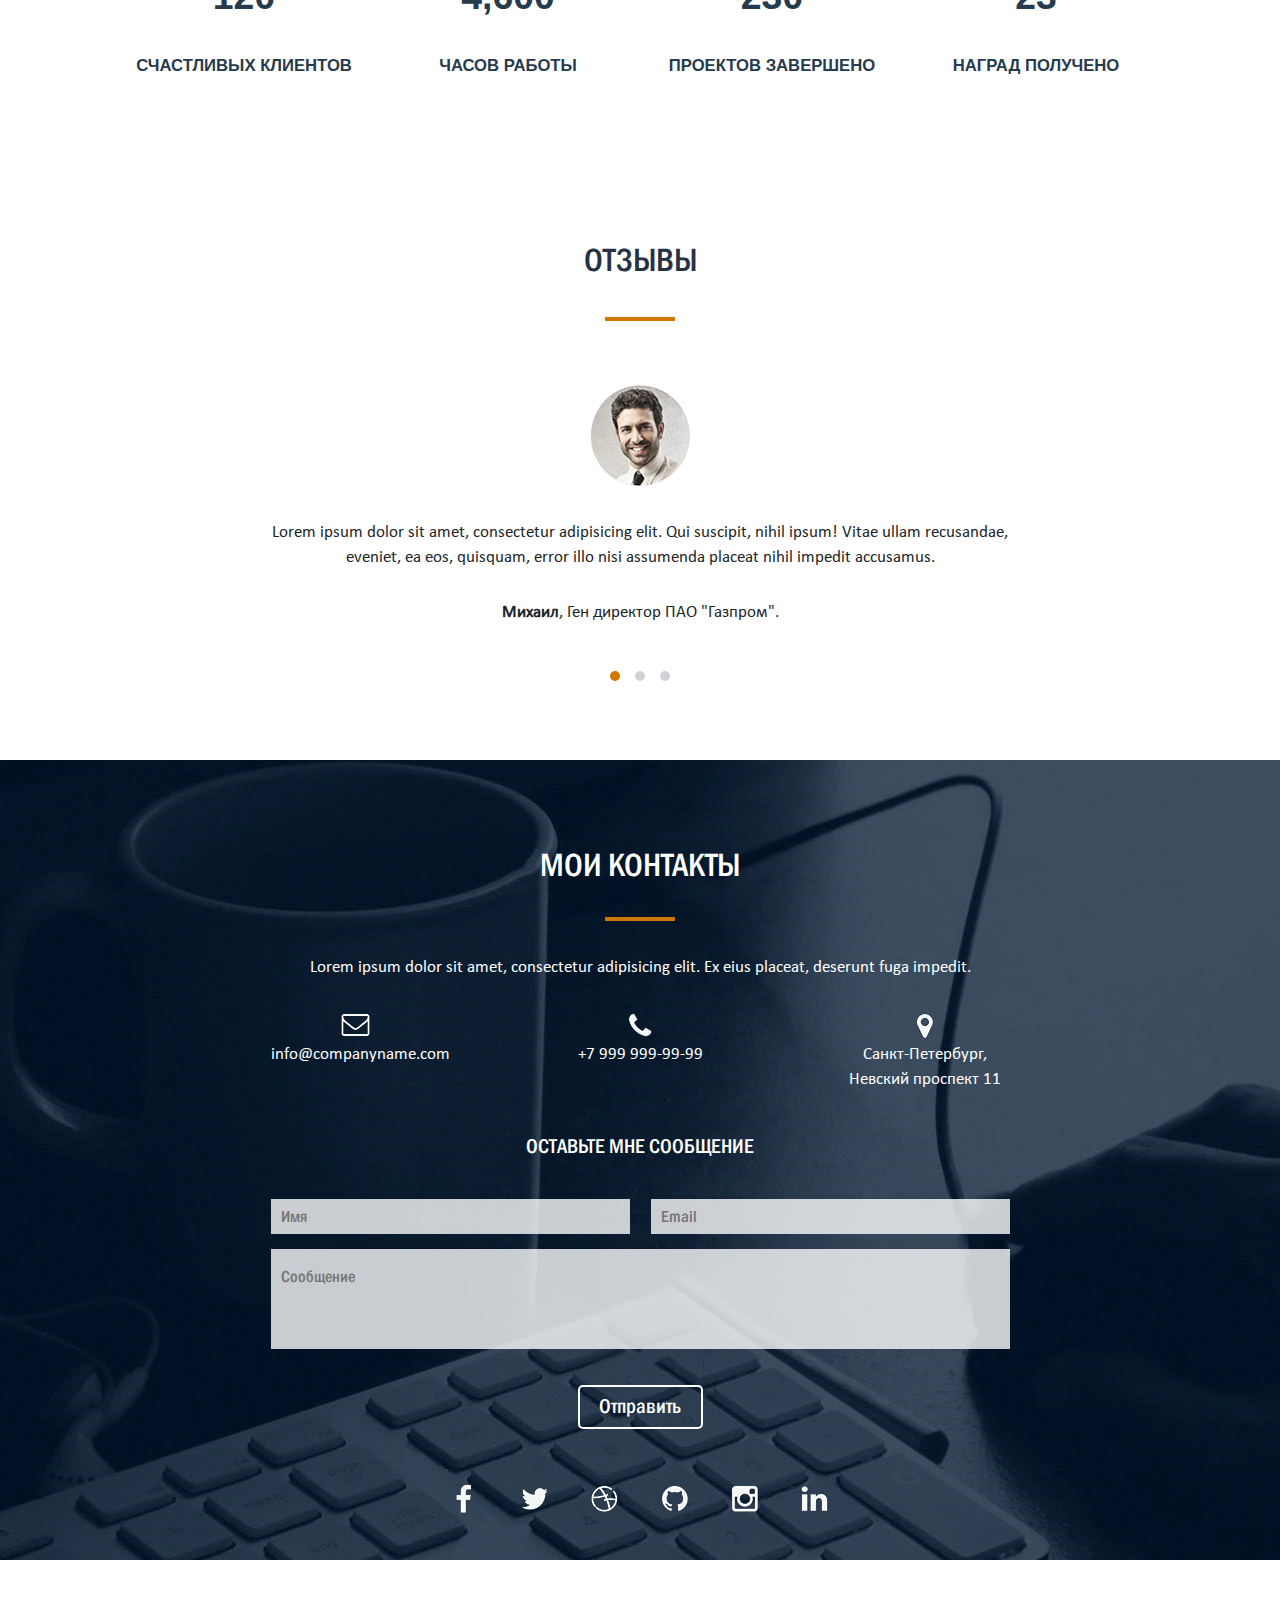
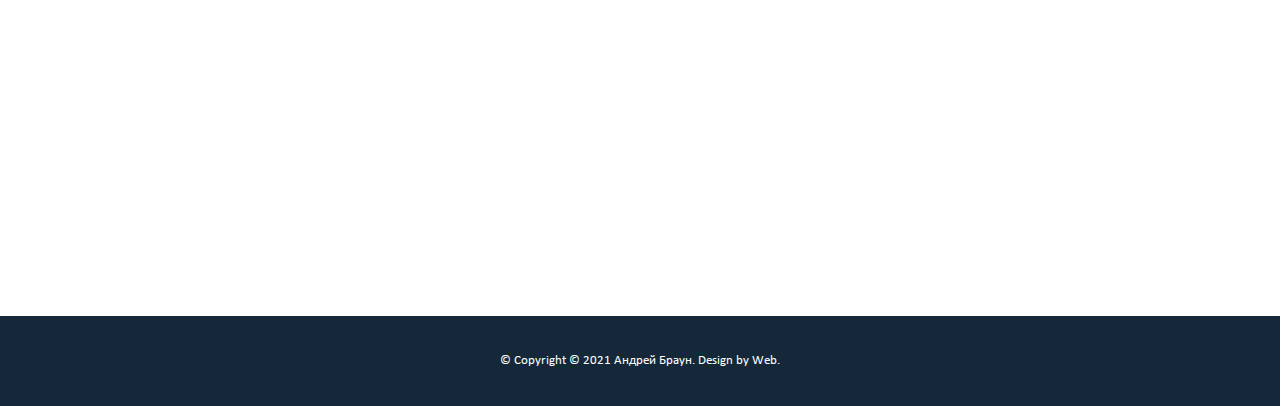
==== commit cafad74a: "Сделал адаптивность" ====
--- a/src/index.html
+++ b/src/index.html
@@ -5,184 +5,332 @@
     <meta charset="UTF-8">
     <title>MySite</title>
     <link rel="stylesheet" href="css/reset.css">
+    <link rel="stylesheet" href="css/bootstrap.min.css">
     <link rel="stylesheet" href="css/style.css">
+    <meta name="viewport" content="width=device-width, initial-scale=1.0">
 </head>
 
 <body>
-
-<!--------------------------------------PRELOADER-------------------------------------->
-    <div class="preloader">
-        <div class="lds-facebook">
-            <div></div>
-            <div></div>
-            <div></div>
+    <!--------------------------------------PRELOADER-------------------------------------->
+    <div class="preloader ">
+        <div class="container h-100">
+            <div class="row h-100">
+                <div class="col-12 align-items-center d-flex justify-content-center">
+                    <div class="lds-facebook ">
+                        <div></div>
+                        <div></div>
+                        <div></div>
+                    </div>
+                </div>
+            </div>
         </div>
+
     </div>
     <header>
         <nav>
-            <div class="logo"><a href="#">Андрей Браун</a></div>
-            <div class="menu">
-                <ul>
-                    <li><a href="#">Обо мне</a></li>
-                    <li><a href="#">Услуги</a></li>
-                    <li><a href="#">Кейсы</a></li>
-                    <li><a href="#">Прайс</a></li>
-                    <li><a href="#">Отзывы</a></li>
-                    <li><a href="#">Контакты</a></li>
-                </ul>
+            <div class="container">
+                <div class="row">
+                    <div class="col-xxl-2 col-lg-3 col-8">
+                        <div class="logo"><a href="#">Андрей Браун</a></div>
+                    </div>
+                    <div class="px-0 col-xxl-6 offset-xxl-4 col-xl-7 offset-xl-2 col-lg-8 offset-lg-1 d-none d-lg-block">
+                        <div class="menu">
+                            <ul>
+                                <li><a href="#">Обо мне</a></li>
+                                <li><a href="#">Услуги</a></li>
+                                <li><a href="#">Кейсы</a></li>
+                                <li><a href="#">Прайс</a></li>
+                                <li><a href="#">Отзывы</a></li>
+                                <li><a href="#">Контакты</a></li>
+                            </ul>
+                        </div>
+                    </div>
+                    <!--------ПЕРЕДЕЛАТЬ БУРГЕР!--------------->
+                    <div class="col-4 d-flex d-lg-none flex-column justify-content-center align-items-end">
+                        <div class="dropdown">
+                            <a class="btn btn-outline-light dropdown-toggle white-btn" href="#" role="button" id="dropdownMenuLink" data-bs-toggle="dropdown" aria-expanded="false">
+                                МЕНЮ
+                            </a>
+
+                            <ul class="dropdown-menu" aria-labelledby="dropdownMenuLink">
+                                <li><a class="dropdown-item" href="#">Обо мне</a></li>
+                                <li><a class="dropdown-item" href="#">Услуги</a></li>
+                                <li><a class="dropdown-item" href="#">Кейсы</a></li>
+                                <li><a class="dropdown-item" href="#">Прайс</a></li>
+                                <li><a class="dropdown-item" href="#">Отзывы</a></li>
+                                <li><a class="dropdown-item" href="#">Контакты</a></li>
+                            </ul>
+                        </div>
+
+                    </div>
+                </div>
             </div>
         </nav>
     </header>
 
     <main>
-
-<!-----------------------------------------MAIN----------------------------------------->
+        <!---------------------------------------MAIN------------------------------------------->
         <section class="main">
-            <div class="title_container">
-                <h1>Привет <br> Я Андрей Браун</h1>
-                <h4>Фулл стек веб-разработчик и Android-разработчик</h4>
-                <input type="button" value="Обо мне">
-                <input type="button" value="Мои работы">
-            </div>
-        </section>
-
-<!--------------------------------------ABOUT ME---------------------------------------->
+            <div class="container h-100">
+                <div class="row align-items-center h-100 pt-5">
+                    <div class="col-lg-6 mt-5 pt-5">
+                        <div class="title_container">
+                            <h1>Привет <br> Я Андрей Браун</h1>
+                            <h4>Фулл стек веб-разработчик и Android-разработчик</h4>
+                            <input type="button" value="Обо мне">
+                            <input type="button" value="Мои работы">
+                        </div>
+                    </div>
+                </div>
+            </div>
+        </section>
+
+        <!--------------------------------------ABOUT ME---------------------------------------->
         <section class="about_me">
-            <h2>Обо мне</h2>
-            <div class="line"></div>
-            <div class="photo"></div>
-            <p>Lorem ipsum dolor sit amet, consectetur adipiscing elit. Duis sed dapibus leo nec ornare diam. Sed commodo nibh ante facilisis bibendum dolor feugiat at. Duis sed dapibus leo nec ornare diam commodo nibh.</p>
-            <p>Lorem ipsum dolor sit amet, consectetur adipiscing elit. Duis sed dapibus leo nec ornare diam. Sed commodo nibh antefacilisis bibendum dolor feugiat at. Duis sed dapibus leo nec ornare diam commodo nibh.</p>
-            <form action="#">
-                <input type="button" value="Скачать резюме">
-            </form>
-        </section>
-
-<!------------------------------------WHAT CAN I DO------------------------------------->
+            <div class="container">
+                <div class="row">
+                    <div class="col-12 mx-auto">
+                        <h2>Обо мне</h2>
+                        <div class="line"></div>
+                        <div class="photo"></div>
+                    </div>
+                    <div class="col-md-8 col-sm-10 col-12 mx-auto">
+                        <p>Lorem ipsum dolor sit amet, consectetur adipiscing elit. Duis sed dapibus leo nec ornare diam. Sed commodo nibh ante facilisis bibendum dolor feugiat at. Duis sed dapibus leo nec ornare diam commodo nibh.</p>
+                        <p>Lorem ipsum dolor sit amet, consectetur adipiscing elit. Duis sed dapibus leo nec ornare diam. Sed commodo nibh antefacilisis bibendum dolor feugiat at. Duis sed dapibus leo nec ornare diam commodo nibh.</p>
+                        <form action="#" class="d-flex justify-content-center ">
+                            <input type="button" value="Скачать резюме">
+                        </form>
+                    </div>
+                </div>
+            </div>
+        </section>
+
+        <!------------------------------------WHAT CAN I DO------------------------------------->
         <section class="what_can_i_do">
-            <h2>Что я умею</h2>
-            <div class="line"></div>
-            <div class="info">
-                <ul>
-                    <li id="icon_1">Веб-дизайн <p>Lorem ipsum dolor sit amet, consectetur adipisicing elit. Odit, amet?</p>
-                    </li>
-                    <li id="icon_2">Разработка <p>Lorem ipsum dolor sit amet, consectetur adipisicing elit. Aliquid dolorum, harum aut dolore rem minus.</p>
-                    </li>
-                    <li id="icon_3">CEO-Оптимизация <p>Lorem ipsum dolor sit amet, consectetur adipisicing elit. Veniam eius atque eos saepe quisquam, aspernatur.</p>
-                    </li>
-                    <li id="icon_4">Маркетинг <p>Lorem ipsum dolor sit amet, consectetur adipisicing elit. Neque perferendis non, mollitia similique.</p>
-                    </li>
-                </ul>
-            </div>
-        </section>
-
-<!---------------------------------------CASES------------------------------------------>
+            <div class="container">
+                <div class="row">
+                    <div class="col-12 mx-auto">
+                        <h2>Что я умею</h2>
+                        <div class="line"></div>
+                    </div>
+                    <div class="row mx-auto px-xl-5 gx-xl-5 gx-lg-3 gx-0">
+                        <div class="col-lg-3 col-sm-6 col-12 icon">
+                            <div class="icon_1"></div>Веб-дизайн <p>Lorem ipsum dolor sit amet, consectetur adipisicing elit. Odit, amet?</p>
+                        </div>
+
+                        <div class="col-lg-3 col-sm-6 col-12 icon">
+                            <div class="icon_2"></div>Разработка <p>Lorem ipsum dolor sit amet, consectetur adipisicing elit. Odit, amet?</p>
+                        </div>
+
+                        <div class="col-lg-3 col-sm-6 col-12 icon">
+                            <div class="icon_3"></div>CEO-Оптимизация <p>Lorem ipsum dolor sit amet, consectetur adipisicing elit. Odit, amet?</p>
+                        </div>
+
+                        <div class="col-lg-3 col-sm-6 col-12 icon">
+                            <div class="icon_4"></div>Маркетинг <p>Lorem ipsum dolor sit amet, consectetur adipisicing elit. Odit, amet?</p>
+                        </div>
+                    </div>
+                </div>
+            </div>
+        </section>
+
+        <!---------------------------------------CASES------------------------------------------>
         <section class="cases">
-            <h2>Кейсы</h2>
-            <div class="line"></div>
-            <p id="cases_info">Lorem ipsum dolor sit amet, consectetur adipisicing elit. Sit vitae repudiandae voluptate consectetur, recusandae atque!</p>
-            <div class="site_photo"></div>
-            <div id="name_box">
-                <div id="name">CLIENT:</div>
-                <p>Какая-то компания</p>
-                <div id="name">WEBSITE:</div>
-                <p>http://www.somedomain.com</p>
-            </div>
-            <div class="project">Название проекта</div>
-            <h6>Lorem ipsum dolor sit amet, consectetur adipisicing elit. Veniam quas necessitatibus, delectus perferendis modi inventore praesentium similique. Facere praesentium totam aliquid inventore neque perferendis commodi soluta a quos tempora. Iure labore, eum ipsam placeat est consequuntur minus soluta nostrum commodi odit ex sit optio. Autem earum magni dolores voluptatem fugiat.</h6>
-            <form action="#" method="post">
-                <input type="button" value="VISIT LIVE SITE">
-            </form>
-        </section>
-
-<!----------------------------------------PRICES---------------------------------------->
+            <div class="container">
+                <div class="row">
+                    <div class="col-12 mx-auto">
+                        <h2>Кейсы</h2>
+                        <div class="line"></div>
+                        <p id="cases_info">Lorem ipsum dolor sit amet, consectetur adipisicing elit. Sit vitae repudiandae voluptate consectetur, recusandae atque!</p>
+                    </div>
+                    <div class="col-12 my-5 mx-auto">
+                        <div id="carouselExampleControls" class="carousel slide" data-bs-ride="carousel">
+                            <div class="carousel-inner">
+                                <div class="carousel-item active">
+                                    <img src="img/site.jpg" class="d-block w-100" alt="...">
+                                </div>
+                            </div>
+                            <button class="carousel-control-prev" type="button" data-bs-target="#carouselExampleControls" data-bs-slide="prev">
+                                <span class="carousel-control-prev-icon" aria-hidden="true"></span>
+                                <span class="visually-hidden">Предыдущий</span>
+                            </button>
+                            <button class="carousel-control-next" type="button" data-bs-target="#carouselExampleControls" data-bs-slide="next">
+                                <span class="carousel-control-next-icon" aria-hidden="true"></span>
+                                <span class="visually-hidden">Следующий</span>
+                            </button>
+                        </div>
+                    </div>
+                    <div class="col-lg-2 col-md-3 col-12">
+                        <div id="name_box">
+                            <div id="name">CLIENT:</div>
+                            <p>Какая-то компания</p>
+                            <div id="name">WEBSITE:</div>
+                            <p>http://www.somedomain.com</p>
+                        </div>
+                    </div>
+                    <div class="col-lg-9  col-md-9 offset-lg-1">
+                        <div class="project">Название проекта</div>
+                        <h6>Lorem ipsum dolor sit amet, consectetur adipisicing elit. Veniam quas necessitatibus, delectus perferendis modi inventore praesentium similique. Facere praesentium totam aliquid inventore neque perferendis commodi soluta a quos tempora. Iure labore, eum ipsam placeat est consequuntur minus soluta nostrum commodi odit ex sit optio. Autem earum magni dolores voluptatem fugiat.</h6>
+                    </div>
+                    <div class="col-md-2 d-md-block d-flex justify-content-center">
+                        <form action="#" method="post">
+                            <input type="button" value="Перейти на сайт">
+                        </form>
+                    </div>
+                </div>
+            </div>
+        </section>
+
+        <!---------------------------------------PRICE------------------------------------------>
         <section class="price">
-            <h2>Расчет стоимости</h2>
-            <h3>Тип сайта</h3>
-            <select name="site_type" id="list1">
-                <option value="choose">Выберете пункт...</option>
-                <option value="vizitka">Сайт-визитка</option>
-                <option value="market">Интернет-магазин</option>
-                <option value="corp">Корпоративный сайт</option>
-            </select>
-            <br>
-            <h3>Дизайн</h3>
-            <select name="design" id="list2">
-                <option value="choose">Выберете пункт...</option>
-                <option value="interfacer">Интерфейсный</option>
-                <option value="dynamical">Динамический</option>
-                <option value="poligraphical">Полиграфический</option>
-            </select>
-            <br>
-            <h3>Адаптивность</h3>
-            <select name="adaptive" id="list3">
-                <option value="choose">Выберете пункт...</option>
-                <option value="adaptive">Адаптивный</option>
-                <option value="no_adaptive">Не адаптивный</option>
-                <option value="combo">Комбинированный</option>
-            </select>
-            <div class="line1"></div>
-            <h4>Сроки</h4>
-            <p>0</p>
-            <h4>Стоимость</h4>
-            <p>0</p>
-        </section>
-
-<!----------------------------------------STATS----------------------------------------->
+            <div class="container">
+                <div class="row">
+                    <div class="col-lg-1 col-0"></div>
+                    <div class="col-lg-10 col-12 cost">
+                        <h2>Расчет стоимости</h2>
+                        <h3>Тип сайта</h3>
+                        <select class="form-select mx-auto" aria-label="Default select example " id="list1">
+                            <option selected>Выберете пункт...</option>
+                            <option value="vizitka">Сайт-визитка</option>
+                            <option value="market">Интернет-магазин</option>
+                            <option value="corp">Корпоративный сайт</option>
+                        </select>
+                        <h3>Дизайн</h3>
+                        <select class="form-select mx-auto" aria-label="Default select example">
+                            <option selected>Выберете пункт...</option>
+                            <option value="interfacer">Интерфейсный</option>
+                            <option value="dynamical">Динамический</option>
+                            <option value="poligraphical">Полиграфический</option>
+                        </select>
+                        <h3>Адаптивность</h3>
+                        <select class="form-select mx-auto" aria-label="Default select example">
+                            <option selected>Выберете пункт...</option>
+                            <option value="adaptive">Адаптивный</option>
+                            <option value="no_adaptive">Не адаптивный</option>
+                            <option value="combo">Комбинированный</option>
+                        </select>
+                        <div class="line1"></div>
+                        <h4>Сроки</h4>
+                        <p>0</p>
+                        <h4>Стоимость</h4>
+                        <p>0</p>
+                        <form action="#" class="d-flex justify-content-center">
+                            <input type="button" value="Отправить заявку">
+                        </form>
+                    </div>
+                    <div class="col-lg-1 col-0"></div>
+                </div>
+            </div>
+        </section>
+
+        <!---------------------------------------STATS------------------------------------------>
         <section class="stats">
-            <div class="parallax">
-                <h2>Немного статистики</h2>
-                <div class="line"></div>
-                <ul>
-                    <li id="icon_5">120 <p>Счастливых клиентов</p>
-                    </li>
-                    <li id="icon_6">4,600 <p>Часов работы</p>
-                    </li>
-                    <li id="icon_7">230 <p>Проектов завершено</p>
-                    </li>
-                    <li id="icon_8">23 <p>Наград получено</p>
-                    </li>
-                </ul>
-            </div>
-        </section>
-
-<!----------------------------------------REVIEWS--------------------------------------->
+            <div class="container">
+                <div class="row">
+                    <div class="col-12 mx-auto">
+                        <h2>Немного статистики</h2>
+                        <div class="line"></div>
+                    </div>
+                    <div class="row mx-auto px-xl-5 gx-xl-5 gx-lg-3 gx-0">
+                        <div class="col-lg-3 col-6 icon1">
+                            <div class="icon_5"></div>120 <p>Счастливых клиентов</p>
+                        </div>
+
+                        <div class="col-lg-3 col-6 icon1">
+                            <div class="icon_6"></div>4,600 <p>Часов работы</p>
+                        </div>
+
+                        <div class="col-lg-3 col-6 icon1">
+                            <div class="icon_7"></div>230 <p>Проектов завершено</p>
+                        </div>
+
+                        <div class="col-lg-3 col-6 icon1">
+                            <div class="icon_8"></div>23 <p>Наград получено</p>
+                        </div>
+                    </div>
+                </div>
+            </div>
+        </section>
+
+        <!--------------------------------------REVIEWS----------------------------------------->
         <section class="reviews">
-            <h2>Отзывы</h2>
-            <div class="line"></div>
-            <div class="revPhoto"></div>
-            <p>Lorem ipsum dolor sit amet, consectetur adipisicing elit. Qui suscipit, nihil ipsum! Vitae ullam recusandae, eveniet, ea eos, quisquam, error illo nisi assumenda placeat nihil impedit accusamus.</p>
-            <p><b>Михаил</b>, Ген директор ПАО "Газпром".</p>
-            <div class="dot1"></div>
-            <div class="dot"></div>
-            <div class="dot"></div>
-        </section>
-
-<!--------------------------------------MY CONTACTS------------------------------------->
+            <div class="container">
+                <div class="row">
+                    <div class="col-12 mx-auto">
+                        <h2>Отзывы</h2>
+                        <div class="line"></div>
+                        <div class="revPhoto"></div>
+                    </div>
+                    <div class="col-lg-8 col-12 mx-auto">
+                        <p>Lorem ipsum dolor sit amet, consectetur adipisicing elit. Qui suscipit, nihil ipsum! Vitae ullam recusandae, eveniet, ea eos, quisquam, error illo nisi assumenda placeat nihil impedit accusamus.</p>
+                        <p><b>Михаил</b>, Ген директор ПАО "Газпром".</p>
+                        <div class="dot"></div>
+                    </div>
+                </div>
+            </div>
+        </section>
+
+        <!------------------------------------MY CONTACTS--------------------------------------->
         <section class="my_contacts">
-            <h2>Мои контакты</h2>
-            <div class="line"></div>
-            <p>Lorem ipsum dolor sit amet, consectetur adipisicing elit. Ex eius placeat, deserunt fuga impedit.</p>
-            <ul>
-                <li id="geo">Санкт-Петербург, Невский проспект 11</li>
-                <li id="mail">info@companyname.com</li>
-                <li id="phone">+7 999 999-99-99</li>
-            </ul>
-            <h3>Оставьте мне сообщение</h3>
-            <form action="#">
-                <input type="text" name="text_input" value="" placeholder="Имя">
-                <input type="email" name="email" value="" placeholder="Email"><br>
-                <textarea placeholder="Сообщение"></textarea><br>
-                <input id="submit" type="submit" value="Отправить" required>
-            </form>
-            <ul class="feedback__1">
-                <li id="facebook" class="feedback"><a href="#"></a></li>
-                <li id="twitter" class="feedback"><a href="#"></a></li>
-                <li id="ball" class="feedback"><a href="#"></a></li>
-                <li id="cat" class="feedback"><a href="#"></a></li>
-                <li id="instagram" class="feedback"><a href="#"></a></li>
-                <li id="in" class="feedback"><a href="#"></a></li>
-            </ul>
+            <div class="container">
+                <div class="row ">
+                    <div class="col-12 mx-auto">
+                        <h2>Мои контакты</h2>
+                        <div class="line"></div>
+                        <p>Lorem ipsum dolor sit amet, consectetur adipisicing elit. Ex eius placeat, deserunt fuga impedit.</p>
+                    </div>
+                    <div class="col-xl-2 col-0"></div>
+                    <div class="col-xl-2 col-sm-3 col-5 info">
+                        <div class="mail"></div>
+                        <p>info@companyname.com</p>
+                    </div>
+                    <div class="col-xl-1 col-sm-1 col-2"></div>
+                    <div class="col-xl-2 col-sm-4 col-5 info">
+                        <div class="phone"></div>
+                        <p>+7 999 999-99-99</p>
+
+                    </div>
+                    <div class="col-xl-1 col-sm-1"></div>
+                    <div class="col-xl-2 col-sm-3 col-12 mx-auto info">
+                        <div class="geo"></div>
+                        <p>Санкт-Петербург, Невский проспект 11</p>
+                    </div>
+                    <div class="col-xl-2 col-0"></div>
+                    <div class="col-12 mx-auto">
+                        <h3>Оставьте мне сообщение</h3>
+                    </div>
+                    <form action="#">
+                        <div class="row">
+                            <div class="col-lg-2"></div>
+                            <div class="col-lg-4 col-6">
+                                <input type="text" name="text_input" value="" placeholder="Имя">
+                            </div>
+                            <div class="col-lg-4 col-6">
+                                <input type="email" name="email" value="" placeholder="Email">
+                            </div>
+                            <div class="col-lg-2"></div>
+                            <div class="col-lg-2"></div>
+                            <div class="col-lg-8 col-12">
+                                <textarea placeholder="Сообщение"></textarea>
+                            </div>
+                            <div class="col-lg-2"></div>
+                            <div class="col-12 d-flex justify-content-center">
+                                <input id="submit" type="submit" value="Отправить" required>
+                            </div>
+                        </div>
+                        <div class="col-xl-5 col-md-8 col-12 mx-auto d-flex justify-content-center">
+                            <ul class="feedback__1 ">
+                                <li id="facebook" class="feedback"><a href="#"></a></li>
+                                <li id="twitter" class="feedback"><a href="#"></a></li>
+                                <li id="ball" class="feedback"><a href="#"></a></li>
+                                <li id="cat" class="feedback"><a href="#"></a></li>
+                                <li id="instagram" class="feedback"><a href="#"></a></li>
+                                <li id="in" class="feedback"><a href="#"></a></li>
+                            </ul>
+                        </div>
+                    </form>
+                </div>
+            </div>
         </section>
 
         <iframe src="https://www.google.com/maps/embed?pb=!1m14!1m8!1m3!1d2334.322861000128!2d37.6166893!3d54.1920672!3m2!1i1024!2i768!4f13.1!3m3!1m2!1s0x41343f80ff00672d%3A0xab3f0aae02998378!2z0JLQtdC70L7QodGA0LXQtNCwINCi0YPQu9Cw!5e0!3m2!1sru!2sru!4v1609159252656!5m2!1sru!2sru" height="350px" width="100%"></iframe>
@@ -191,6 +339,12 @@
             <div class="copy">&copy; Copyright © 2021 Андрей Браун. Design by Web.</div>
         </footer>
     </main>
+
+    <script src="js/bootstrap.bundle.min.js"></script>
 </body>
 
 </html>
+
+<!--
+
+ -->
--- a/src/css/style.css
+++ b/src/css/style.css
@@ -1,11 +1,33 @@
+/*-----------------------------FONTS----------------------------*/
+@font-face {
+    font-family: 'Franklin Gothic Medium';
+    src: url('../fonts/FRAMDCN.eot');
+    src: local('☺'), url('../fonts/FRAMDCN.woff') format('woff'), url('../fonts/FRAMDCN.ttf') format('truetype'), url('../fonts/FRAMDCN.svg') format('svg');
+    font-weight: normal;
+    font-style: normal;
+}
+
+@font-face {
+    font-family: 'Calibri';
+    src: url('../fonts/ofont.ru_Calibri.eot');
+    src: local('☺'), url(../'fonts/ofont.ru_Calibri.woff') format('woff'), url('../fonts/ofont.ru_Calibri.ttf') format('truetype'), url('../fonts/ofont.ru_Calibri.svg') format('svg');
+    font-weight: normal;
+    font-style: normal;
+}
+
+
 body {
-    font-family: Arial, sans-serif;
-}
-
-/*-----------------------------------PRELOADER-------------------------------------*/
+    font-family: 'Franklin Gothic Medium', sans-serif;
+}
+
+a{
+    text-decoration: none;
+}
+
+/*----------------------------PRELOADER-------------------------*/
 .preloader {
     position: fixed;
-    z-index: 1;
+    z-index: 11;
     background: #ebe7ed;
     -webkit-animation: load 3s 1;
     -o-animation: load 3s 1;
@@ -36,14 +58,14 @@
 
 .lds-facebook {
     display: inline-block;
-    position: relative;
+    position: absolute;
     width: 80px;
     height: 80px;
 }
 
 .lds-facebook div {
     display: inline-block;
-    position: fixed;
+    position: absolute;
     left: 8px;
     width: 16px;
     background: #eb7800;
@@ -51,7 +73,6 @@
     animation: lds-facebook 1.2s cubic-bezier(0, 0.5, 0.5, 1) 3;
     -webkit-animation: lds-facebook 1.2s cubic-bezier(0, 0.5, 0.5, 1) 3;
     -o-animation: lds-facebook 1.2s cubic-bezier(0, 0.5, 0.5, 1) 3;
-    margin: 400px 900px;
 }
 
 .lds-facebook div:nth-child(1) {
@@ -81,28 +102,24 @@
         height: 32px;
     }
 }
-
-/*-----------------------------MAIN--------------------------------*/
+/*-----------------------------MAIN-----------------------------*/
 nav {
     position: fixed;
     width: 100%;
     height: 60px;
     background-color: #14283a;
-}
-
-.logo {
-    padding-left: 390px;
+    z-index: 10;
 }
 
 .logo a {
     position: relative;
     color: white;
-    font-size: 24px;
+    font-size: 17.5pt;
+    font-family: 'Franklin Gothic Medium', sans-serif;
     line-height: 60px;
     float: left;
     transition: all 0.3s;
 }
-
 
 .logo a::before {
     position: absolute;
@@ -130,17 +147,17 @@
 
 .menu {
     float: left;
-    padding-left: 430px;
 }
 
 .menu li {
     float: left;
     color: #fff;
-    font-size: 14px;
+    font-family: 'Franklin Gothic Medium', sans-serif;
+    font-size: 12.5pt;
     line-height: 60px;
     margin-right: 40px;
     text-transform: uppercase;
-    font-weight: bold;
+
 }
 
 .menu li a {
@@ -178,6 +195,21 @@
 }
 */
 
+.white-btn{
+    border: 2px solid white;
+}
+
+.white-btn:visited{
+    color: white;
+}
+
+.btn-check:active+.btn-outline-light:focus, .btn-check:checked+.btn-outline-light:focus, .btn-outline-light.active:focus, .btn-outline-light.dropdown-toggle.show:focus, .btn-outline-light:active:focus {
+box-shadow: none;
+}
+.btn-check:focus+.btn-outline-light, .btn-outline-light:focus {
+   box-shadow: none;
+}
+
 main {
     width: 100%;
     height: 100%;
@@ -193,9 +225,10 @@
 .title_container {
     position: inherit;
     float: left;
-    margin: 432px 0px 0px 404px;
+    width: 100%;
     color: #2c384a;
     text-align: center;
+    opacity: 1;
     -webkit-animation: titlemove 1.2s;
     -o-animation: titlemove 1.2s;
     animation: titlemove 1.2s;
@@ -206,29 +239,31 @@
     from {
         opacity: 0;
         margin-left: -300px;
-    }
-
+
+    }
     to {
         opacity: 1;
-        margin-left: 404px;
+        margin-left: 0;
+
     }
 }
 
 .title_container h1 {
-    font-weight: bold;
-    font-size: 60px;
+    font-family: 'Franklin Gothic Medium', sans-serif;
+    font-size: 59pt;
 }
 
 .title_container h4 {
-    font-weight: 300;
-    font-size: 18px;
+    font-family: 'Franklin Gothic Medium', sans-serif;
+    font-size: 15.6pt;
     margin-top: 30px;
     color: #79818d;
 }
 
 .title_container input {
     margin: 55px 14px 0px 14px;
-    font-size: 18px;
+    font-family: 'Franklin Gothic Medium', sans-serif;
+    font-size: 14pt;
     height: 40px;
     text-align: center;
     border: 2px solid #79818d;
@@ -248,20 +283,66 @@
     transform: scale(1.1)
 }
 
-/*----------------------------ABOUT ME------------------------------*/
+@media(max-width: 1199px){
+    .title_container h1,
+    .title_container h4{
+        color: white;
+        z-index: 2;
+        position: relative;
+    }
+    .title_container input{
+        position: relative;
+        border: 2px solid white;
+        color: white;
+        z-index: 2;
+    }
+    .title_container input:hover{
+        color: #14283a;
+        background: #fff;
+        position: relative;
+        z-index: 2;
+    }
+    .main{
+        position: relative;
+    }
+    .main::after{
+        content: "";
+        top: 0;
+        right: 0;
+        bottom: 0;
+        left: 0;
+        background: rgba(0, 0, 0, 0.25);
+        position: absolute;
+    }
+    h2{
+        padding: 20px 0 30px;
+    }
+}
+
+@media(max-width: 342px){
+    .title_container h1,
+    .title_container h4{
+        transform: scale(0.7);
+        margin-top: 0;
+    }
+    .title_container input {
+        margin: 0 5px;
+    }
+}
+/*----------------------------ABOUT ME--------------------------*/
 
 .about_me {
     width: 100%;
     height: 760px;
     box-shadow: 0px -15px 30px -20px #000;
+    position: relative;
 }
 
 .about_me h2 {
     text-transform: uppercase;
     text-align: center;
-    padding: 100px 0px 30px 0px;
-    font-size: 30px;
-    font-weight: bold;
+    padding: 100px 0 30px ;
+    font-size: 25pt;
     color: #263244;
 }
 
@@ -269,7 +350,7 @@
     height: 4px;
     width: 70px;
     background: #d17700;
-    margin-left: 916px;
+    margin: 0 auto 35px;
 }
 
 .photo {
@@ -279,41 +360,38 @@
     border-radius: 50% 50%;
     background: url(../img/mini_boy.png);
     overflow: hidden;
-    margin: 60px 850px 22px 850px
+    margin: 25px auto 25px;
 }
 
 .about_me p {
-    margin: 0px 560px 40px 560px;
-    font-size: 16px;
-    font-weight: 400;
+    font-family: Calibri, sans-serif;
+    font-size: 13.2pt;
     color: #3f495a;
 }
 
 .about_me input {
-    margin: 0px 870px 0px 860px;
-    font-size: 16px;
+    font-size: 12.5pt;
+    font-weight: ;
     height: 35px;
     border: 2px solid #79818d;
     border-radius: 6px;
     background: url(../img/download.png)5% 50%/17px 17px no-repeat;
     color: #79818d;
     padding: 0px 12px 0px 35px;
+    margin-top: 35px;
     transition: 0.2s;
 }
 
 .about_me input:hover {
     background: #79818d url(../img/download2.png)5% 50%/17px 17px no-repeat;
-
     border: 2px solid #79818d;
     color: #fff;
-
 }
 
 .about_me input:active {
     transform: scale(1.1)
 }
-
-/*---------------------------WHAT CAN I DO-----------------------------*/
+/*--------------------------WHAT CAN I DO-----------------------*/
 
 .what_can_i_do {
     width: 100%;
@@ -324,62 +402,79 @@
 .what_can_i_do h2 {
     text-transform: uppercase;
     text-align: center;
-    padding: 100px 0px 30px 0px;
-    font-size: 30px;
-    font-weight: bold;
+    padding: 100px 0 30px;
+    font-size: 25pt;
     color: #263244;
 }
 
-.info {
-    width: 1280px;
-    height: 160px;
-    margin: 100px 400px 80px 400px;
-    float: left;
-
-}
-
-.what_can_i_do li {
-    padding-top: 85px;
-    width: 220px;
-    height: 160px;
-    float: left;
-    margin-right: 80px;
-    font-size: 20px;
+.icon {
+    margin-top: 50px;
+    font-size: 14pt;
+    font-family: Bahnschrift, sans-serif;
+    font-weight: 600;
     color: #d17700;
     text-align: center;
-    font-weight: bold;
     transition: all 0.2s;
 }
 
-.what_can_i_do li:hover {
+.icon:hover {
     transform: scale(1.2);
 }
 
-.what_can_i_do p {
+.icon p {
     color: #3f495a;
-    font-size: 16px;
-    font-weight: 400;
+    font-size: 12.5pt;
+    font-family: Calibri, sans-serif;
     padding-top: 15px;
-}
-
-#icon_1 {
-    background: url(../img/design.png) 50% 10%/ auto no-repeat;
-
-}
-
-#icon_2 {
-    background: url(../img/dev.png) 50% 10%/ auto no-repeat;
-}
-
-#icon_3 {
-    background: url(../img/optimization.png) 50% 10%/ auto no-repeat;
-}
-
-#icon_4 {
-    background: url(../img/marketing.png) 50% 10%/ auto no-repeat;
-}
-
-/*----------------------------------CASES--------------------------------*/
+    font-weight: 500;
+}
+
+.icon_1 {
+    background: url(../img/design.png) 50% 50%/ auto no-repeat;
+    height: 50px;
+    width: 50px;
+    margin: 0 auto 20px;
+}
+
+.icon_2 {
+    background: url(../img/dev.png) 50% 50%/ auto no-repeat;
+    height: 50px;
+    width: 50px;
+    margin: 0 auto 20px;
+}
+
+.icon_3 {
+    background: url(../img/optimization.png) 50% 50%/ auto no-repeat;
+    height: 50px;
+    width: 50px;
+    margin: 0 auto 20px;
+}
+
+.icon_4 {
+    background: url(../img/marketing.png) 50% 50%/ auto no-repeat;
+    height: 50px;
+    width: 50px;
+    margin: 0 auto 20px;
+}
+
+@media(max-width: 991px){
+    .what_can_i_do {
+        height: 700px;
+        width: 100%;
+        background: url(../img/w_c_i_d_BG_small.jpg) 50% 5% no-repeat;
+    }
+}
+
+@media(max-width: 575px){
+    .icon, .icon_1, .icon_2, .icon_3, .icon_4{
+        margin: 0 auto;
+        padding: 0;
+    }
+    .what_can_i_do {
+        height: 750px;
+    }
+}
+/*------------------------------CASES---------------------------*/
 
 .cases {
     width: 100%;
@@ -389,60 +484,48 @@
 .cases h2 {
     text-transform: uppercase;
     text-align: center;
-    padding: 100px 0px 30px 0px;
-    font-size: 30px;
-    font-weight: bold;
+    padding: 100px 0 30px;
+    font-size: 25pt;
     color: #263244;
 }
 
 #cases_info {
-    margin: 35px;
     text-align: center;
     font-size: 16px;
     font-weight: 400;
     color: #3f495a;
-}
-
-.site_photo {
-    margin: 0px 0px 40px 372px;
-    width: 1168px;
-    height: 589px;
-    background: url(../img/site.jpg) 50% 2%/ auto no-repeat;
+    margin: 0;
 }
 
 #name_box {
-    font-size: 20px;
+    font-size: 18.7pt;
     text-transform: uppercase;
-    font-weight: bold;
     color: #263244;
-    margin-left: 372px;
-    width: 200px;
-    float: left;
+    width: 100%;
 }
 
 .cases p {
-    font-size: 15px;
-    font-weight: normal;
-    padding: 15px 0px;
+    font-size: 12.5pt;
+    font-family: Calibri, sans-serif;
+    font-weight: 500;
+    padding: 0px 0px;
     text-transform: none;
 }
 
 .project {
-    margin-left: 670px;
-    font-size: 20px;
-    font-weight: bold;
+    font-size: 18.7pt;
 }
 
 .cases h6 {
-    font-size: 16px;
-    margin-left: 670px;
-    width: 850px;
-    height: 120px;
+    font-size: 15.6pt;
+    font-family: Calibri, sans-serif;
+    width: 100%;
 }
 
 .cases input {
-    font-size: 18px;
-    margin-left: 372px;
+    margin-top: 20px;
+    font-size: 15.6pt;
+    font-family: Myriad Pro, sans-serif;
     height: 44px;
     text-align: center;
     padding: 0px 40px;
@@ -451,54 +534,75 @@
     border-radius: 6px;
     border: 2px solid #63b5ae;
     transition: all 0.2s;
-
 }
 
 .cases input:hover {
     background: none;
     color: #63b5ae;
     border: 2px solid #63b5ae;
-
 }
 
 .cases input:active {
     transform: scale(1.1);
 }
 
-/*---------------------------------------PRICE-----------------------------------------*/
+@media(min-width: 768px) and (max-width: 991px){
+    .project,
+    .cases h6{
+        padding-left: 30px;
+    }
+}
+
+@media(max-width: 1199px){
+    .cases{
+        height: 1050px;
+    }
+
+}
+@media(max-width: 991px){
+    .cases{
+        height: 950px;
+    }
+}
+/*------------------------------PRICE---------------------------*/
+
 .price {
     width: 100%;
-    height: 800px;
-
+    height: 1060px;
+}
+
+.cost{
+    box-shadow: 0 0 20px #d5d5d5;
+    margin-top: 130px;
 }
 
 .price h2 {
     text-transform: none;
     text-align: center;
-    padding: 50px 0px 10px 0px;
-    font-size: 35px;
-    font-weight: bold;
+    padding: 40px 0 0;
+    font-size: 34.3pt;
     color: #102031;
 }
 
 .price h3 {
-    font-size: 24px;
-    font-weight: bold;
+    font-size: 21.8pt;
+
     color: #102032;
     text-transform: uppercase;
-    margin: 50px 0px 22px 515px;
+    margin: 50px 0 20px 3.7%;
+    text-align: left;
 }
 
 .price select {
-    width: 890px;
+    width: 93%;
     padding: 18px 30px 18px 25px;
     /*PADDING справа не двигает галочку*/
     background: #eeeeee;
     color: #747474;
     text-align: left;
-    font-size: 15px;
-    font-weight: bold;
-    margin-left: 515px;
+    font-size: 12.5pt;
+    border-radius: 0;
+    border: 0;
 }
 
 .price option {
@@ -510,26 +614,74 @@
 
 .line1 {
     height: 2px;
-    width: 890px;
+    width: 93%;
     background: #d2d2d2;
-    margin: 36px 0px 0px 515px;
+    margin: 36px auto 20px;
 }
 
 .price h4 {
     float: left;
-    margin: 20px 0px 0px 515px;
-    font-size: 18px;
-    font-weight: bold;
+    margin-top: 10px;
+    margin-left: 3.7%;
+    font-size: 15.6pt;
 }
 
 .price p {
     text-align: right;
-    font-size: 27px;
-    font-weight: bold;
-    margin: 20px 498px 0px 0px
-}
-
-/*-----------------------------------------STATS--------------------------------------*/
+    font-size: 21.8pt;
+    margin-left: 3.7%;
+    width: 93%;
+}
+
+.price input {
+    margin: 30px auto 40px;
+    font-size: 15.6pt;
+    font-family: Myriad Pro, sans-serif;
+    height: 44px;
+    text-align: center;
+    padding: 0px 30px;
+    background: #63b5ae;
+    color: #fff;
+    border-radius: 6px;
+    border: 2px solid #63b5ae;
+    transition: all 0.2s;
+}
+
+.price input:hover {
+    background: none;
+    color: #63b5ae;
+    border: 2px solid #63b5ae;
+}
+
+.price input:active {
+    transform: scale(1.1);
+}
+
+@media(max-width: 576px){
+    .price h2{
+        padding: 15px;
+    }
+    .price h3{
+        margin-top: 20px;
+    }
+    .price select{
+        padding-top: 12px;
+        padding-bottom: 12px;
+    }
+    .line1{
+        margin: 20 auto 10;
+    }
+    .price input{
+        margin: 15px auto 20px;
+    }
+    .cost{
+        margin-top: 40px;
+    }
+    .price{
+        height: 830px;
+    }
+}
+/*------------------------------STATS---------------------------*/
 
 .stats {
     width: 100%;
@@ -544,207 +696,230 @@
 .stats h2 {
     text-transform: uppercase;
     text-align: center;
-    padding: 100px 0px 30px 0px;
-    font-size: 30px;
+    padding: 100px 0 30px;
+    font-size: 25pt;
+    color: #263244;
+}
+
+.icon1 {
+    text-transform: uppercase;
+    text-align: center;
+    color: #273b4e;
+    font-family: Impact, sans-serif;
+    font-size: 28pt;
     font-weight: bold;
-    color: #263244;
-}
-
-.stats ul {
-    height: 160px;
-    width: 1180px;
-    float: left;
-    margin: 80px 430px 0px 430px
-}
-
-.stats li {
-    float: left;
-    height: 180px;
-    width: 185px;
-    text-transform: uppercase;
-    text-align: center;
-    color: #273b4e;
-    margin-right: 110px;
-    font-family: "Arial black", sans-serif;
-    font-size: 34px;
-    font-weight: bold;
-    padding-top: 85px;
+    padding-top: 50px;
 }
 
 .stats p {
     margin-top: 28px;
     font-family: Arial, sans-serif;
-    font-size: 15px;
-    font-weight: bold;
-}
-
-#icon_5 {
-    background: url(../img/icon5.png) 50% 5%/ auto no-repeat;
-}
-
-#icon_6 {
-    background: url(../img/icon6.png) 50% 5%/ auto no-repeat;
-}
-
-#icon_7 {
-    background: url(../img/icon7.png) 50% 5%/ auto no-repeat;
-}
-
-#icon_8 {
-    background: url(../img/icon8.png) 50% 5%/ auto no-repeat;
-}
-
-/*------------------------------------REVIEWS-------------------------------------*/
+    font-size: 12.5pt;
+}
+
+.icon_5 {
+    background: url(../img/icon5.png) 50% 50%/ auto no-repeat;
+    height: 63px;
+    width: 63px;
+    margin: 0 auto;
+}
+
+.icon_6 {
+    background: url(../img/icon6.png) 50% 50%/ auto no-repeat;
+    height: 63px;
+    width: 63px;
+    margin: 0 auto;
+}
+
+.icon_7 {
+    background: url(../img/icon7.png) 50% 50%/ auto no-repeat;
+    height: 63px;
+    width: 63px;
+    margin: 0 auto;
+}
+
+.icon_8 {
+    background: url(../img/icon8.png) 50% 50%/ auto no-repeat;
+    height: 63px;
+    width: 63px;
+    margin: 0 auto;
+}
+
+@media(max-width: 991px){
+    .line{
+        margin-bottom: 10px;
+    }
+    .icon1, .stats p{
+        margin-top: 0;
+        padding-top: 10px;
+    }
+}
+/*----------------------------REVIEWS---------------------------*/
 
 .reviews {
-    height: 600px;
+    height: 620px;
     width: 100%;
 }
 
 .reviews h2 {
     text-transform: uppercase;
     text-align: center;
-    padding: 100px 0px 30px 0px;
-    font-size: 30px;
-    font-weight: bold;
+    padding: 100px 0 30px;
+    font-size: 25pt;
     color: #263244;
 }
 
 .revPhoto {
     width: 110px;
     height: 110px;
-    margin: 60px 0px 0px 896px;
+    margin: 60px auto 0;
     background: url(../img/revPhoto.png) 50% 50%/ auto no-repeat;
 }
 
 .reviews p {
-    width: 700px;
-    text-align: center;
-    font-size: 16px;
-    font-weight: 400;
-    margin: 35px 0px 0px 605px;
-}
-
-.dot1 {
-    float: left;
-    width: 10px;
-    height: 10px;
-    background: #d17700;
-    border-radius: 5px;
-    margin: 45px 15px 0px 920px
+    text-align: center;
+    font-size: 12.5pt;
+    font-family: Calibri, sans-serif;
+    font-weight: 500;
+    margin: 30px auto;
 }
 
 .dot {
-    float: left;
     height: 10px;
     width: 10px;
     background: #cfd3d8;
     border-radius: 5px;
-    margin: 45px 15px 0px 0px;
-}
-
-/*-----------------------------------MY CONTACT-------------------------------------*/
+    margin: 45px auto;
+    position: relative;
+}
+
+.dot::after{
+    content: "";
+    height: 10px;
+    width: 10px;
+    position: absolute;
+    background: #cfd3d8;
+    border-radius: 5px;
+    left: 25px;
+}
+
+.dot::before{
+    content: "";
+    height: 10px;
+    width: 10px;
+    position: absolute;
+    background: #d17700;
+    border-radius: 5px;
+    right: 25px;
+}
+
+@media(max-width: 991px){
+    .revPhoto{
+        margin: 30px auto 0;
+    }
+    .reviews{
+        height: 450px;
+    }
+}
+@media(max-width: 991px){
+    .reviews{
+        height: 500px;
+    }
+}
+/*---------------------------MY CONTACT-------------------------*/
 
 .my_contacts {
     width: 100%;
     height: 800px;
-    background: url(../img/contactBG.jpg) 50%;
+    background: url(../img/contactBG.jpg) center/ auto no-repeat;
 }
 
 .my_contacts h2 {
     text-transform: uppercase;
     text-align: center;
-    padding: 100px 0px 30px 0px;
-    font-size: 30px;
-    font-weight: bold;
+    padding: 85px 0 25px;
+    font-size: 25pt;
     color: #fff;
 }
 
 .my_contacts p {
-    width: 700px;
-    text-align: center;
-    font-size: 16px;
-    font-weight: 400;
-    margin: 35px 0px 0px 605px;
-    color: #fff;
-}
-
-.my_contacts ul {
-    width: 780px;
-    height: 100px;
-    margin: 40px 0px 0px 625px;
-}
-
-.my_contacts li {
-    color: #fff;
-    padding-top: 45px;
-    text-align: center;
-    width: 150px;
-    height: 100px;
-    float: left;
-    margin-right: 100px;
-}
-
-#geo {
+    text-align: center;
+    font-size: 12.5pt;
+    font-family: Calibri, sans-serif;
+    font-weight: 500;
+    color: #fff;
+}
+
+.info{
+    margin-top: 18px;
+    font-family: Calibri, sans-serif;
+    font-size: 12.5pt;
+
+}
+
+.geo {
     background: url(../img/geo.png) 50% 5%/ auto no-repeat;
-}
-
-#mail {
+    height: 30px;
+    width: 30px;
+    margin: 0 auto;
+}
+
+.mail {
     background: url(../img/mail.png) 50% 5%/ auto no-repeat;
-}
-
-#phone {
+    height: 30px;
+    width: 30px;
+    margin: 0 auto;
+}
+
+.phone {
     background: url(../img/phone.png) 50% 5%/ auto no-repeat;
+    height: 30px;
+    width: 30px;
+    margin: 0 auto;
 }
 
 .my_contacts h3 {
-    font-size: 20px;
-    font-weight: bold;
+    font-size: 15.6pt;
     text-align: center;
     color: #fff;
     text-transform: uppercase;
-    margin-top: 15px;
-    margin-bottom: 45px;
-}
-
-.my_contacts form {
-    margin-left: 585px;
+    margin-top: 27px;
+    margin-bottom: 40px;
 }
 
 .my_contacts input {
-    width: 350px;
+    width: 100%;
     height: 35px;
     padding: 15px 10px;
-    margin: 0px 30px 0px 0px;
+    margin: 0 auto;
     color: #5d5d5e;
     background: rgba(255, 255, 255, 0.79);
-    font-size: 14px;
-    font-weight: bold;
+    font-size: 12.5pt;
 }
 
 .my_contacts textarea {
     color: #5d5d5e;
     height: 100px;
-    width: 734px;
+    width: 100%;
     resize: none;
     margin-top: 15px;
     padding: 15px 10px;
     background: rgba(255, 255, 255, 0.79);
-    font-size: 14px;
-    font-weight: bold;
+    font-size: 12.5pt;
 }
 
 #submit {
-    margin: 30px 0px 0px 300px;
+    margin: 30px auto 0;
     width: 125px;
     height: 44px;
     border: 2px solid #fff;
     border-radius: 5px;
     background: none;
-    text-transform: uppercase;
     padding: 0 0 1px;
     color: #fff;
     transition: all 0.3s;
+    font-size: 15.6pt;
+    font-weight: 500;
 }
 
 #submit:hover {
@@ -758,7 +933,6 @@
 
 .my_contacts .feedback__1 {
     margin: 50px auto;
-    padding: 0 0 0 193px;
 }
 
 .my_contacts .feedback {
@@ -767,6 +941,7 @@
     margin-right: 30px;
     padding-top: 0;
     transition: 0.2s;
+    float: left;
 }
 
 .my_contacts .feedback:active {
@@ -797,13 +972,80 @@
     background: url(../img/in.png) 50% 50%/ auto no-repeat;
 }
 
+@media(max-width: 470px){
+    .my_contacts .feedback__1 {
+        margin: 15px auto;
+    }
+}
+
 .copy {
     width: 100%;
     height: 90px;
     background: #14283a;
     text-align: center;
     color: #fff;
-    font-size: 14px;
-    font-weight: 400;
+    font-size: 10pt;
+    font-family: Calibri, sans-serif;
     line-height: 90px
 }
+
+
+
+
+
+
+
+
+
+
+
+
+
+
+
+
+
+
+
+
+
+
+
+
+
+
+
+
+
+
+
+
+
+
+
+
+
+
+
+
+@media(max-width: 991px){
+    .about_me h2,
+    .what_can_i_do h2,
+    .cases h2,
+    .stats h2,
+    .reviews h2,
+    .my_contacts h2{
+        padding: 20px 0 30px;
+    }
+}
+
+@media(max-width: 575px){
+    .about_me h2,
+    .what_can_i_do h2,
+    .cases h2,
+    .stats h2,
+    .reviews h2,
+    .my_contacts h2{
+        padding: 10px 0 10px;
+    }
+}
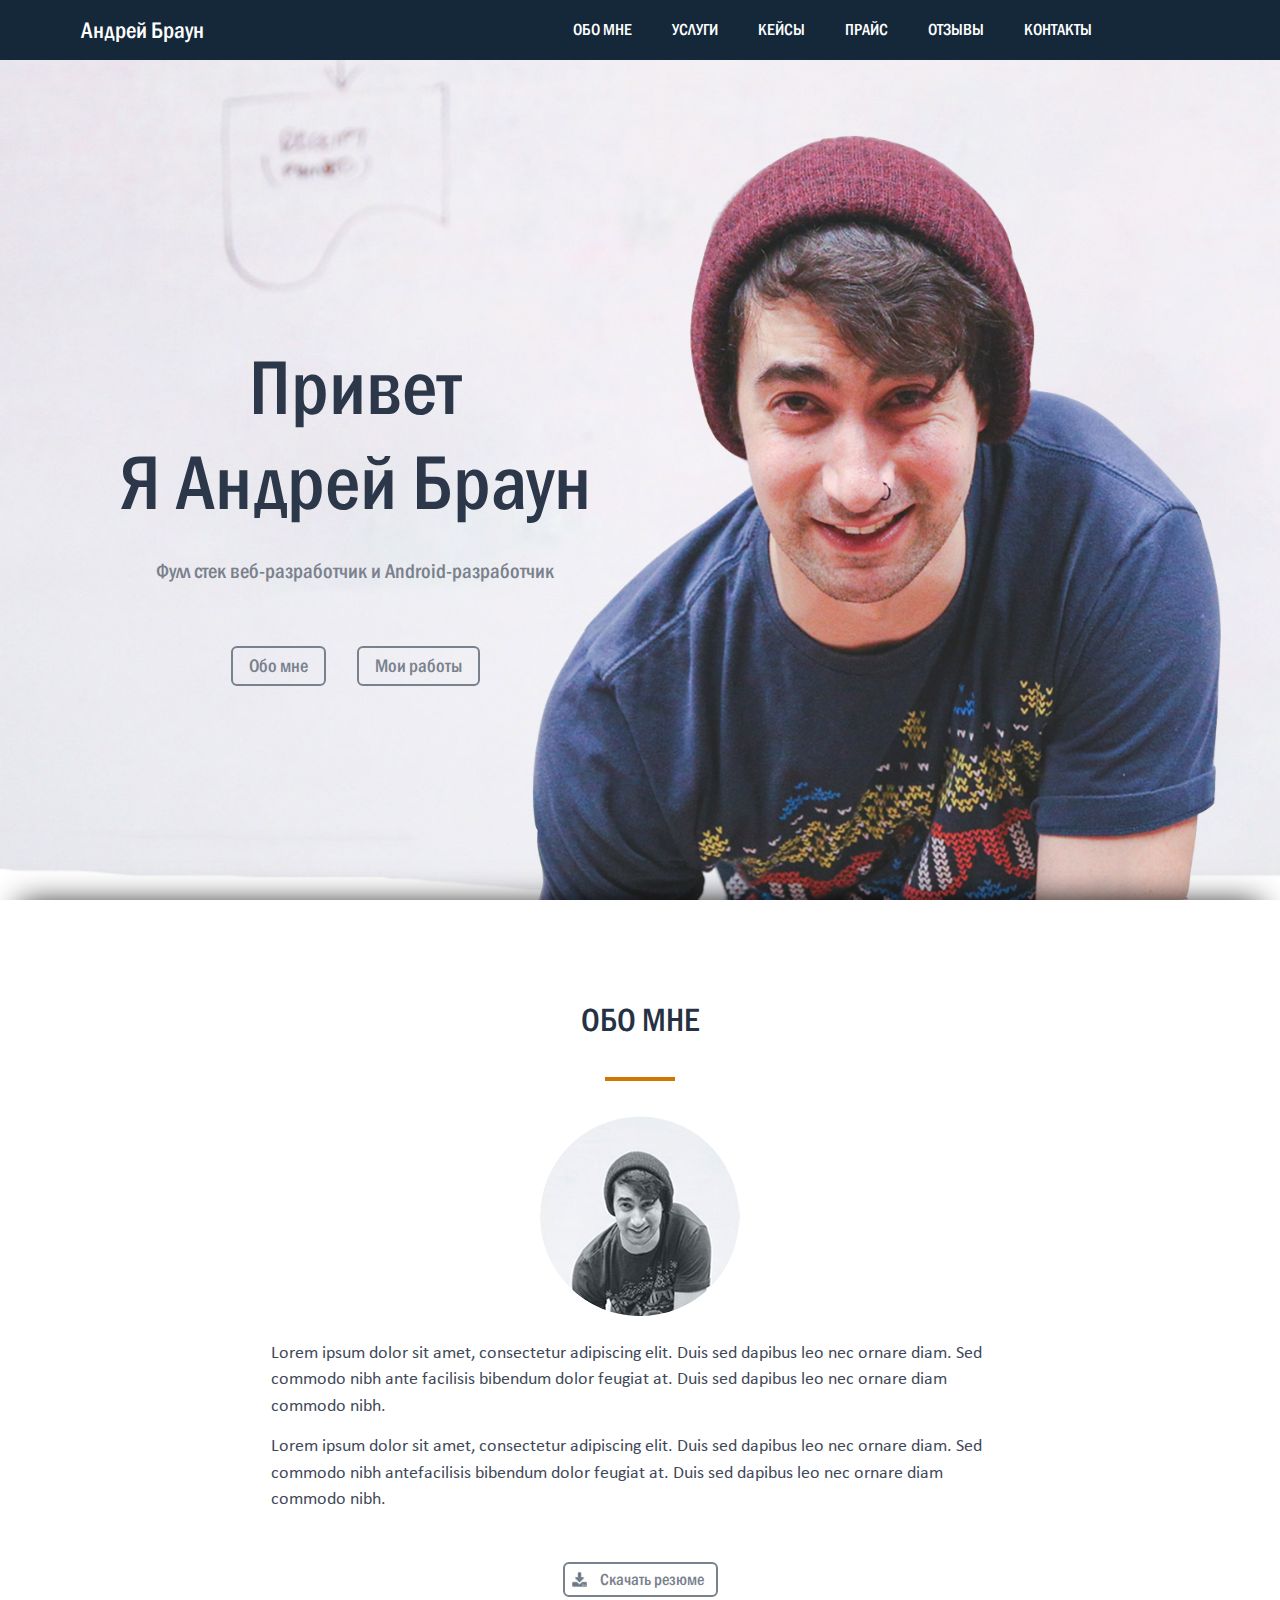
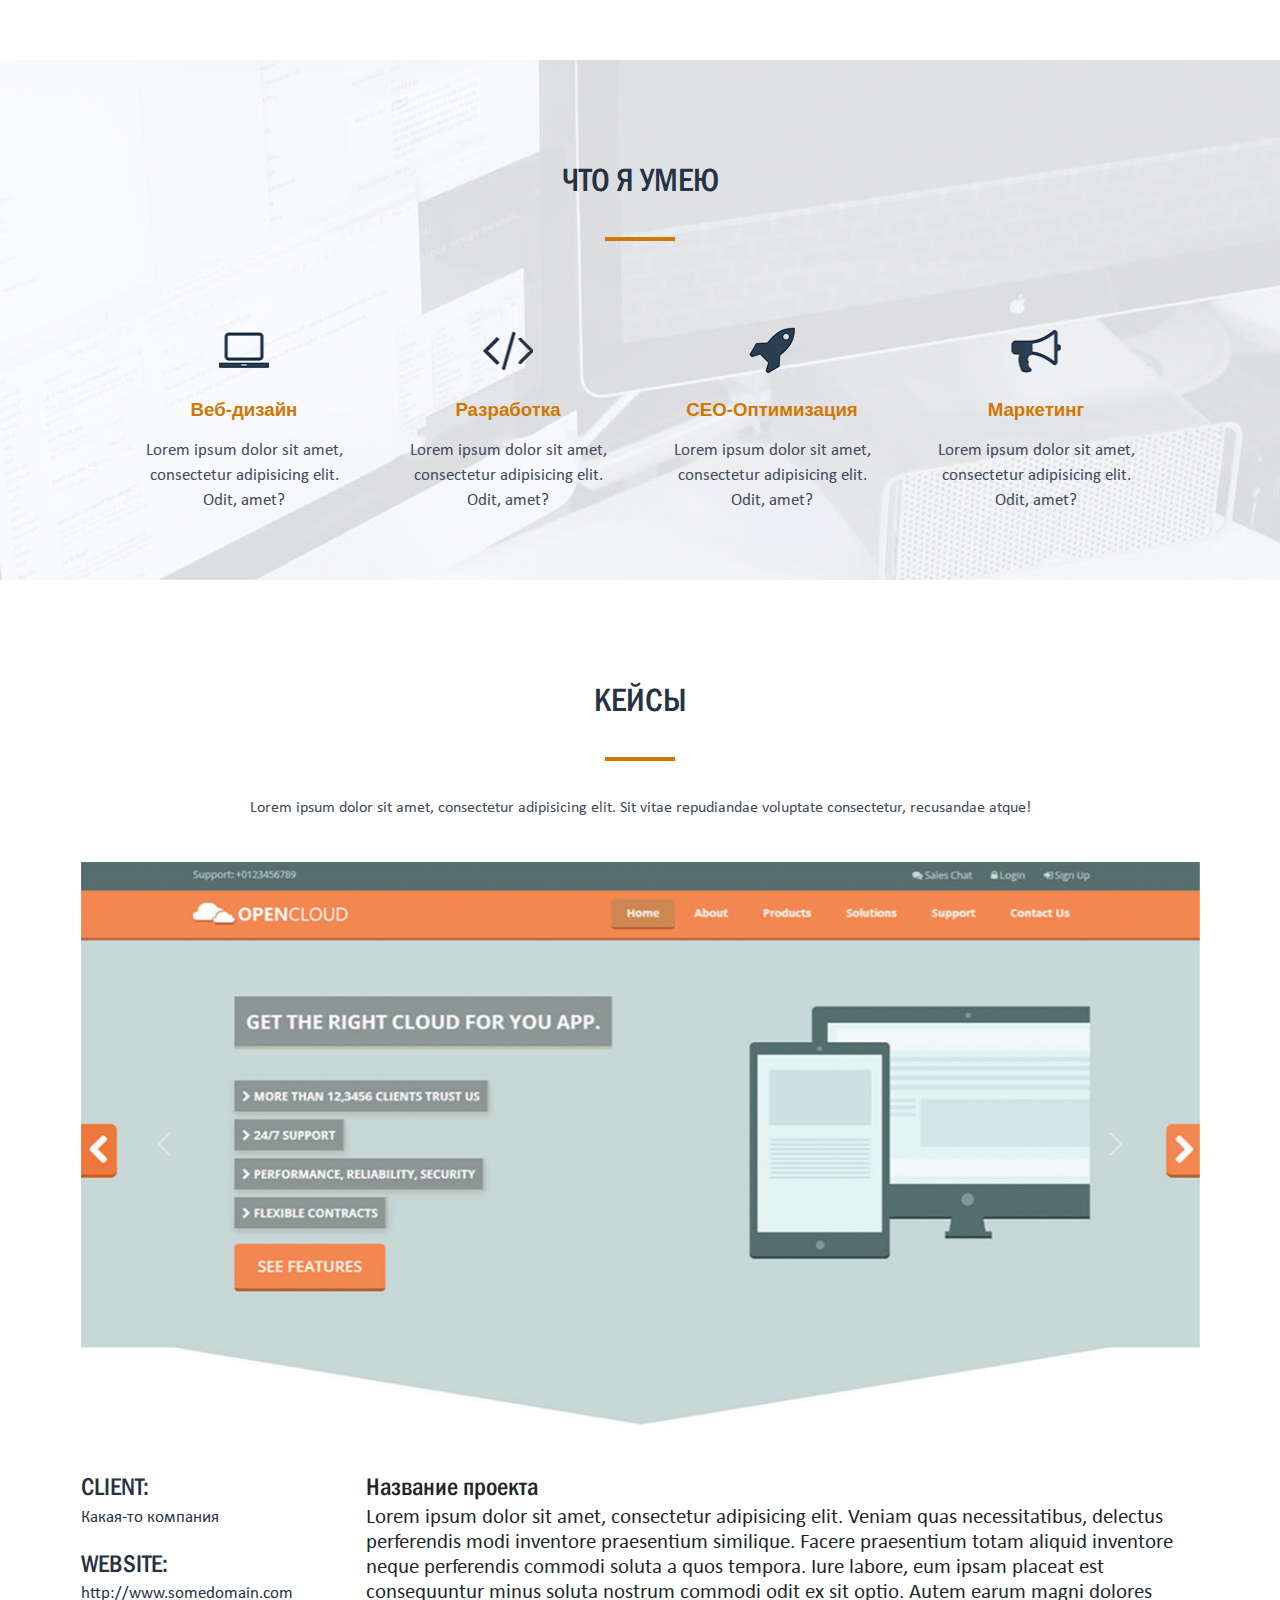
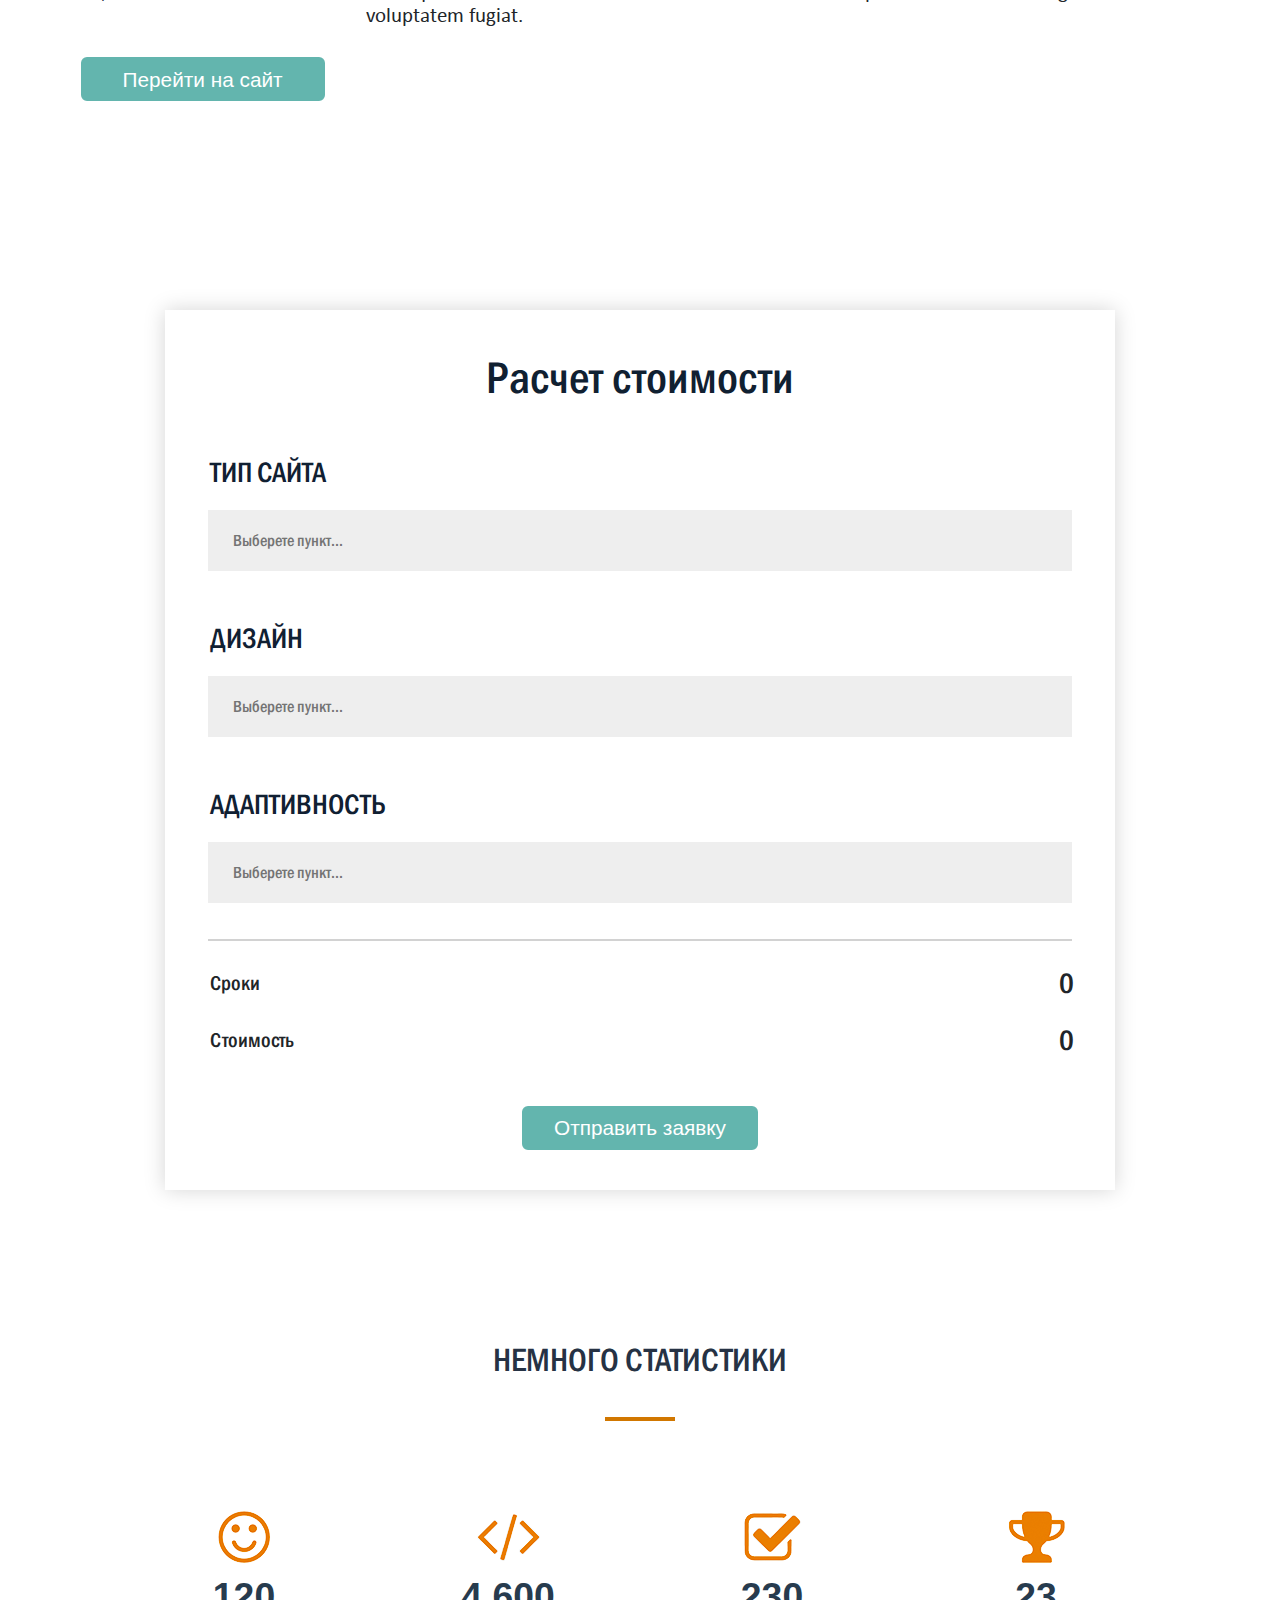
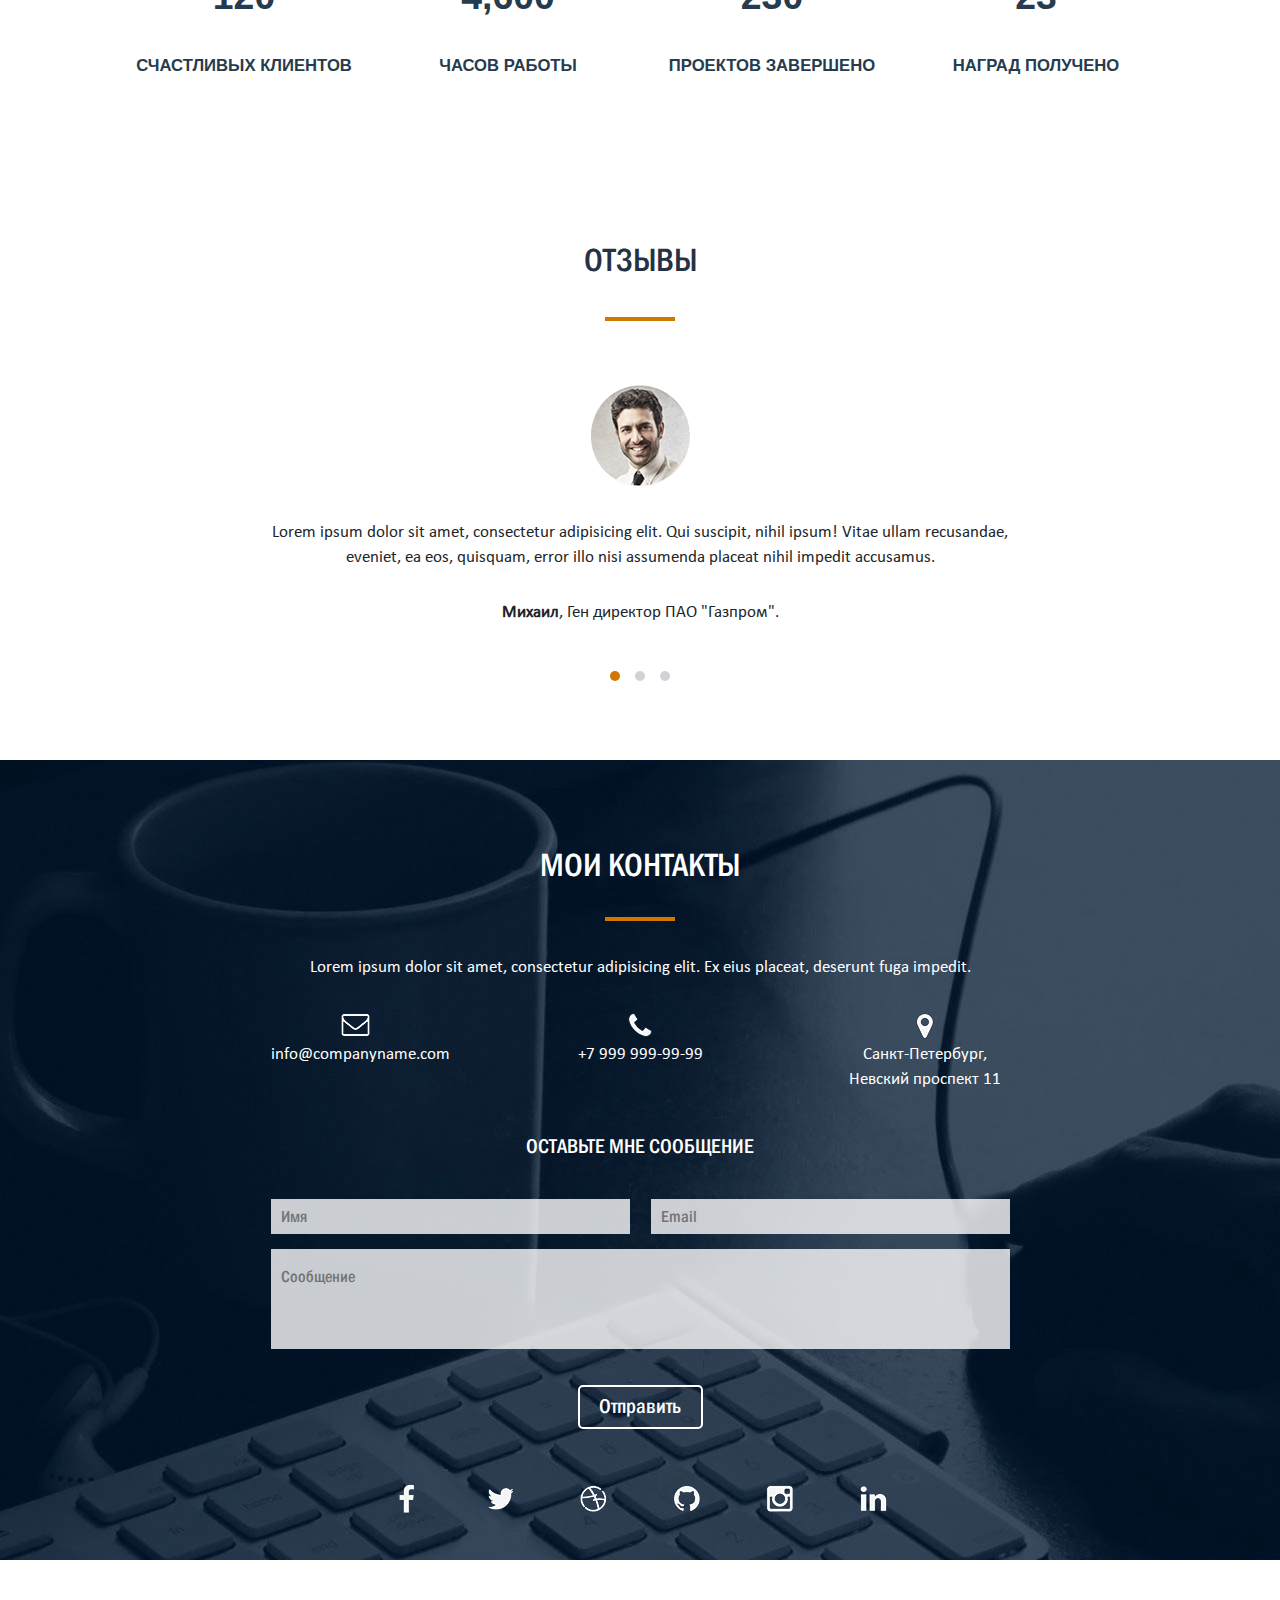
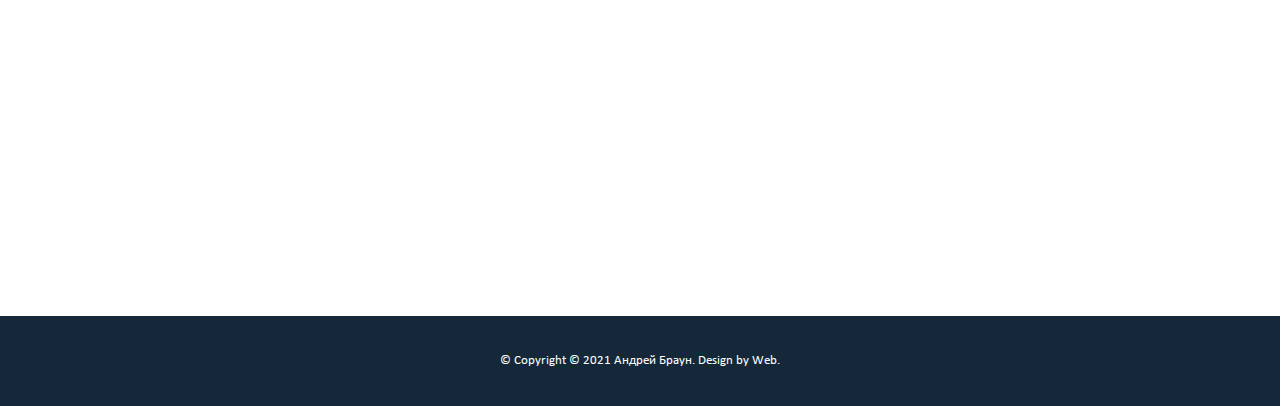
==== commit e286f7d6: "Калькулятор на JS" ====
--- a/src/index.html
+++ b/src/index.html
@@ -206,7 +206,7 @@
                         <select class="form-select mx-auto" aria-label="Default select example">
                             <option selected>Выберете пункт...</option>
                             <option value="adaptive">Адаптивный</option>
-                            <option value="no_adaptive">Не адаптивный</option>
+                            <option value="no_adaptive">Жесткий</option>
                             <option value="combo">Комбинированный</option>
                         </select>
                         <div class="line1"></div>
@@ -318,15 +318,19 @@
                                 <input id="submit" type="submit" value="Отправить" required>
                             </div>
                         </div>
-                        <div class="col-xl-5 col-md-8 col-12 mx-auto d-flex justify-content-center">
-                            <ul class="feedback__1 ">
-                                <li id="facebook" class="feedback"><a href="#"></a></li>
-                                <li id="twitter" class="feedback"><a href="#"></a></li>
-                                <li id="ball" class="feedback"><a href="#"></a></li>
-                                <li id="cat" class="feedback"><a href="#"></a></li>
-                                <li id="instagram" class="feedback"><a href="#"></a></li>
-                                <li id="in" class="feedback"><a href="#"></a></li>
-                            </ul>
+                        <div class="row mx-auto">
+                            <div class="col-lg-3 col-md-2"></div>
+                            <div class="col-lg-3 col-md-4 col-sm-6 d-flex justify-content-sm-end justify-content-center px-0 gx-0 ">
+                                <div class="feedback" id="facebook"><a href="#"></a></div>
+                                <div class="feedback" id="twitter"><a href="#"></a></div>
+                                <div class="feedback" id="ball"><a href="#"></a></div>
+                            </div>
+                            <div class="col-lg-3 col-md-4 col-sm-6 d-flex justify-content-sm-start justify-content-center px-0 gx-0">
+                                <div class="feedback" id="cat"><a href="#"></a></div>
+                                <div class="feedback" id="instagram"><a href="#"></a></div>
+                                <div class="feedback" id="in"><a href="#"></a></div>
+                            </div>
+                            <div class="col-lg-3 col-md-2"></div>
                         </div>
                     </form>
                 </div>
@@ -341,6 +345,7 @@
     </main>
 
     <script src="js/bootstrap.bundle.min.js"></script>
+    <script src="js/prompt.js"></script>
 </body>
 
 </html>
--- a/src/css/style.css
+++ b/src/css/style.css
@@ -109,6 +109,7 @@
     height: 60px;
     background-color: #14283a;
     z-index: 10;
+    justify-content:
 }
 
 .logo a {
@@ -931,17 +932,12 @@
     transform: scale(1.1);
 }
 
-.my_contacts .feedback__1 {
-    margin: 50px auto;
-}
-
 .my_contacts .feedback {
     width: 40px;
     height: 40px;
-    margin-right: 30px;
-    padding-top: 0;
+    margin: 50px auto;
     transition: 0.2s;
-    float: left;
+
 }
 
 .my_contacts .feedback:active {
@@ -972,9 +968,15 @@
     background: url(../img/in.png) 50% 50%/ auto no-repeat;
 }
 
-@media(max-width: 470px){
-    .my_contacts .feedback__1 {
-        margin: 15px auto;
+@media(max-width: 991px) and (min-width: 768px){
+    .my_contacts .feedback{
+        margin: 80px auto;
+    }
+}
+
+@media(max-width: 575px){
+    .my_contacts .feedback{
+        margin: 10px auto;
     }
 }
 
